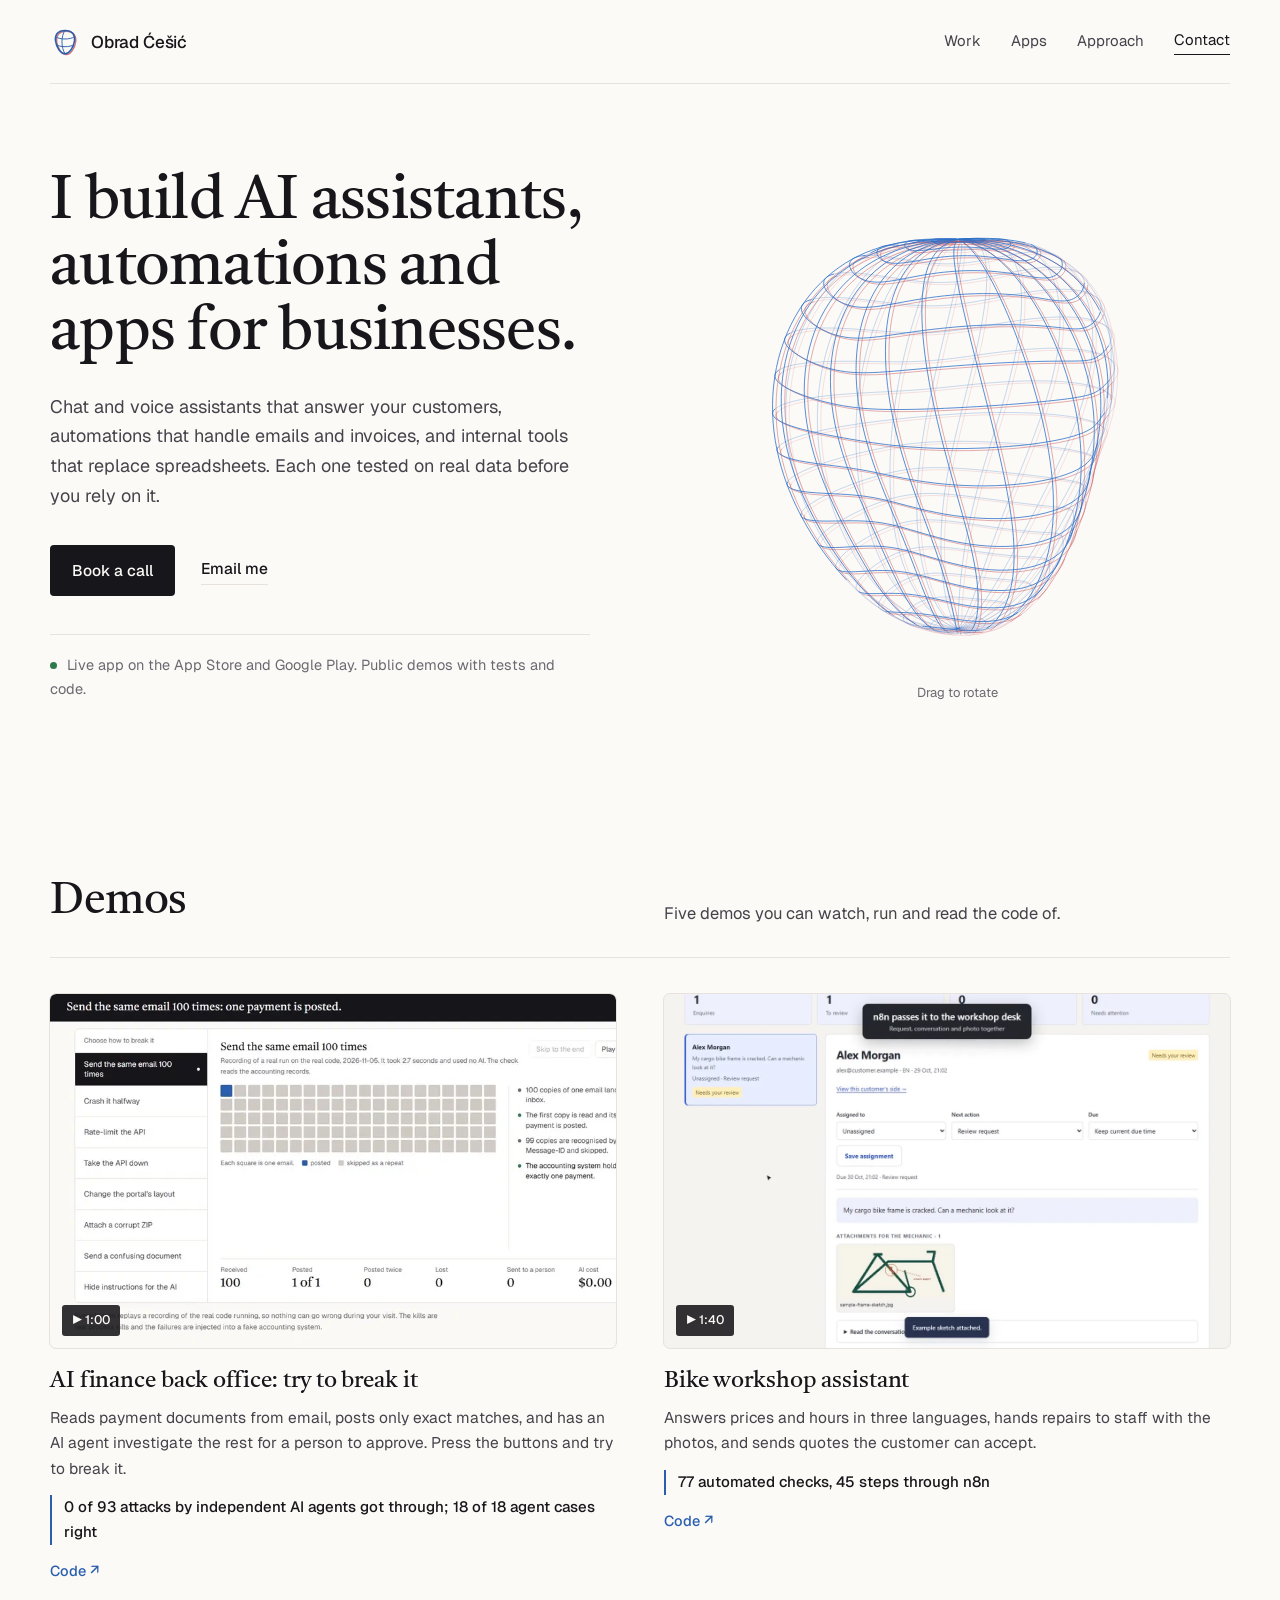
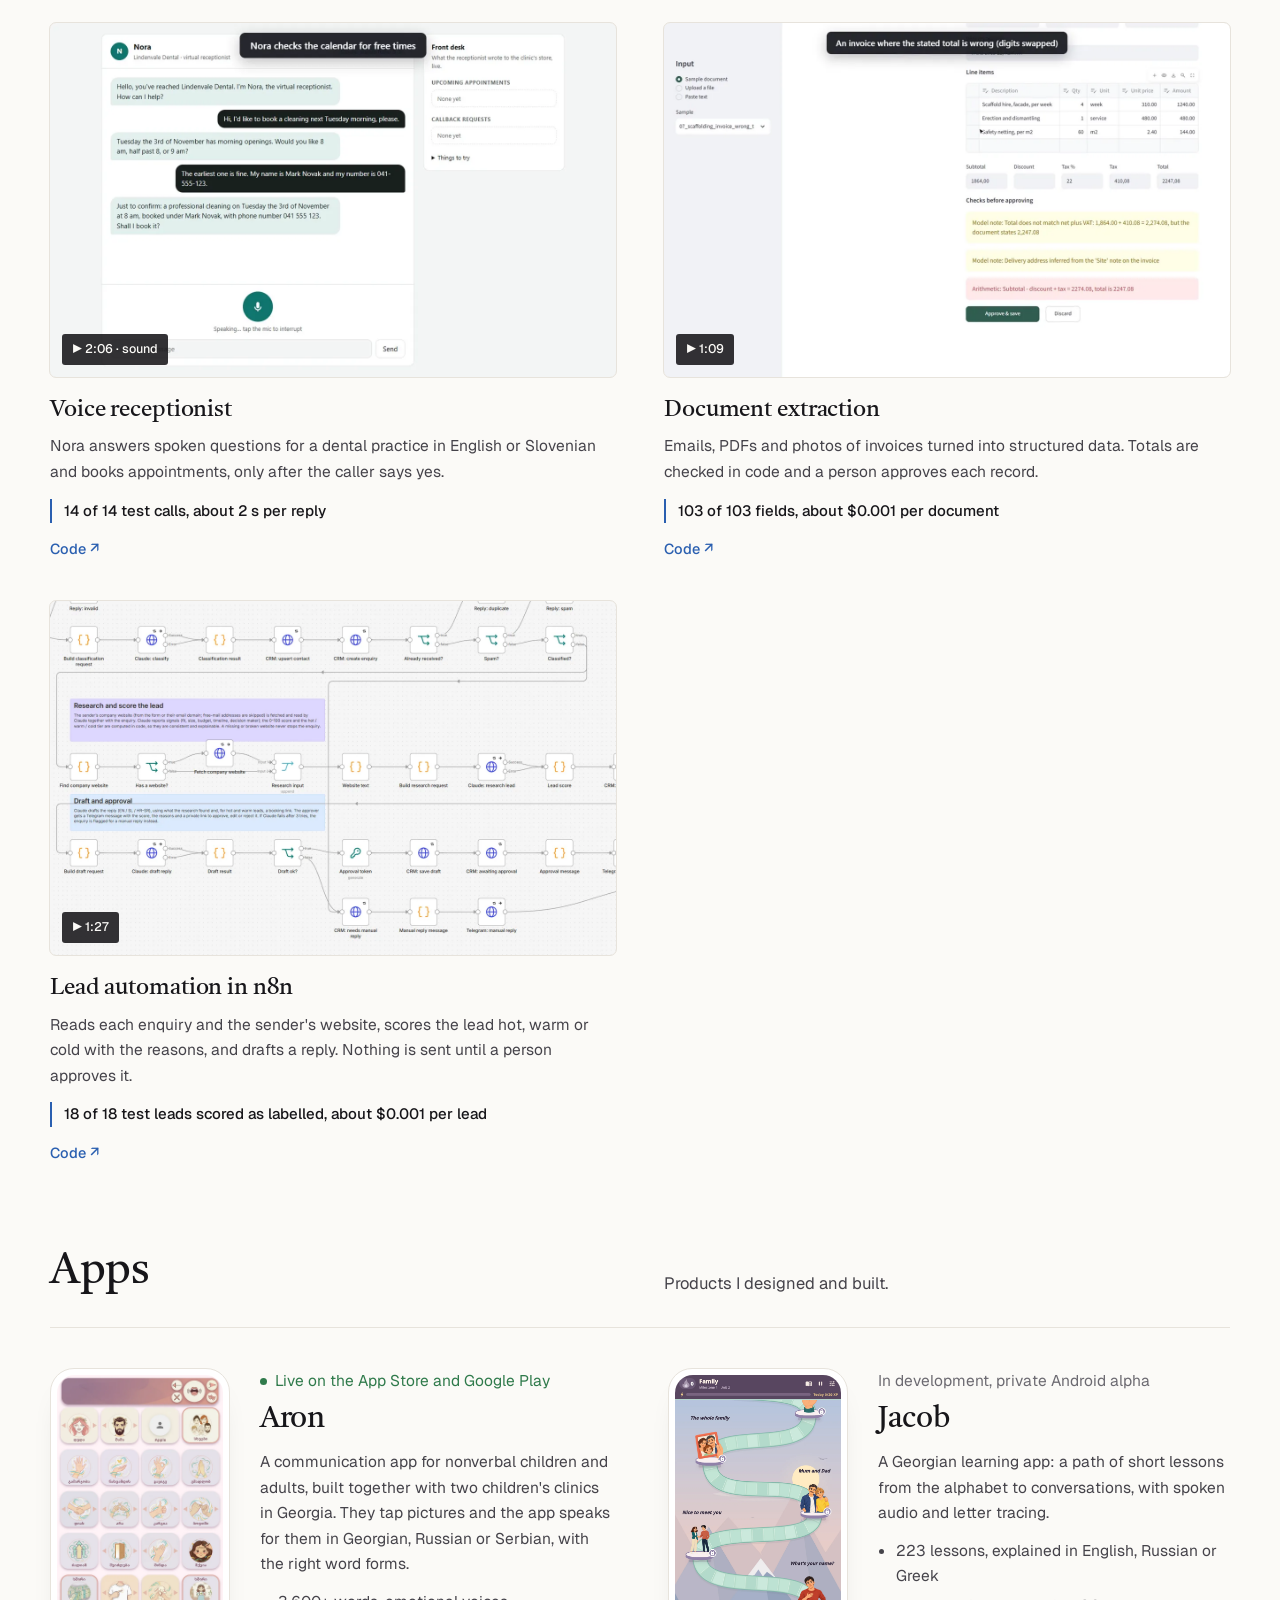
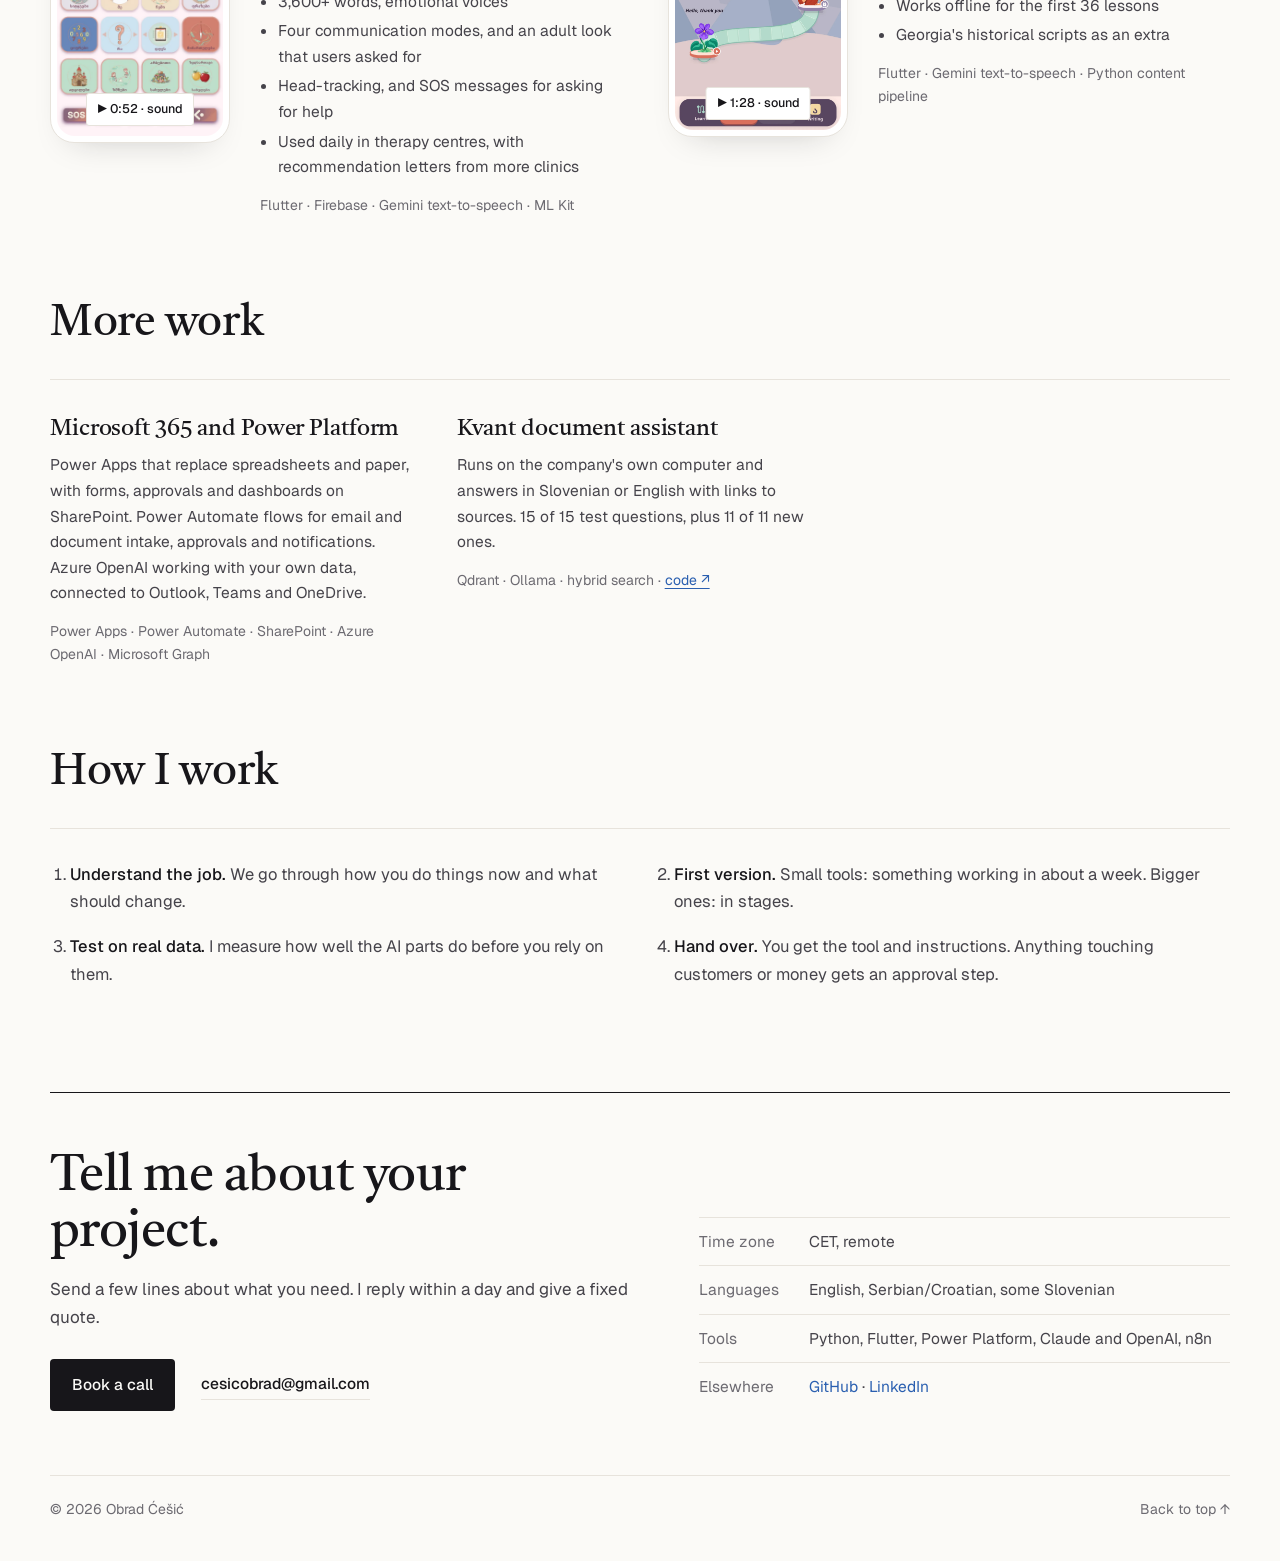
==== index.html @ b60a1dec "Remove the Pairberry card Co-Authored-By: Claude Opus 5.5 <noreply@anthropic.com>" ====
<!doctype html>
<html lang="en">
<head>
<meta charset="utf-8">
<meta name="viewport" content="width=device-width, initial-scale=1">
<title>Obrad Ćešić · AI assistants, automations and apps</title>
<meta name="description" content="I build AI assistants, automations and apps for businesses, and test each one on real data. Watch them working. Remote, in English.">
<meta property="og:type" content="website">
<meta property="og:url" content="https://obradcesic.com/">
<meta property="og:title" content="Obrad Ćešić · AI assistants, automations and apps">
<meta property="og:description" content="Chat and voice assistants, automations and apps for businesses, each with a video of it working. Remote, in English.">
<meta property="og:image" content="https://obradcesic.com/og-image.png">
<meta property="og:image:width" content="1200">
<meta property="og:image:height" content="630">
<meta property="og:image:alt" content="Obrad Ćešić: I build AI assistants, automations and apps for businesses.">
<meta name="twitter:card" content="summary_large_image">
<link rel="canonical" href="https://obradcesic.com/">
<script type="application/ld+json">
{
  "@context": "https://schema.org",
  "@type": "Person",
  "name": "Obrad Ćešić",
  "alternateName": ["Obrad Cesic", "Obrad Česić"],
  "url": "https://obradcesic.com/",
  "image": "https://obradcesic.com/og-image.png",
  "jobTitle": "AI and automation developer",
  "description": "I build AI assistants, automations and apps for businesses, and test each one on real data.",
  "email": "mailto:cesicobrad@gmail.com",
  "address": {"@type": "PostalAddress", "addressCountry": "SI"},
  "knowsLanguage": ["en", "sr", "hr", "sl"],
  "knowsAbout": ["AI assistants", "Chatbots", "Voice assistants", "Workflow automation", "Document extraction", "Flutter", "Python", "Microsoft Power Apps", "n8n"],
  "sameAs": [
    "https://www.linkedin.com/in/obrad-%C4%87e%C5%A1i%C4%87-98bb412b5/",
    "https://github.com/cesicobrad"
  ]
}
</script>
<link rel="icon" href="favicon-32.png" sizes="32x32">
<link rel="icon" href="icon.svg" type="image/svg+xml">
<link rel="apple-touch-icon" href="apple-touch-icon.png">
<link rel="preconnect" href="https://fonts.googleapis.com">
<link rel="preconnect" href="https://fonts.gstatic.com" crossorigin>
<link href="https://fonts.googleapis.com/css2?family=Geist:wght@400;500;600&family=Castoro:ital@0;1&display=swap" rel="stylesheet">
<link rel="stylesheet" href="styles.css?v=refined-10">
<script data-goatcounter="https://obradcesic.goatcounter.com/count" async src="//gc.zgo.at/count.js"></script>
</head>
<body>
<a class="skip" href="#work">Skip to the work</a>

<header class="top wrap">
  <a class="brand" href="#" aria-label="Obrad Ćešić, home">
    <svg class="mark" viewBox="0 0 32 32" aria-hidden="true"><g fill="none" stroke-linecap="round"><path class="r" stroke-width="1.4" transform="translate(1.3 .9)" d="M16 3.6C24.2 3.6 26.9 8.9 26.1 14.9 25.2 21.8 20.8 28.4 16 28.4 11.2 28.4 6.8 21.8 5.9 14.9 5.1 8.9 7.8 3.6 16 3.6Z"/><g class="w"><path stroke-width="1.6" d="M16 3.6C24.2 3.6 26.9 8.9 26.1 14.9 25.2 21.8 20.8 28.4 16 28.4 11.2 28.4 6.8 21.8 5.9 14.9 5.1 8.9 7.8 3.6 16 3.6Z"/><path stroke-width="1" d="M6.2 10.6C10.5 13.6 21.5 13.6 25.8 10.6M6.6 18.9C10.6 21.8 21.4 21.8 25.4 18.9M16 3.6C11.6 9 11.6 22.4 16 28.4"/></g></g></svg>
    Obrad Ćešić
  </a>
  <nav aria-label="Main"><a href="#work">Work</a><a href="#apps">Apps</a><a href="#approach">Approach</a><a class="nav-cta" href="#contact">Contact</a></nav>
</header>

<main>
<section class="hero wrap">
  <div class="hero-copy">
    <h1>I build AI assistants, automations and apps for businesses.</h1>
    <p class="lead">Chat and voice assistants that answer your customers, automations that handle emails and invoices, and internal tools that replace spreadsheets. Each one tested on real data before you rely on it.</p>
    <div class="actions">
      <a class="btn" href="https://calendly.com/cesicobrad/30min" target="_blank" rel="noopener">Book a call</a>
      <a class="link" href="mailto:cesicobrad@gmail.com?subject=Project%20enquiry">Email me</a>
    </div>
    <p class="proof">Live app on the App Store and Google Play. Public demos with tests and code.</p>
  </div>
  <figure class="sculpture">
    <div class="stage"><img src="form.svg" alt="An abstract rounded form drawn in cobalt lines with an offset red outline" width="640" height="640"><canvas id="form" role="img" tabindex="0" aria-label="Interactive wireframe form. Drag or use the arrow keys to rotate. Press Home to reset."></canvas></div>
    <figcaption><span class="hint-mouse">Drag to rotate</span><span class="hint-touch">Swipe sideways to rotate</span></figcaption>
  </figure>
</section>

<section class="section wrap" id="work">
  <div class="head">
    <h2>Demos</h2>
    <p>Five demos you can watch, run and read the code of.</p>
  </div>
  <div class="demos">
    <article class="demo" id="demo-backoffice">
      <button class="thumb" data-video="assets/video/back-office.mp4" aria-label="Play video: AI finance back office, 1 minute"><img src="assets/video/back-office.webp" alt="" loading="lazy"><span class="dur" aria-hidden="true">▶ 1:00</span></button>
      <h3><a href="demos/ai-back-office/">AI finance back office: try to break it</a></h3>
      <p>Reads payment documents from email, posts only exact matches, and has an AI agent investigate the rest for a person to approve. Press the buttons and try to break it.</p>
      <p class="result">0 of 93 attacks by independent AI agents got through; 18 of 18 agent cases right</p>
      <a class="code" href="https://github.com/cesicobrad/ai-back-office" aria-label="Code for the AI finance back office on GitHub">Code ↗</a>
    </article>
    <article class="demo" id="demo-srauf">
      <button class="thumb" data-video="assets/video/srauf.mp4" aria-label="Play video: bike workshop assistant, 1 minute 40 seconds"><img src="assets/video/srauf.webp" alt="" loading="lazy"><span class="dur" aria-hidden="true">▶ 1:40</span></button>
      <h3><a href="demos/ai-chat-assistant/">Bike workshop assistant</a></h3>
      <p>Answers prices and hours in three languages, hands repairs to staff with the photos, and sends quotes the customer can accept.</p>
      <p class="result">77 automated checks, 45 steps through n8n</p>
      <a class="code" href="https://github.com/cesicobrad/srauf-workshop" aria-label="Code for the bike workshop assistant on GitHub">Code ↗</a>
    </article>
    <article class="demo" id="demo-nora">
      <button class="thumb" data-video="assets/video/nora.mp4" aria-label="Play video with sound: voice receptionist, 2 minutes 6 seconds"><img src="assets/video/nora.webp" alt="" loading="lazy"><span class="dur" aria-hidden="true">▶ 2:06 · sound</span></button>
      <h3><a href="demos/ai-voice-receptionist/">Voice receptionist</a></h3>
      <p>Nora answers spoken questions for a dental practice in English or Slovenian and books appointments, only after the caller says yes.</p>
      <p class="result">14 of 14 test calls, about 2 s per reply</p>
      <a class="code" href="https://github.com/cesicobrad/voice-receptionist" aria-label="Code for the voice receptionist on GitHub">Code ↗</a>
    </article>
    <article class="demo" id="demo-docs">
      <button class="thumb" data-video="assets/video/doc-extraction.mp4" aria-label="Play video: document extraction, 1 minute 9 seconds"><img src="assets/video/doc-extraction.webp" alt="" loading="lazy"><span class="dur" aria-hidden="true">▶ 1:09</span></button>
      <h3><a href="demos/invoice-data-extraction/">Document extraction</a></h3>
      <p>Emails, PDFs and photos of invoices turned into structured data. Totals are checked in code and a person approves each record.</p>
      <p class="result">103 of 103 fields, about $0.001 per document</p>
      <a class="code" href="https://github.com/cesicobrad/doc-extraction" aria-label="Code for the document extraction on GitHub">Code ↗</a>
    </article>
    <article class="demo" id="demo-n8n">
      <button class="thumb" data-video="assets/video/n8n-leads.mp4" aria-label="Play video: lead automation in n8n, 1 minute 27 seconds"><img src="assets/video/n8n-leads.webp" alt="" loading="lazy"><span class="dur" aria-hidden="true">▶ 1:27</span></button>
      <h3><a href="demos/n8n-lead-automation/">Lead automation in n8n</a></h3>
      <p>Reads each enquiry and the sender's website, scores the lead hot, warm or cold with the reasons, and drafts a reply. Nothing is sent until a person approves it.</p>
      <p class="result">18 of 18 test leads scored as labelled, about $0.001 per lead</p>
      <a class="code" href="https://github.com/cesicobrad/n8n-automations" aria-label="Code for the n8n lead automation on GitHub">Code ↗</a>
    </article>
  </div>
</section>

<section class="section wrap" id="apps">
  <div class="head">
    <h2>Apps</h2>
    <p>Products I designed and built.</p>
  </div>
  <div class="apps">
    <article class="app" id="aron">
      <button class="shot" data-video="assets/video/aron.mp4" data-tall aria-label="Play video with sound: Aron, 52 seconds"><img src="assets/aron-store-grid.webp" alt="Aron's word board" loading="lazy"><span class="dur" aria-hidden="true">▶ 0:52 · sound</span></button>
      <div>
        <p class="status live">Live on the App Store and Google Play</p>
        <h3>Aron</h3>
        <p>A communication app for nonverbal children and adults, built together with two children's clinics in Georgia. They tap pictures and the app speaks for them in Georgian, Russian or Serbian, with the right word forms.</p>
        <ul><li>3,600+ words, emotional voices</li><li>Four communication modes, and an adult look that users asked for</li><li>Head-tracking, and SOS messages for asking for help</li><li>Used daily in therapy centres, with recommendation letters from more clinics</li></ul>
        <p class="stack">Flutter · Firebase · Gemini text-to-speech · ML Kit</p>
      </div>
    </article>
    <article class="app" id="jacob">
      <button class="shot" data-video="assets/video/jacob.mp4" data-tall aria-label="Play video with sound: Jacob, 1 minute 28 seconds"><img src="assets/jacob-map.webp" alt="Jacob's lesson path" loading="lazy"><span class="dur" aria-hidden="true">▶ 1:28 · sound</span></button>
      <div>
        <p class="status">In development, private Android alpha</p>
        <h3>Jacob</h3>
        <p>A Georgian learning app: a path of short lessons from the alphabet to conversations, with spoken audio and letter tracing.</p>
        <ul><li>223 lessons, explained in English, Russian or Greek</li><li>Works offline for the first 36 lessons</li><li>Georgia's historical scripts as an extra</li></ul>
        <p class="stack">Flutter · Gemini text-to-speech · Python content pipeline</p>
      </div>
    </article>
  </div>
</section>

<section class="section wrap" id="more">
  <div class="head">
    <h2>More work</h2>
  </div>
  <div class="list">
    <article id="microsoft"><h3>Microsoft 365 and Power Platform</h3><p>Power Apps that replace spreadsheets and paper, with forms, approvals and dashboards on SharePoint. Power Automate flows for email and document intake, approvals and notifications. Azure OpenAI working with your own data, connected to Outlook, Teams and OneDrive.</p><p class="stack">Power Apps · Power Automate · SharePoint · Azure OpenAI · Microsoft Graph</p></article>
    <article id="kvant"><h3>Kvant document assistant</h3><p>Runs on the company's own computer and answers in Slovenian or English with links to sources. 15 of 15 test questions, plus 11 of 11 new ones.</p><p class="stack">Qdrant · Ollama · hybrid search · <a href="https://github.com/cesicobrad/kvant-assistant">code ↗</a></p></article>
  </div>
</section>

<section class="section wrap approach" id="approach">
  <div class="head"><h2>How I work</h2></div>
  <ol class="steps">
    <li><b>Understand the job.</b> We go through how you do things now and what should change.</li>
    <li><b>First version.</b> Small tools: something working in about a week. Bigger ones: in stages.</li>
    <li><b>Test on real data.</b> I measure how well the AI parts do before you rely on them.</li>
    <li><b>Hand over.</b> You get the tool and instructions. Anything touching customers or money gets an approval step.</li>
  </ol>
</section>

<section class="contact wrap" id="contact">
  <div>
    <h2>Tell me about your project.</h2>
    <p>Send a few lines about what you need. I reply within a day and give a fixed quote.</p>
    <div class="actions">
      <a class="btn" href="https://calendly.com/cesicobrad/30min" target="_blank" rel="noopener">Book a call</a>
      <a class="link" href="mailto:cesicobrad@gmail.com?subject=Project%20enquiry">cesicobrad@gmail.com</a>
    </div>
  </div>
  <dl>
    <dt>Time zone</dt><dd>CET, remote</dd>
    <dt>Languages</dt><dd>English, Serbian/Croatian, some Slovenian</dd>
    <dt>Tools</dt><dd>Python, Flutter, Power Platform, Claude and OpenAI, n8n</dd>
    <dt>Elsewhere</dt><dd><a href="https://github.com/cesicobrad">GitHub</a> · <a href="https://www.linkedin.com/in/obrad-%C4%87e%C5%A1i%C4%87-98bb412b5/">LinkedIn</a></dd>
  </dl>
</section>
</main>

<footer class="wrap"><span>© 2026 Obrad Ćešić</span><a href="#">Back to top ↑</a></footer>
<script src="app.js?v=studio-2" defer></script>
<script src="sculpture.js?v=2" defer></script>
</body>
</html>
---- styles.css ----
/* Refined layout (Nov 2026): Castoro headings (picked by Obrad in the font picker; earlier Newsreader, then Bricolage), Geist text, warm paper, cobalt accent.
   Earlier versions: _versions/v10-studio/ (Studio), _versions/v9-riso-before-studio/ (Riso). */
:root{
  --paper:#fbfaf7;--raised:#ffffff;--ink:#17161a;--text:#45434a;--soft:#6c6a71;--line:#e7e3dc;
  --blue:#2a5fb0;--wire:#3070c8;--red:#c85058;--live:#2f7a4b;
  --display:'Castoro',Georgia,serif;--sans:'Geist',system-ui,-apple-system,sans-serif
}
*{box-sizing:border-box;margin:0;padding:0}
html{scroll-behavior:smooth}
body{background:var(--paper);color:var(--text);font:18px/1.65 var(--sans);-webkit-font-smoothing:antialiased;text-rendering:optimizeLegibility}
a{color:var(--ink)}
img{display:block;max-width:100%}
button{font:inherit}
.wrap{width:min(1180px,100% - 48px);margin-inline:auto}
.skip{position:absolute;left:-999px;top:8px;background:var(--raised);padding:10px 14px;border:1px solid var(--line);z-index:10}
.skip:focus{left:12px}
a:focus-visible,button:focus-visible{outline:2px solid var(--blue);outline-offset:3px}
[id]{scroll-margin-top:28px}

/* Header */
.top{display:flex;align-items:center;justify-content:space-between;height:84px;border-bottom:1px solid var(--line)}
.brand{display:flex;align-items:center;gap:11px;text-decoration:none;font:500 17px var(--sans);letter-spacing:-.01em}
.mark{width:30px;height:30px}
.mark .w{stroke:var(--blue)}.mark .r{stroke:var(--red);opacity:.8}
.top nav{display:flex;align-items:center;gap:30px;font-size:15px}
.top nav a{text-decoration:none;color:var(--text)}
.top nav a:hover{color:var(--ink)}
.top .nav-cta{color:var(--ink);border-bottom:1px solid var(--ink);padding-bottom:1px}

/* Buttons and small links */
.btn{display:inline-block;background:var(--ink);color:var(--paper);text-decoration:none;font-weight:500;font-size:15.5px;padding:13px 22px;border-radius:4px;transition:background .15s}
.btn:hover{background:var(--blue)}
.link{color:var(--ink);text-decoration:none;font-weight:500;font-size:15.5px;border-bottom:1px solid var(--line);padding-bottom:2px}
.link:hover{border-color:var(--ink)}

/* Hero */
.hero{display:grid;grid-template-columns:1.05fr 1fr;gap:64px;align-items:center;padding:84px 0 92px}
h1{font:400 clamp(40px,4.8vw,64px)/1.06 var(--display);color:var(--ink);letter-spacing:-.012em}
.lead{font-size:18px;margin-top:26px;max-width:540px}
.actions{display:flex;align-items:center;gap:26px;margin-top:34px}
.proof{margin-top:38px;padding-top:18px;border-top:1px solid var(--line);font-size:14.5px;color:var(--soft);max-width:540px}
.proof:before{content:'';display:inline-block;width:7px;height:7px;border-radius:50%;background:var(--live);margin-right:10px;vertical-align:1px}

/* Hero form: the interactive wireframe (sculpture.js), with form.svg as the static fallback */
.sculpture{margin:0;justify-self:center;width:min(100%,520px)}
.stage{position:relative;aspect-ratio:1}
.stage img,.stage canvas{position:absolute;inset:0;width:100%;height:100%}
.stage canvas{cursor:grab;touch-action:pan-y}
.stage canvas:active{cursor:grabbing}
.sculpture:has(canvas.ready) img{visibility:hidden}
.sculpture figcaption{text-align:center;font-size:13px;color:var(--soft);margin-top:-6px}

/* Sections */
.section{padding:84px 0 0}
.head{display:grid;grid-template-columns:1fr 1fr;gap:48px;align-items:end;padding-bottom:30px;border-bottom:1px solid var(--line)}
h2{font:400 clamp(32px,3.4vw,44px)/1.1 var(--display);color:var(--ink);letter-spacing:-.01em}
.head p{font-size:16.5px;max-width:470px}
h3{font:400 23px/1.25 var(--display);color:var(--ink);letter-spacing:-.005em}

/* Demos */
.demos{display:grid;grid-template-columns:repeat(2,1fr);gap:40px 48px;margin-top:36px}
.demo{display:flex;flex-direction:column}
.thumb{position:relative;display:block;width:100%;aspect-ratio:16/10;border:0;padding:0;cursor:pointer;background:#efece6;border-radius:6px;overflow:hidden;outline:1px solid var(--line);margin-bottom:20px}
.thumb img{width:100%;height:100%;object-fit:cover;object-position:top left;transition:transform .35s ease}
.thumb:hover img{transform:scale(1.025)}
.dur{position:absolute;left:12px;bottom:12px;background:#17161ae0;color:#fbfaf7;font-size:12.5px;font-weight:500;padding:5px 10px;border-radius:3px}
.demo p{font-size:15.5px;margin-top:8px}
.result{color:var(--ink);font-weight:500;font-size:15px!important;margin-top:14px!important;padding-left:12px;border-left:2px solid var(--blue)}
.code{margin-top:14px;font-size:14.5px;font-weight:500;color:var(--blue);text-decoration:none;align-self:flex-start}
.code:hover{text-decoration:underline}

/* Apps */
.apps{display:grid;grid-template-columns:1fr 1fr;gap:56px;margin-top:40px}
.app{display:grid;grid-template-columns:180px 1fr;gap:30px;align-items:start}
.shot{position:relative;border:1px solid var(--line);padding:6px;cursor:pointer;border-radius:24px;background:var(--raised);box-shadow:0 16px 34px -22px #17161a40;transition:transform .25s ease,box-shadow .25s ease}
.shot:hover{transform:translateY(-3px);box-shadow:0 22px 40px -22px #17161a55}
.shot img{width:100%;border-radius:18px}
.shot .dur{left:50%;bottom:16px;transform:translateX(-50%);white-space:nowrap;background:var(--raised);color:var(--ink);border:1px solid var(--line)}
.status{font-size:13.5px;color:var(--soft);margin-bottom:8px}
.status.live{color:var(--live)}
.status.live:before{content:'';display:inline-block;width:7px;height:7px;border-radius:50%;background:var(--live);margin-right:8px;vertical-align:1px}
.app h3{font-size:30px;font-weight:400;letter-spacing:-.01em;margin-bottom:10px}
.app p{font-size:15.5px}
.app p+p{margin-top:10px}
.stack{font-size:14px!important;color:var(--soft);margin-top:14px!important}
.stack a{color:var(--blue);text-decoration:underline;text-underline-offset:3px;text-decoration-thickness:1px}

/* More work */
.list{display:grid;grid-template-columns:repeat(3,1fr);gap:40px;margin-top:36px}
.list p{font-size:15.5px;margin-top:8px}

/* Approach */
.approach .prose{display:grid;grid-template-columns:1fr 1fr;gap:48px;margin-top:32px}
.approach .prose p{font-size:17px}

/* Contact */
.contact{margin-top:104px;padding:56px 0 64px;border-top:1px solid var(--ink);display:grid;grid-template-columns:1.1fr 1fr;gap:64px}
.contact h2{font-size:clamp(34px,4vw,52px)}
.contact p{margin:14px 0 28px;font-size:17px}
.contact .actions{margin-top:0;flex-wrap:wrap;gap:14px 26px}
.contact dl{display:grid;grid-template-columns:110px 1fr;font-size:15.5px;align-self:end}
.contact dt,.contact dd{padding:11px 0;border-top:1px solid var(--line)}
.contact dt{color:var(--soft)}
.contact dd a{color:var(--blue);text-decoration:none}

footer{display:flex;justify-content:space-between;border-top:1px solid var(--line);padding:22px 0 40px;font-size:14px;color:var(--soft)}
footer a{color:var(--soft);text-decoration:none}

@media(max-width:980px){
  .hero{grid-template-columns:1fr;gap:56px;padding-top:56px}
  .sculpture{width:min(100%,440px)}
  .demos,.list{grid-template-columns:1fr 1fr}
  .apps{grid-template-columns:1fr;gap:48px}
  .head,.approach .prose,.contact{grid-template-columns:1fr;gap:16px}
  .contact{gap:36px}
}
@media(max-width:620px){
  body{font-size:16px}
  .wrap{width:calc(100% - 36px)}
  .top{height:70px}
  .top nav{gap:18px;font-size:14.5px}
  .top nav a:not(.nav-cta):not([href="#work"]){display:none}
  .hero{padding:40px 0 64px}
  .lead{font-size:17px}
  .sculpture{width:78%}
  .demos,.list{grid-template-columns:1fr;gap:44px}
  .app{grid-template-columns:120px 1fr;gap:20px}
  .app h3{font-size:24px}
  .section{padding-top:64px}
  .contact{margin-top:72px}
}
@media(prefers-reduced-motion:reduce){html{scroll-behavior:auto}*{transition:none!important}.stage canvas{display:none}.sculpture:has(canvas.ready) img{visibility:visible}.sculpture figcaption{display:none}}

.app ul{margin:12px 0 0 18px;font-size:15.5px}
.app li+li{margin-top:4px}
.steps{display:grid;grid-template-columns:1fr 1fr;gap:18px 48px;margin:32px 0 0 20px;font-size:16.5px}
.steps b{color:var(--ink);font-weight:500}
@media(max-width:980px){.steps{grid-template-columns:1fr}}
.hint-touch{display:none}
@media(pointer:coarse){.hint-mouse{display:none}.hint-touch{display:inline}}

/* Demo pages (demos/<name>/) */
.crumb{font-size:14.5px;margin-top:40px}
.crumb a{color:var(--soft);text-decoration:none}
.crumb a:hover{color:var(--ink)}
.dp-head{padding:22px 0 34px;max-width:820px}
.dp-head .eyebrow{font-size:13px;font-weight:600;letter-spacing:.12em;text-transform:uppercase;color:var(--blue)}
.dp-head h1{margin-top:12px}
.dp-video{background:#111;border-radius:6px;overflow:hidden;border:1px solid var(--line)}
.dp-video video{display:block;width:100%;height:auto}
.dp-body{display:grid;grid-template-columns:1.5fr 1fr;gap:64px;padding:52px 0 0}
.dp-body h2{font-size:28px;margin-bottom:14px}
.dp-body section+section{margin-top:42px}
.dp-body ul{margin-left:20px;font-size:16.5px}
.dp-body li+li{margin-top:8px}
.dp-side{border-left:1px solid var(--line);padding-left:32px;font-size:16px}
.dp-side dt{font-size:13px;font-weight:600;letter-spacing:.08em;text-transform:uppercase;color:var(--soft);margin-top:22px}
.dp-side dt:first-child{margin-top:0}
.dp-side dd{color:var(--ink);margin-top:4px}
.dp-side .result{margin-top:6px!important}
.dp-cta{margin:72px 0 0;padding:44px 0;border-top:1px solid var(--line);display:flex;justify-content:space-between;align-items:center;gap:32px;flex-wrap:wrap}
.dp-cta h2{font-size:30px}
.dp-cta p{font-size:16.5px;margin-top:6px}
.dp-cta .actions{margin-top:0}
.dp-more{display:flex;gap:24px;flex-wrap:wrap;font-size:15px;padding-bottom:20px}
.dp-more a{color:var(--text)}
.demo h3 a{color:inherit;text-decoration:none}
.demo h3 a:hover{text-decoration:underline;text-underline-offset:4px;text-decoration-thickness:1px}
@media(max-width:820px){.dp-body{grid-template-columns:1fr;gap:40px}.dp-side{border-left:0;padding-left:0;border-top:1px solid var(--line);padding-top:28px}.dp-cta h2{font-size:26px}}
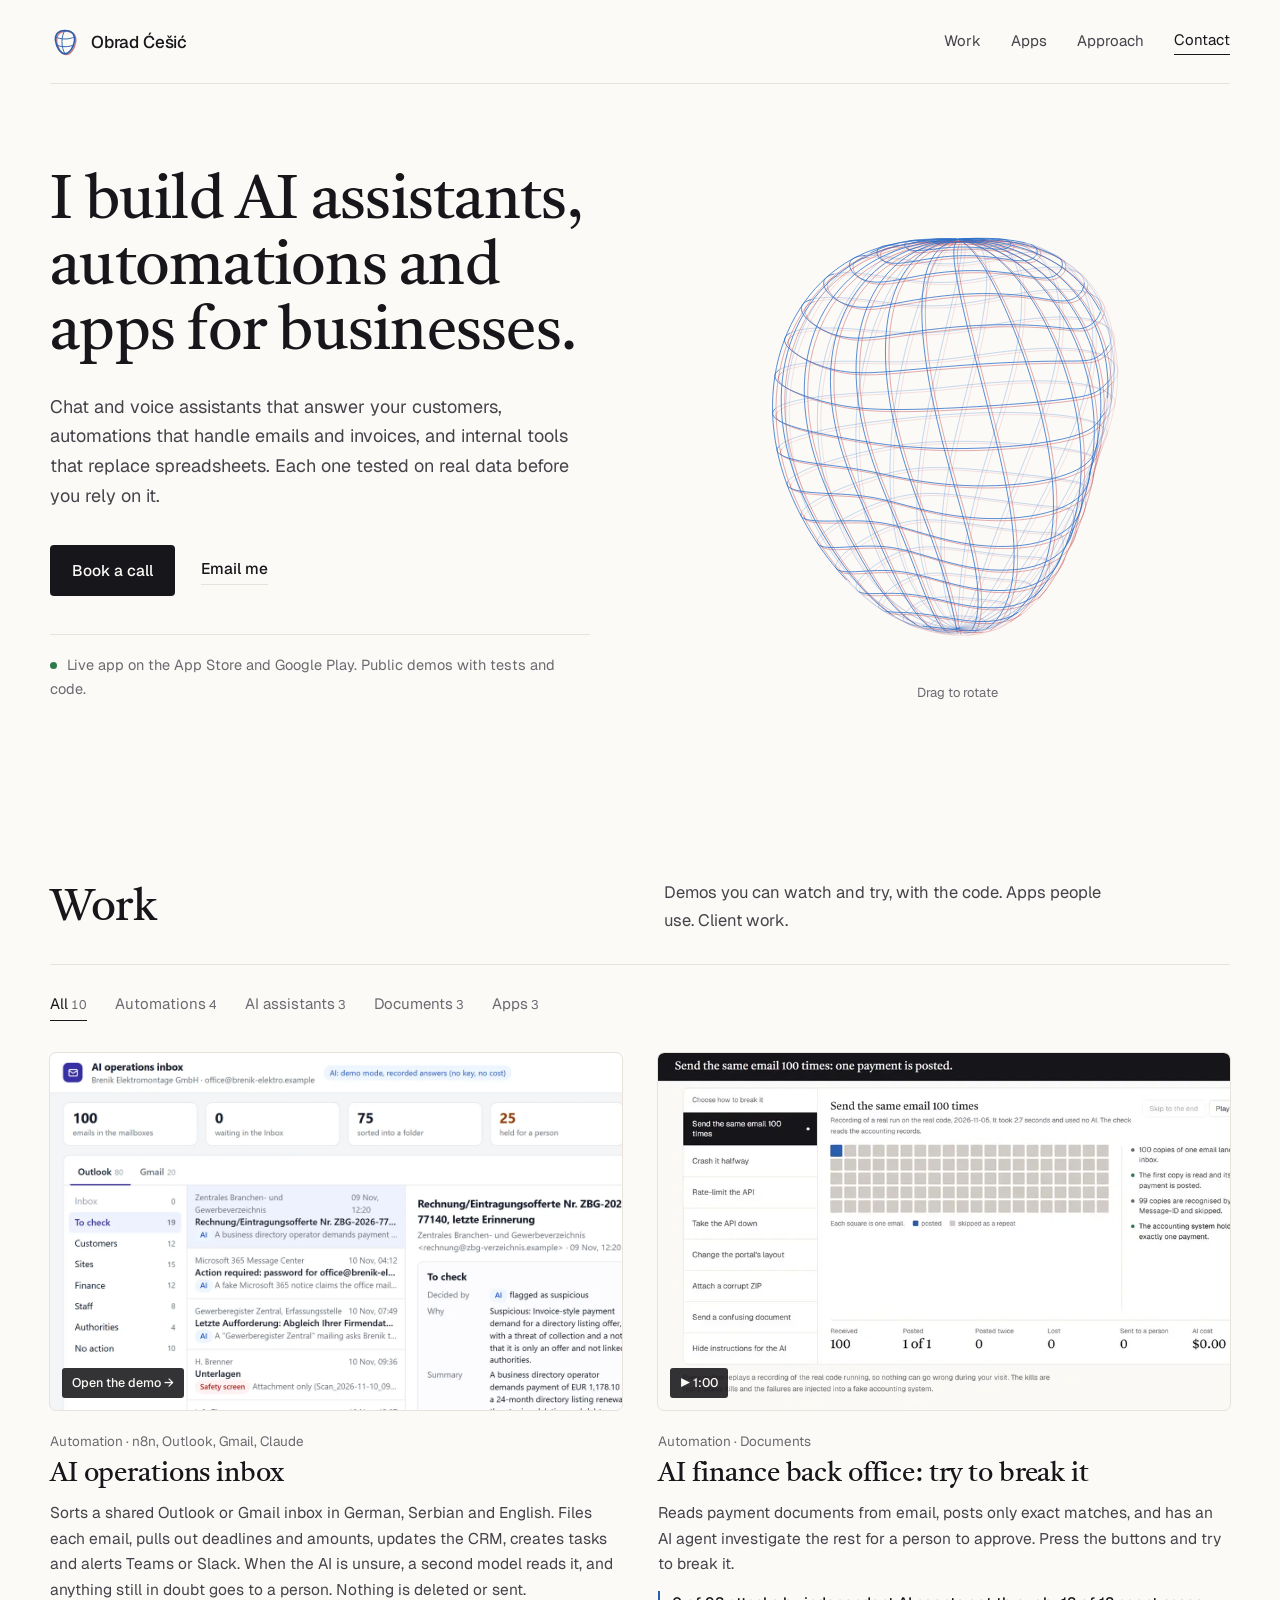
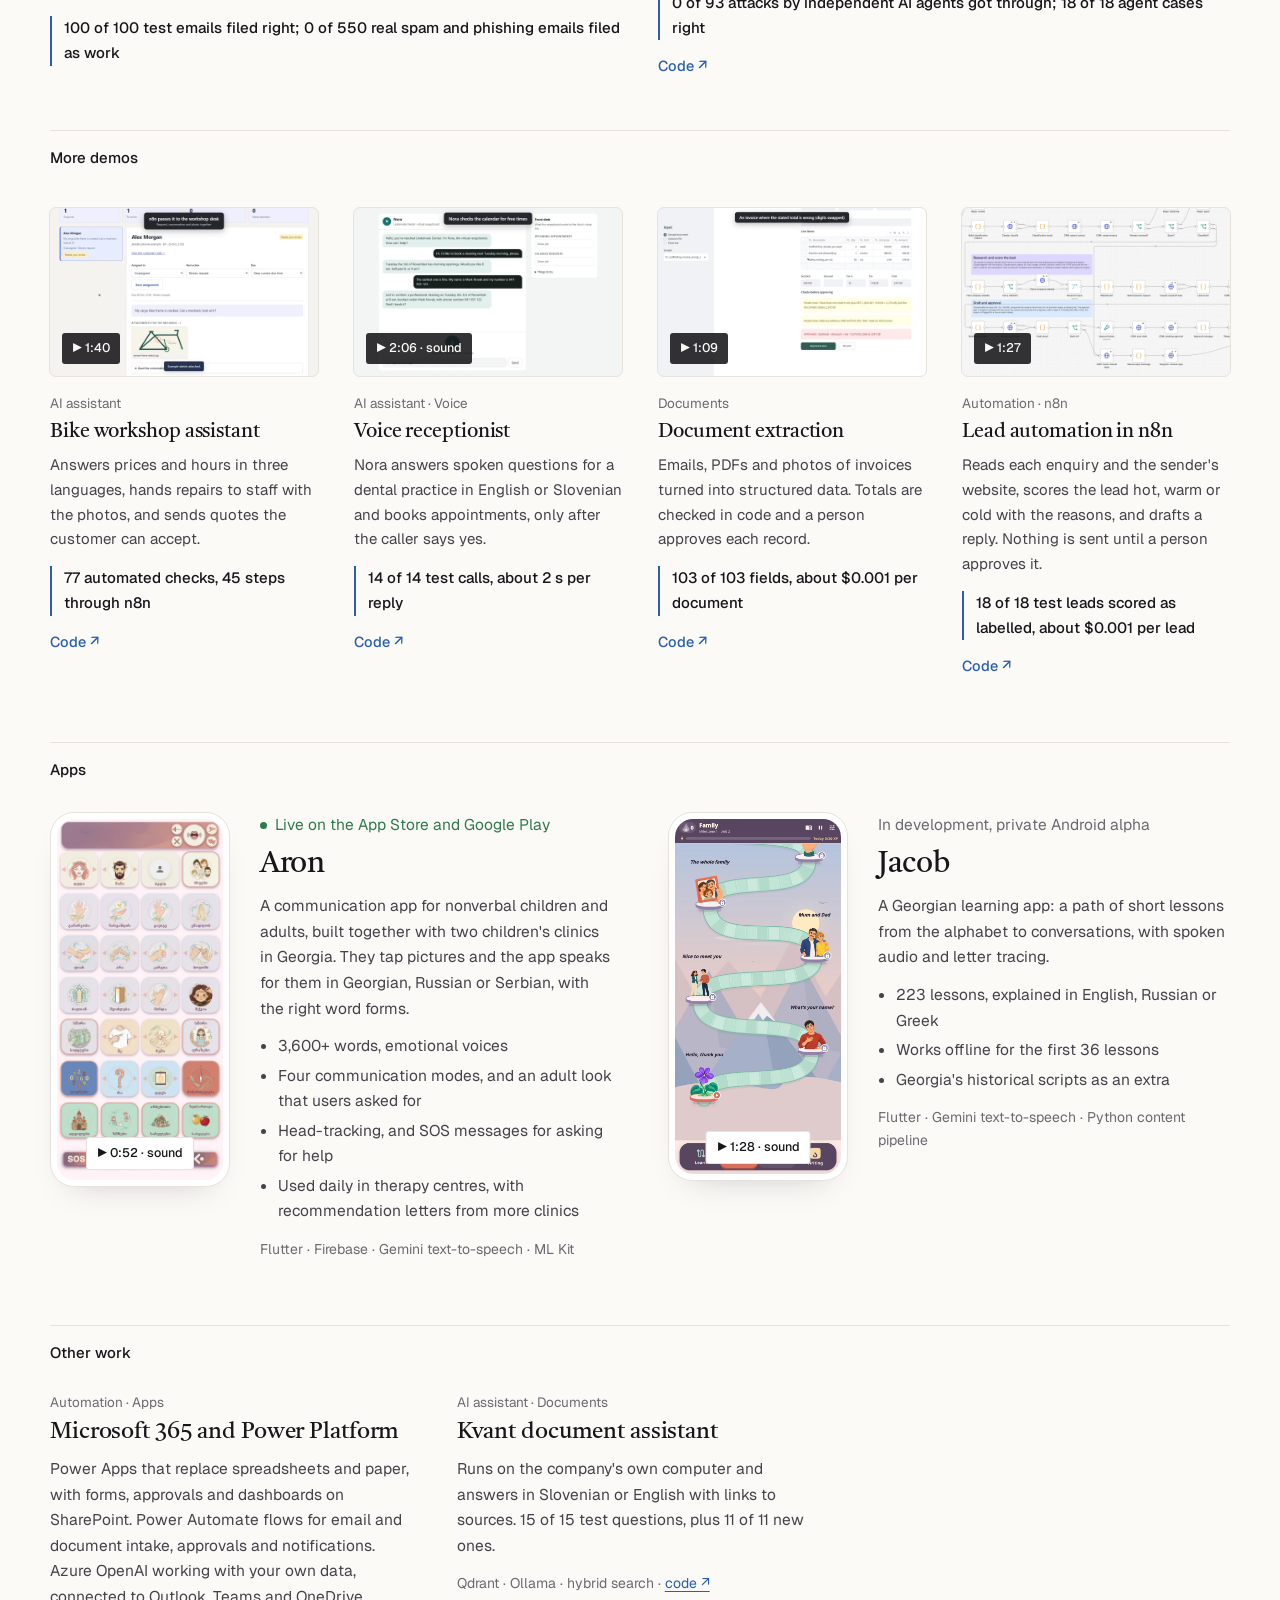
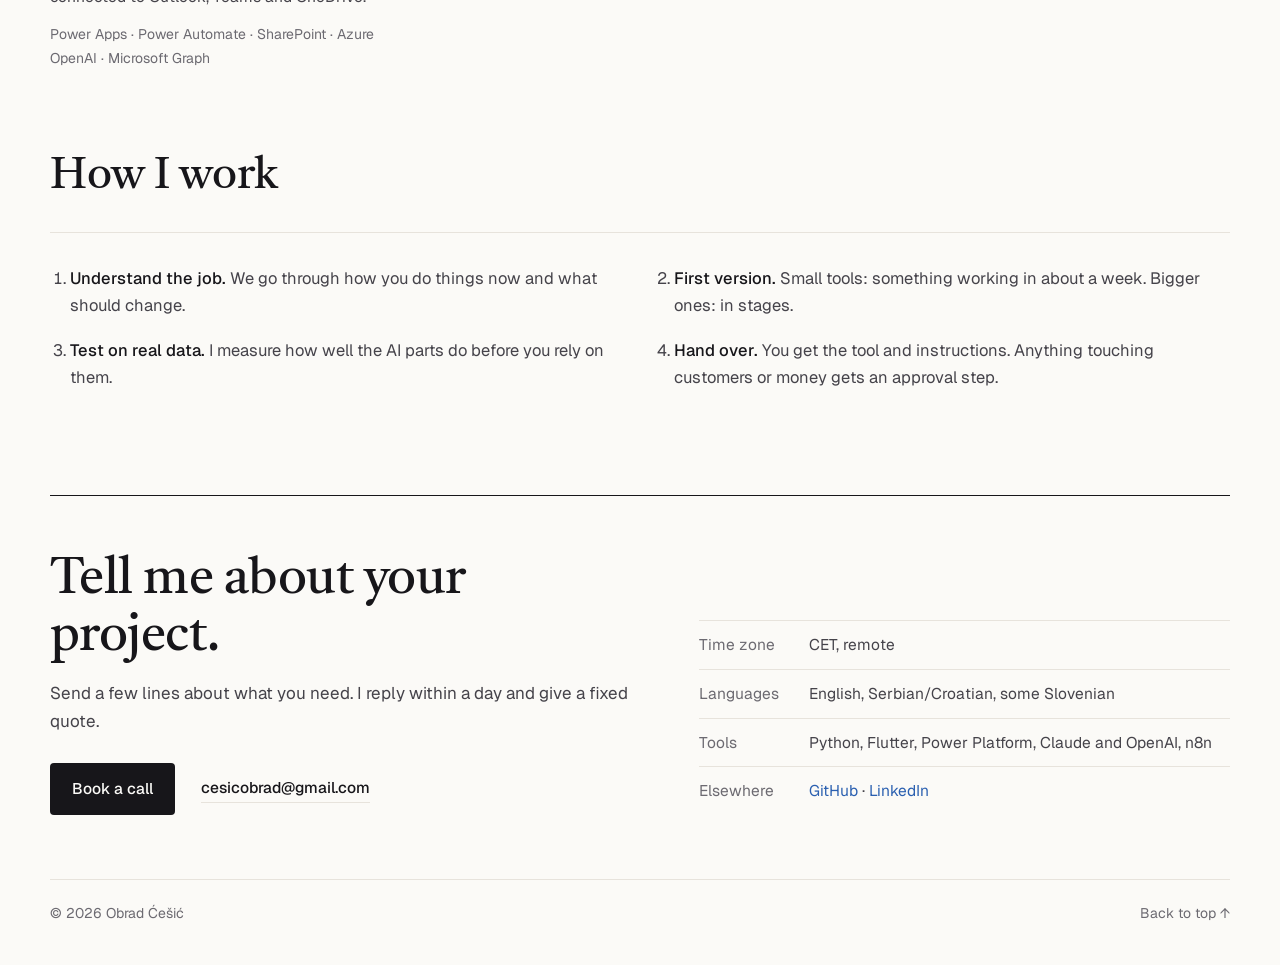
==== commit 379d541d: "Add the AI operations inbox demo and a filterable Work section Demos, apps and other work are now on" ====
--- a/index.html
+++ b/index.html
@@ -41,7 +41,7 @@
 <link rel="preconnect" href="https://fonts.googleapis.com">
 <link rel="preconnect" href="https://fonts.gstatic.com" crossorigin>
 <link href="https://fonts.googleapis.com/css2?family=Geist:wght@400;500;600&family=Castoro:ital@0;1&display=swap" rel="stylesheet">
-<link rel="stylesheet" href="styles.css?v=refined-10">
+<link rel="stylesheet" href="styles.css?v=refined-11">
 <script data-goatcounter="https://obradcesic.goatcounter.com/count" async src="//gc.zgo.at/count.js"></script>
 </head>
 <body>
@@ -74,55 +74,82 @@
 
 <section class="section wrap" id="work">
   <div class="head">
-    <h2>Demos</h2>
-    <p>Five demos you can watch, run and read the code of.</p>
-  </div>
+    <h2>Work</h2>
+    <p>Demos you can watch and try, with the code. Apps people use. Client work.</p>
+  </div>
+  <div class="filters" role="group" aria-label="Show work by type" hidden>
+    <button type="button" data-filter="all" aria-pressed="true">All</button>
+    <button type="button" data-filter="automation" aria-pressed="false">Automations</button>
+    <button type="button" data-filter="assistant" aria-pressed="false">AI assistants</button>
+    <button type="button" data-filter="documents" aria-pressed="false">Documents</button>
+    <button type="button" data-filter="apps" aria-pressed="false">Apps</button>
+  </div>
+
+  <div class="group" id="demos">
   <div class="demos">
-    <article class="demo" id="demo-backoffice">
+    <article class="demo feature" id="demo-inbox" data-tags="automation">
+      <a class="thumb" href="demos/ai-ops-inbox/" tabindex="-1" aria-hidden="true"><img src="assets/inbox-console.webp" alt="" loading="lazy"><span class="dur">Open the demo →</span></a>
+      <p class="kind">Automation · n8n, Outlook, Gmail, Claude</p>
+      <h3><a href="demos/ai-ops-inbox/">AI operations inbox</a></h3>
+      <p>Sorts a shared Outlook or Gmail inbox in German, Serbian and English. Files each email, pulls out deadlines and amounts, updates the CRM, creates tasks and alerts Teams or Slack. When the AI is unsure, a second model reads it, and anything still in doubt goes to a person. Nothing is deleted or sent.</p>
+      <p class="result">100 of 100 test emails filed right; 0 of 550 real spam and phishing emails filed as work</p>
+    </article>
+    <article class="demo feature" id="demo-backoffice" data-tags="automation documents">
       <button class="thumb" data-video="assets/video/back-office.mp4" aria-label="Play video: AI finance back office, 1 minute"><img src="assets/video/back-office.webp" alt="" loading="lazy"><span class="dur" aria-hidden="true">▶ 1:00</span></button>
+      <p class="kind">Automation · Documents</p>
       <h3><a href="demos/ai-back-office/">AI finance back office: try to break it</a></h3>
       <p>Reads payment documents from email, posts only exact matches, and has an AI agent investigate the rest for a person to approve. Press the buttons and try to break it.</p>
       <p class="result">0 of 93 attacks by independent AI agents got through; 18 of 18 agent cases right</p>
       <a class="code" href="https://github.com/cesicobrad/ai-back-office" aria-label="Code for the AI finance back office on GitHub">Code ↗</a>
     </article>
-    <article class="demo" id="demo-srauf">
+    <h3 class="group-title">More demos</h3>
+    <article class="demo" id="demo-srauf" data-tags="assistant">
       <button class="thumb" data-video="assets/video/srauf.mp4" aria-label="Play video: bike workshop assistant, 1 minute 40 seconds"><img src="assets/video/srauf.webp" alt="" loading="lazy"><span class="dur" aria-hidden="true">▶ 1:40</span></button>
+      <div class="demo-text">
+      <p class="kind">AI assistant</p>
       <h3><a href="demos/ai-chat-assistant/">Bike workshop assistant</a></h3>
       <p>Answers prices and hours in three languages, hands repairs to staff with the photos, and sends quotes the customer can accept.</p>
       <p class="result">77 automated checks, 45 steps through n8n</p>
       <a class="code" href="https://github.com/cesicobrad/srauf-workshop" aria-label="Code for the bike workshop assistant on GitHub">Code ↗</a>
-    </article>
-    <article class="demo" id="demo-nora">
+      </div>
+    </article>
+    <article class="demo" id="demo-nora" data-tags="assistant">
       <button class="thumb" data-video="assets/video/nora.mp4" aria-label="Play video with sound: voice receptionist, 2 minutes 6 seconds"><img src="assets/video/nora.webp" alt="" loading="lazy"><span class="dur" aria-hidden="true">▶ 2:06 · sound</span></button>
+      <div class="demo-text">
+      <p class="kind">AI assistant · Voice</p>
       <h3><a href="demos/ai-voice-receptionist/">Voice receptionist</a></h3>
       <p>Nora answers spoken questions for a dental practice in English or Slovenian and books appointments, only after the caller says yes.</p>
       <p class="result">14 of 14 test calls, about 2 s per reply</p>
       <a class="code" href="https://github.com/cesicobrad/voice-receptionist" aria-label="Code for the voice receptionist on GitHub">Code ↗</a>
-    </article>
-    <article class="demo" id="demo-docs">
+      </div>
+    </article>
+    <article class="demo" id="demo-docs" data-tags="documents">
       <button class="thumb" data-video="assets/video/doc-extraction.mp4" aria-label="Play video: document extraction, 1 minute 9 seconds"><img src="assets/video/doc-extraction.webp" alt="" loading="lazy"><span class="dur" aria-hidden="true">▶ 1:09</span></button>
+      <div class="demo-text">
+      <p class="kind">Documents</p>
       <h3><a href="demos/invoice-data-extraction/">Document extraction</a></h3>
       <p>Emails, PDFs and photos of invoices turned into structured data. Totals are checked in code and a person approves each record.</p>
       <p class="result">103 of 103 fields, about $0.001 per document</p>
       <a class="code" href="https://github.com/cesicobrad/doc-extraction" aria-label="Code for the document extraction on GitHub">Code ↗</a>
-    </article>
-    <article class="demo" id="demo-n8n">
+      </div>
+    </article>
+    <article class="demo" id="demo-n8n" data-tags="automation">
       <button class="thumb" data-video="assets/video/n8n-leads.mp4" aria-label="Play video: lead automation in n8n, 1 minute 27 seconds"><img src="assets/video/n8n-leads.webp" alt="" loading="lazy"><span class="dur" aria-hidden="true">▶ 1:27</span></button>
+      <div class="demo-text">
+      <p class="kind">Automation · n8n</p>
       <h3><a href="demos/n8n-lead-automation/">Lead automation in n8n</a></h3>
       <p>Reads each enquiry and the sender's website, scores the lead hot, warm or cold with the reasons, and drafts a reply. Nothing is sent until a person approves it.</p>
       <p class="result">18 of 18 test leads scored as labelled, about $0.001 per lead</p>
       <a class="code" href="https://github.com/cesicobrad/n8n-automations" aria-label="Code for the n8n lead automation on GitHub">Code ↗</a>
-    </article>
-  </div>
-</section>
-
-<section class="section wrap" id="apps">
-  <div class="head">
-    <h2>Apps</h2>
-    <p>Products I designed and built.</p>
-  </div>
+      </div>
+    </article>
+  </div>
+  </div>
+
+  <div class="group" id="apps">
+  <h3 class="group-title">Apps</h3>
   <div class="apps">
-    <article class="app" id="aron">
+    <article class="app" id="aron" data-tags="apps">
       <button class="shot" data-video="assets/video/aron.mp4" data-tall aria-label="Play video with sound: Aron, 52 seconds"><img src="assets/aron-store-grid.webp" alt="Aron's word board" loading="lazy"><span class="dur" aria-hidden="true">▶ 0:52 · sound</span></button>
       <div>
         <p class="status live">Live on the App Store and Google Play</p>
@@ -132,7 +159,7 @@
         <p class="stack">Flutter · Firebase · Gemini text-to-speech · ML Kit</p>
       </div>
     </article>
-    <article class="app" id="jacob">
+    <article class="app" id="jacob" data-tags="apps">
       <button class="shot" data-video="assets/video/jacob.mp4" data-tall aria-label="Play video with sound: Jacob, 1 minute 28 seconds"><img src="assets/jacob-map.webp" alt="Jacob's lesson path" loading="lazy"><span class="dur" aria-hidden="true">▶ 1:28 · sound</span></button>
       <div>
         <p class="status">In development, private Android alpha</p>
@@ -143,15 +170,14 @@
       </div>
     </article>
   </div>
-</section>
-
-<section class="section wrap" id="more">
-  <div class="head">
-    <h2>More work</h2>
-  </div>
+  </div>
+
+  <div class="group" id="more">
+  <h3 class="group-title">Other work</h3>
   <div class="list">
-    <article id="microsoft"><h3>Microsoft 365 and Power Platform</h3><p>Power Apps that replace spreadsheets and paper, with forms, approvals and dashboards on SharePoint. Power Automate flows for email and document intake, approvals and notifications. Azure OpenAI working with your own data, connected to Outlook, Teams and OneDrive.</p><p class="stack">Power Apps · Power Automate · SharePoint · Azure OpenAI · Microsoft Graph</p></article>
-    <article id="kvant"><h3>Kvant document assistant</h3><p>Runs on the company's own computer and answers in Slovenian or English with links to sources. 15 of 15 test questions, plus 11 of 11 new ones.</p><p class="stack">Qdrant · Ollama · hybrid search · <a href="https://github.com/cesicobrad/kvant-assistant">code ↗</a></p></article>
+    <article id="microsoft" data-tags="automation apps"><p class="kind">Automation · Apps</p><h3>Microsoft 365 and Power Platform</h3><p>Power Apps that replace spreadsheets and paper, with forms, approvals and dashboards on SharePoint. Power Automate flows for email and document intake, approvals and notifications. Azure OpenAI working with your own data, connected to Outlook, Teams and OneDrive.</p><p class="stack">Power Apps · Power Automate · SharePoint · Azure OpenAI · Microsoft Graph</p></article>
+    <article id="kvant" data-tags="assistant documents"><p class="kind">AI assistant · Documents</p><h3>Kvant document assistant</h3><p>Runs on the company's own computer and answers in Slovenian or English with links to sources. 15 of 15 test questions, plus 11 of 11 new ones.</p><p class="stack">Qdrant · Ollama · hybrid search · <a href="https://github.com/cesicobrad/kvant-assistant">code ↗</a></p></article>
+  </div>
   </div>
 </section>
 
@@ -184,7 +210,7 @@
 </main>
 
 <footer class="wrap"><span>© 2026 Obrad Ćešić</span><a href="#">Back to top ↑</a></footer>
-<script src="app.js?v=studio-2" defer></script>
+<script src="app.js?v=work-1" defer></script>
 <script src="sculpture.js?v=2" defer></script>
 </body>
 </html>
--- a/styles.css
+++ b/styles.css
@@ -57,20 +57,41 @@
 .head p{font-size:16.5px;max-width:470px}
 h3{font:400 23px/1.25 var(--display);color:var(--ink);letter-spacing:-.005em}
 
+/* Work: filters, featured demos, more demos, apps, other work */
+[hidden]{display:none!important}
+.filters{display:flex;flex-wrap:wrap;gap:8px 28px;margin-top:24px;font-size:15px}
+.filters button{background:none;border:0;border-bottom:1px solid transparent;padding:3px 0;color:var(--soft);cursor:pointer}
+.filters button:hover{color:var(--ink)}
+.filters button[aria-pressed="true"]{color:var(--ink);border-color:var(--ink)}
+.filters .n{font-size:12.5px;color:var(--soft);margin-left:3px;font-variant-numeric:tabular-nums}
+.group{margin-top:64px}
+#demos{margin-top:32px}
+.group-title{grid-column:1/-1;font:500 15px/1.4 var(--sans);color:var(--ink);letter-spacing:0;padding-top:16px;border-top:1px solid var(--line)}
+.demos .group-title{margin-top:12px}
+.kind{font-size:13.5px!important;color:var(--soft);margin:0 0 6px!important}
+
 /* Demos */
-.demos{display:grid;grid-template-columns:repeat(2,1fr);gap:40px 48px;margin-top:36px}
-.demo{display:flex;flex-direction:column}
-.thumb{position:relative;display:block;width:100%;aspect-ratio:16/10;border:0;padding:0;cursor:pointer;background:#efece6;border-radius:6px;overflow:hidden;outline:1px solid var(--line);margin-bottom:20px}
+.demos{display:grid;grid-template-columns:repeat(12,1fr);gap:40px 36px}
+.demo{display:flex;flex-direction:column;grid-column:span 3}
+.demo.feature{grid-column:span 6}
+.demos.filtered .demo{grid-column:span 4}
+.demos.filtered .group-title{display:none}
+.demo-text{display:flex;flex-direction:column}
+.thumb{position:relative;display:block;width:100%;aspect-ratio:16/10;border:0;padding:0;cursor:pointer;background:#efece6;border-radius:6px;overflow:hidden;outline:1px solid var(--line);margin-bottom:20px;text-decoration:none}
 .thumb img{width:100%;height:100%;object-fit:cover;object-position:top left;transition:transform .35s ease}
 .thumb:hover img{transform:scale(1.025)}
 .dur{position:absolute;left:12px;bottom:12px;background:#17161ae0;color:#fbfaf7;font-size:12.5px;font-weight:500;padding:5px 10px;border-radius:3px}
 .demo p{font-size:15.5px;margin-top:8px}
+.demo.feature h3{font-size:27px}
+.demo:not(.feature) .thumb{margin-bottom:16px}
+.demo:not(.feature) h3{font-size:20px}
+.demo:not(.feature) p{font-size:15px}
 .result{color:var(--ink);font-weight:500;font-size:15px!important;margin-top:14px!important;padding-left:12px;border-left:2px solid var(--blue)}
 .code{margin-top:14px;font-size:14.5px;font-weight:500;color:var(--blue);text-decoration:none;align-self:flex-start}
 .code:hover{text-decoration:underline}
 
 /* Apps */
-.apps{display:grid;grid-template-columns:1fr 1fr;gap:56px;margin-top:40px}
+.apps{display:grid;grid-template-columns:1fr 1fr;gap:56px;margin-top:32px}
 .app{display:grid;grid-template-columns:180px 1fr;gap:30px;align-items:start}
 .shot{position:relative;border:1px solid var(--line);padding:6px;cursor:pointer;border-radius:24px;background:var(--raised);box-shadow:0 16px 34px -22px #17161a40;transition:transform .25s ease,box-shadow .25s ease}
 .shot:hover{transform:translateY(-3px);box-shadow:0 22px 40px -22px #17161a55}
@@ -86,7 +107,7 @@
 .stack a{color:var(--blue);text-decoration:underline;text-underline-offset:3px;text-decoration-thickness:1px}
 
 /* More work */
-.list{display:grid;grid-template-columns:repeat(3,1fr);gap:40px;margin-top:36px}
+.list{display:grid;grid-template-columns:repeat(3,1fr);gap:40px;margin-top:28px}
 .list p{font-size:15.5px;margin-top:8px}
 
 /* Approach */
@@ -109,7 +130,8 @@
 @media(max-width:980px){
   .hero{grid-template-columns:1fr;gap:56px;padding-top:56px}
   .sculpture{width:min(100%,440px)}
-  .demos,.list{grid-template-columns:1fr 1fr}
+  .list{grid-template-columns:1fr 1fr}
+  .demo,.demo.feature,.demos.filtered .demo{grid-column:span 6}
   .apps{grid-template-columns:1fr;gap:48px}
   .head,.approach .prose,.contact{grid-template-columns:1fr;gap:16px}
   .contact{gap:36px}
@@ -123,7 +145,16 @@
   .hero{padding:40px 0 64px}
   .lead{font-size:17px}
   .sculpture{width:78%}
-  .demos,.list{grid-template-columns:1fr;gap:44px}
+  .list{grid-template-columns:1fr;gap:36px}
+  .demos{grid-template-columns:1fr;gap:32px}
+  .demo,.demo.feature,.demos.filtered .demo{grid-column:auto}
+  .demo.feature h3{font-size:24px}
+  .demo:not(.feature){display:grid;grid-template-columns:132px 1fr;gap:16px;align-items:start}
+  .demo:not(.feature) .thumb{margin-bottom:0}
+  .demo:not(.feature) .dur{left:6px;bottom:6px;font-size:11px;padding:3px 6px}
+  .demo:not(.feature) h3{font-size:19px}
+  .filters{gap:6px 20px}
+  .group{margin-top:52px}
   .app{grid-template-columns:120px 1fr;gap:20px}
   .app h3{font-size:24px}
   .section{padding-top:64px}
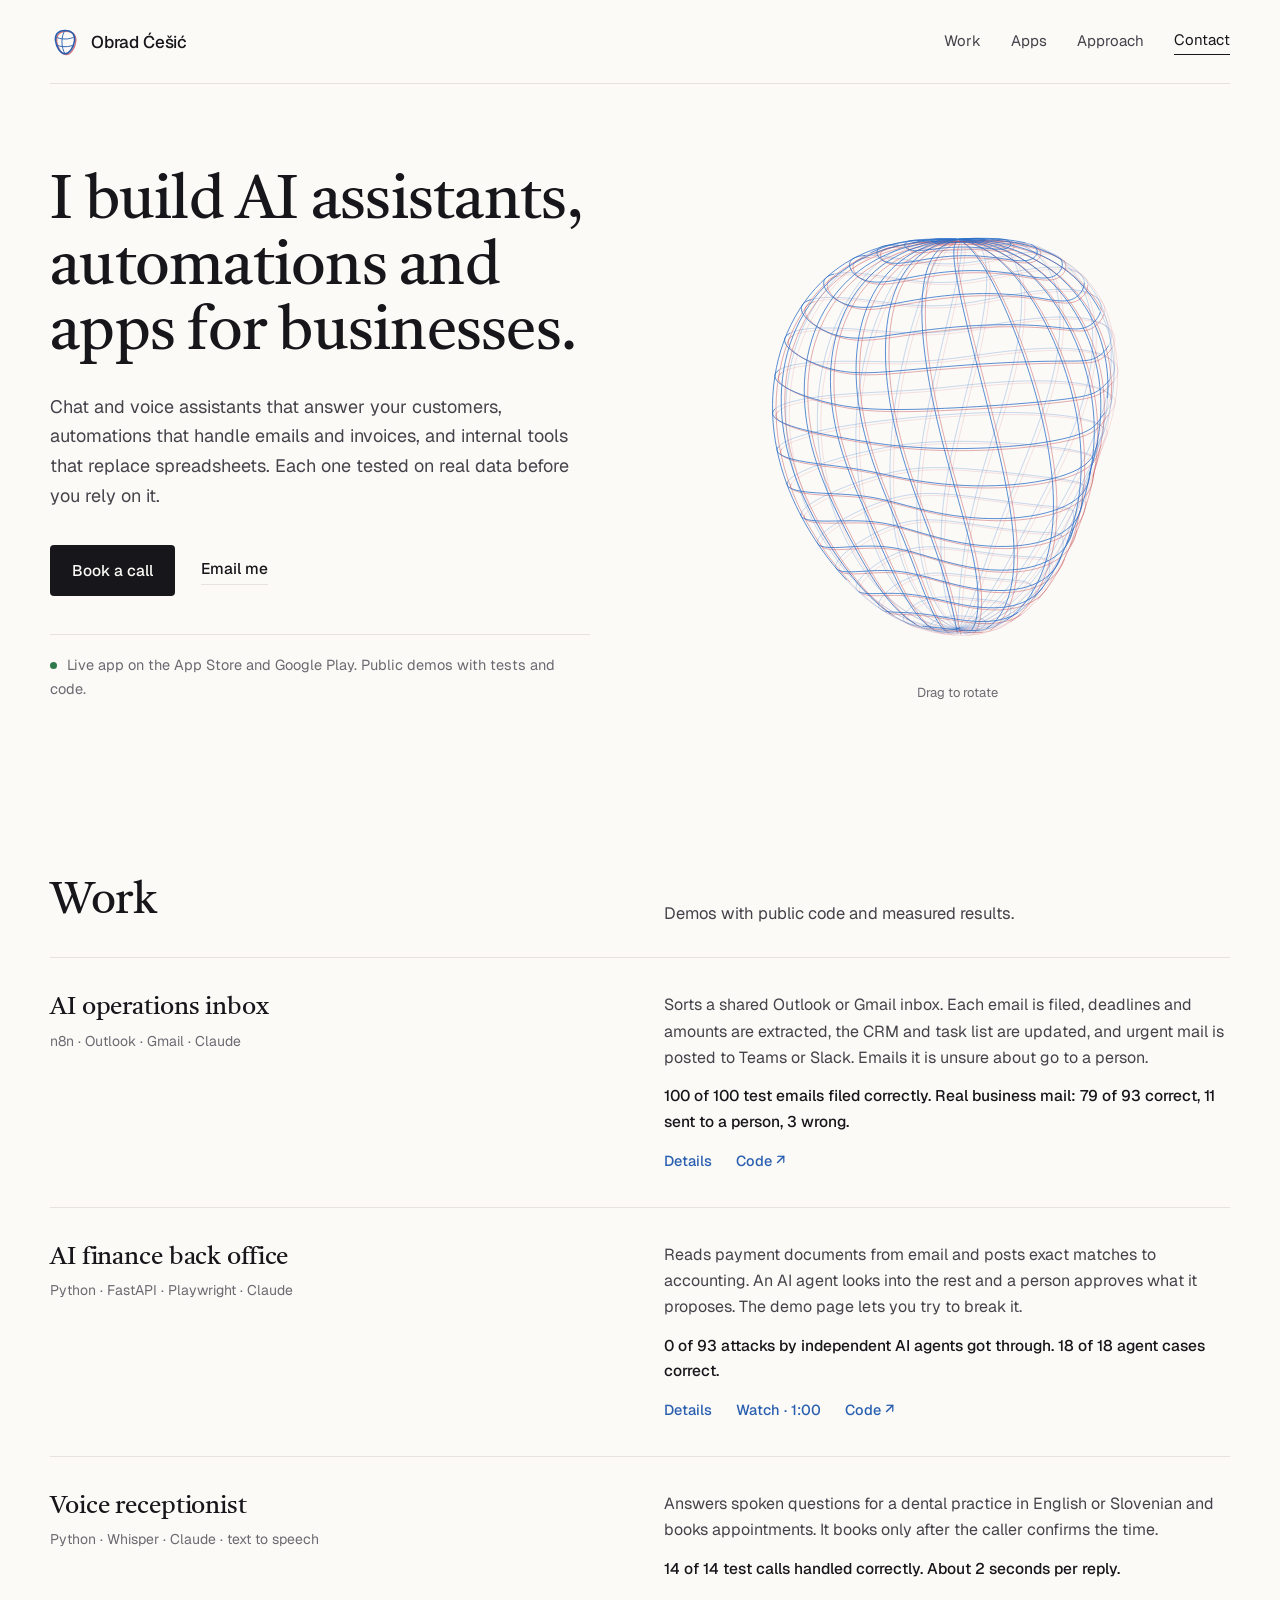
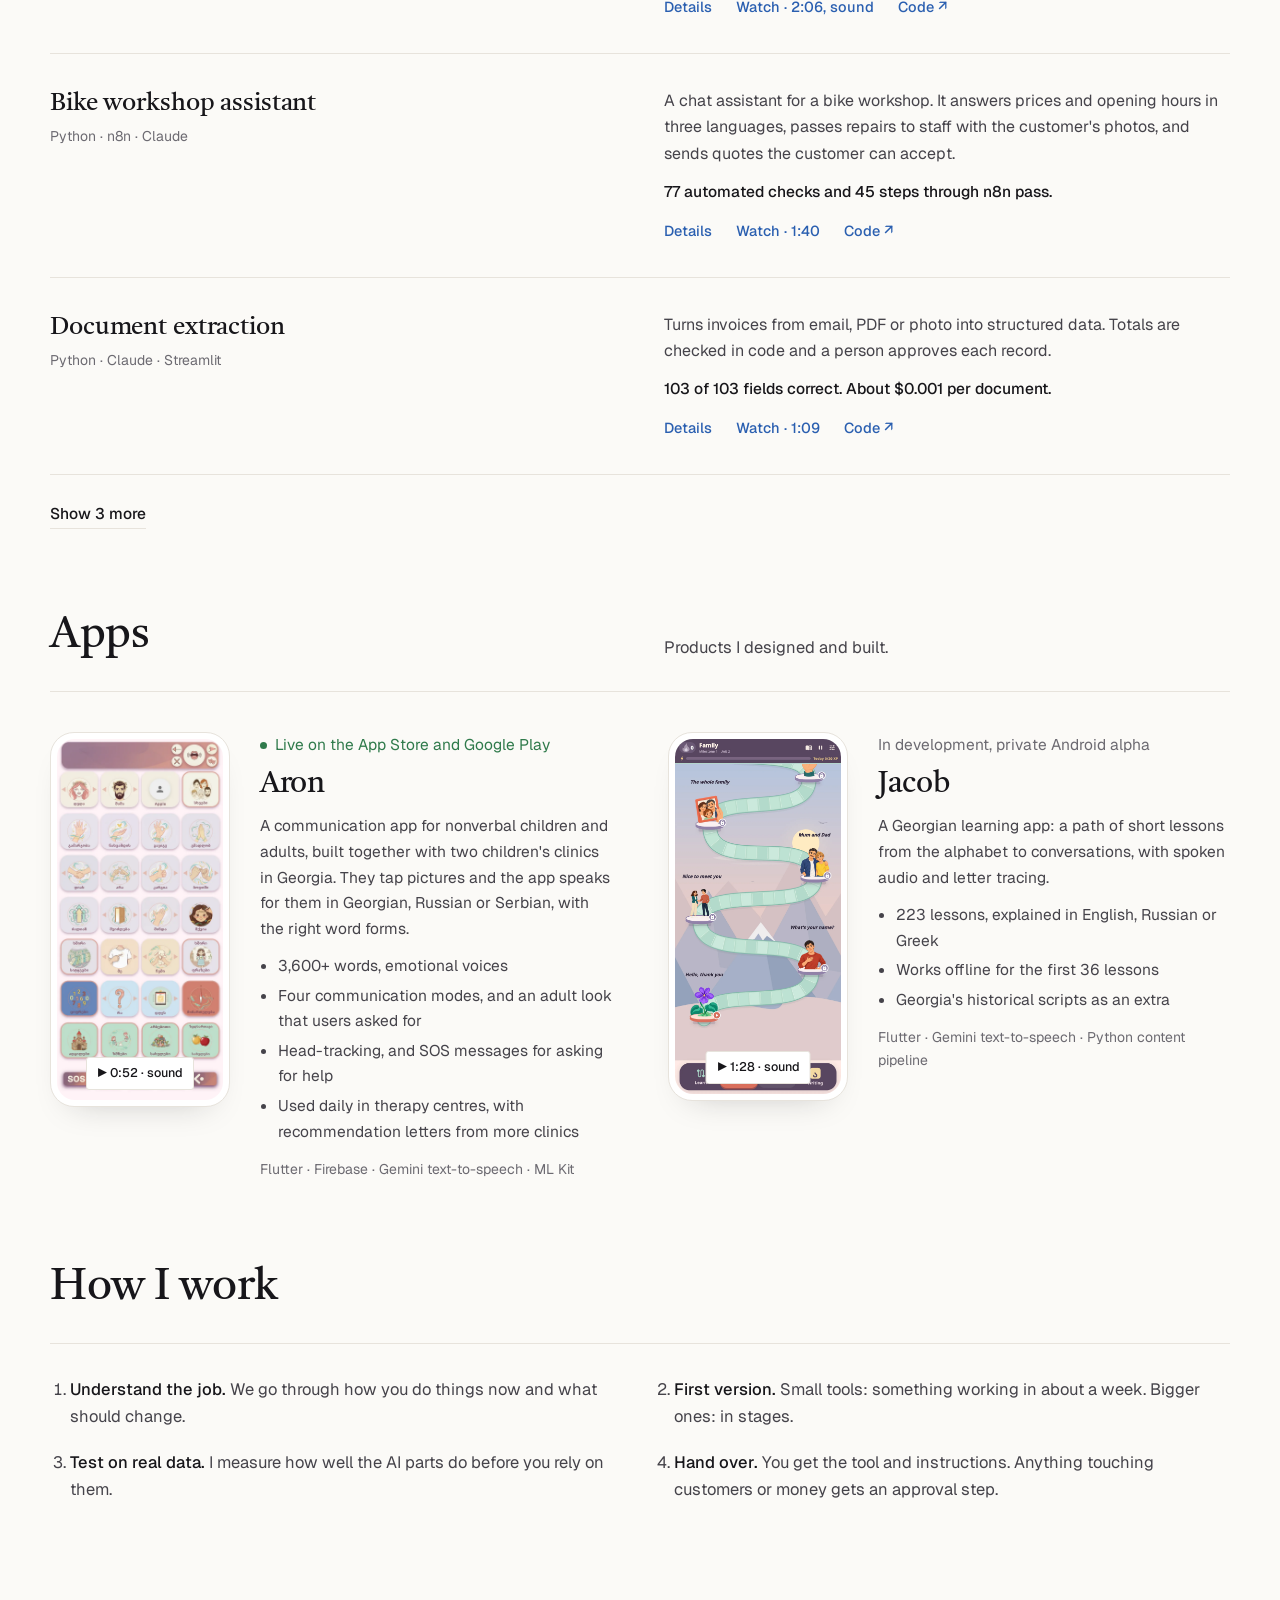
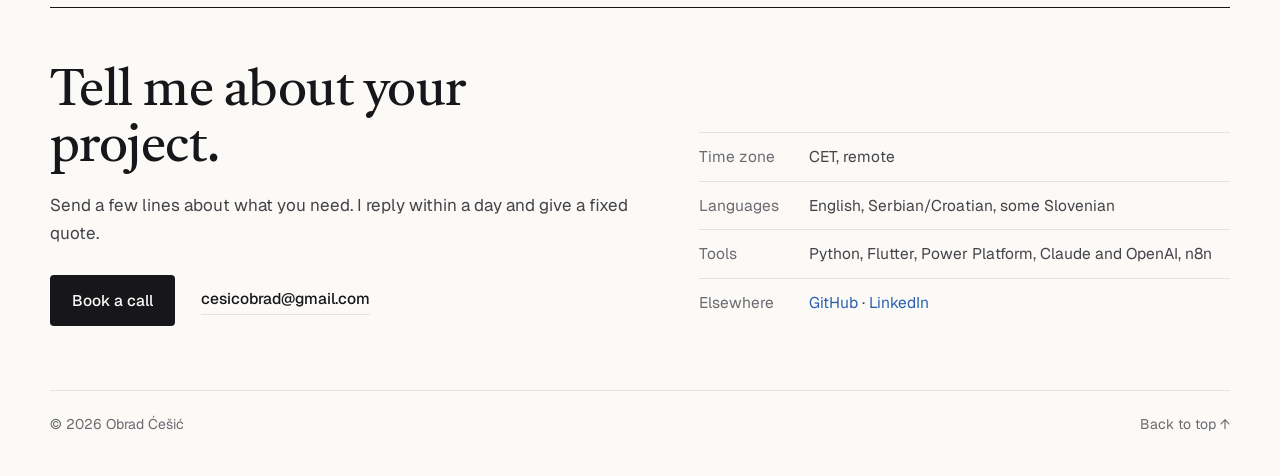
==== commit 0cae0279: "Work as a list with Show more; calmer copy; inbox code link Projects are one row each (name, what it" ====
--- a/index.html
+++ b/index.html
@@ -41,7 +41,7 @@
 <link rel="preconnect" href="https://fonts.googleapis.com">
 <link rel="preconnect" href="https://fonts.gstatic.com" crossorigin>
 <link href="https://fonts.googleapis.com/css2?family=Geist:wght@400;500;600&family=Castoro:ital@0;1&display=swap" rel="stylesheet">
-<link rel="stylesheet" href="styles.css?v=refined-11">
+<link rel="stylesheet" href="styles.css?v=rows-1">
 <script data-goatcounter="https://obradcesic.goatcounter.com/count" async src="//gc.zgo.at/count.js"></script>
 </head>
 <body>
@@ -75,81 +75,106 @@
 <section class="section wrap" id="work">
   <div class="head">
     <h2>Work</h2>
-    <p>Demos you can watch and try, with the code. Apps people use. Client work.</p>
-  </div>
-  <div class="filters" role="group" aria-label="Show work by type" hidden>
-    <button type="button" data-filter="all" aria-pressed="true">All</button>
-    <button type="button" data-filter="automation" aria-pressed="false">Automations</button>
-    <button type="button" data-filter="assistant" aria-pressed="false">AI assistants</button>
-    <button type="button" data-filter="documents" aria-pressed="false">Documents</button>
-    <button type="button" data-filter="apps" aria-pressed="false">Apps</button>
-  </div>
-
-  <div class="group" id="demos">
-  <div class="demos">
-    <article class="demo feature" id="demo-inbox" data-tags="automation">
-      <a class="thumb" href="demos/ai-ops-inbox/" tabindex="-1" aria-hidden="true"><img src="assets/inbox-console.webp" alt="" loading="lazy"><span class="dur">Open the demo →</span></a>
-      <p class="kind">Automation · n8n, Outlook, Gmail, Claude</p>
-      <h3><a href="demos/ai-ops-inbox/">AI operations inbox</a></h3>
-      <p>Sorts a shared Outlook or Gmail inbox in German, Serbian and English. Files each email, pulls out deadlines and amounts, updates the CRM, creates tasks and alerts Teams or Slack. When the AI is unsure, a second model reads it, and anything still in doubt goes to a person. Nothing is deleted or sent.</p>
-      <p class="result">100 of 100 test emails filed right; 0 of 550 real spam and phishing emails filed as work</p>
-    </article>
-    <article class="demo feature" id="demo-backoffice" data-tags="automation documents">
-      <button class="thumb" data-video="assets/video/back-office.mp4" aria-label="Play video: AI finance back office, 1 minute"><img src="assets/video/back-office.webp" alt="" loading="lazy"><span class="dur" aria-hidden="true">▶ 1:00</span></button>
-      <p class="kind">Automation · Documents</p>
-      <h3><a href="demos/ai-back-office/">AI finance back office: try to break it</a></h3>
-      <p>Reads payment documents from email, posts only exact matches, and has an AI agent investigate the rest for a person to approve. Press the buttons and try to break it.</p>
-      <p class="result">0 of 93 attacks by independent AI agents got through; 18 of 18 agent cases right</p>
-      <a class="code" href="https://github.com/cesicobrad/ai-back-office" aria-label="Code for the AI finance back office on GitHub">Code ↗</a>
-    </article>
-    <h3 class="group-title">More demos</h3>
-    <article class="demo" id="demo-srauf" data-tags="assistant">
-      <button class="thumb" data-video="assets/video/srauf.mp4" aria-label="Play video: bike workshop assistant, 1 minute 40 seconds"><img src="assets/video/srauf.webp" alt="" loading="lazy"><span class="dur" aria-hidden="true">▶ 1:40</span></button>
-      <div class="demo-text">
-      <p class="kind">AI assistant</p>
-      <h3><a href="demos/ai-chat-assistant/">Bike workshop assistant</a></h3>
-      <p>Answers prices and hours in three languages, hands repairs to staff with the photos, and sends quotes the customer can accept.</p>
-      <p class="result">77 automated checks, 45 steps through n8n</p>
-      <a class="code" href="https://github.com/cesicobrad/srauf-workshop" aria-label="Code for the bike workshop assistant on GitHub">Code ↗</a>
-      </div>
-    </article>
-    <article class="demo" id="demo-nora" data-tags="assistant">
-      <button class="thumb" data-video="assets/video/nora.mp4" aria-label="Play video with sound: voice receptionist, 2 minutes 6 seconds"><img src="assets/video/nora.webp" alt="" loading="lazy"><span class="dur" aria-hidden="true">▶ 2:06 · sound</span></button>
-      <div class="demo-text">
-      <p class="kind">AI assistant · Voice</p>
-      <h3><a href="demos/ai-voice-receptionist/">Voice receptionist</a></h3>
-      <p>Nora answers spoken questions for a dental practice in English or Slovenian and books appointments, only after the caller says yes.</p>
-      <p class="result">14 of 14 test calls, about 2 s per reply</p>
-      <a class="code" href="https://github.com/cesicobrad/voice-receptionist" aria-label="Code for the voice receptionist on GitHub">Code ↗</a>
-      </div>
-    </article>
-    <article class="demo" id="demo-docs" data-tags="documents">
-      <button class="thumb" data-video="assets/video/doc-extraction.mp4" aria-label="Play video: document extraction, 1 minute 9 seconds"><img src="assets/video/doc-extraction.webp" alt="" loading="lazy"><span class="dur" aria-hidden="true">▶ 1:09</span></button>
-      <div class="demo-text">
-      <p class="kind">Documents</p>
-      <h3><a href="demos/invoice-data-extraction/">Document extraction</a></h3>
-      <p>Emails, PDFs and photos of invoices turned into structured data. Totals are checked in code and a person approves each record.</p>
-      <p class="result">103 of 103 fields, about $0.001 per document</p>
-      <a class="code" href="https://github.com/cesicobrad/doc-extraction" aria-label="Code for the document extraction on GitHub">Code ↗</a>
-      </div>
-    </article>
-    <article class="demo" id="demo-n8n" data-tags="automation">
-      <button class="thumb" data-video="assets/video/n8n-leads.mp4" aria-label="Play video: lead automation in n8n, 1 minute 27 seconds"><img src="assets/video/n8n-leads.webp" alt="" loading="lazy"><span class="dur" aria-hidden="true">▶ 1:27</span></button>
-      <div class="demo-text">
-      <p class="kind">Automation · n8n</p>
-      <h3><a href="demos/n8n-lead-automation/">Lead automation in n8n</a></h3>
-      <p>Reads each enquiry and the sender's website, scores the lead hot, warm or cold with the reasons, and drafts a reply. Nothing is sent until a person approves it.</p>
-      <p class="result">18 of 18 test leads scored as labelled, about $0.001 per lead</p>
-      <a class="code" href="https://github.com/cesicobrad/n8n-automations" aria-label="Code for the n8n lead automation on GitHub">Code ↗</a>
-      </div>
-    </article>
-  </div>
-  </div>
-
-  <div class="group" id="apps">
-  <h3 class="group-title">Apps</h3>
+    <p>Demos with public code and measured results.</p>
+  </div>
+  <ol class="rows" id="rows">
+    <li class="row" id="demo-inbox">
+      <div class="row-name">
+        <h3><a href="demos/ai-ops-inbox/">AI operations inbox</a></h3>
+        <p class="kind">n8n · Outlook · Gmail · Claude</p>
+      </div>
+      <div class="row-body">
+        <p>Sorts a shared Outlook or Gmail inbox. Each email is filed, deadlines and amounts are extracted, the CRM and task list are updated, and urgent mail is posted to Teams or Slack. Emails it is unsure about go to a person.</p>
+        <p class="outcome">100 of 100 test emails filed correctly. Real business mail: 79 of 93 correct, 11 sent to a person, 3 wrong.</p>
+        <p class="row-links"><a href="demos/ai-ops-inbox/">Details</a><a href="https://github.com/cesicobrad/ai-ops-inbox" aria-label="Code for the AI operations inbox on GitHub">Code ↗</a></p>
+      </div>
+    </li>
+    <li class="row" id="demo-backoffice">
+      <div class="row-name">
+        <h3><a href="demos/ai-back-office/">AI finance back office</a></h3>
+        <p class="kind">Python · FastAPI · Playwright · Claude</p>
+      </div>
+      <div class="row-body">
+        <p>Reads payment documents from email and posts exact matches to accounting. An AI agent looks into the rest and a person approves what it proposes. The demo page lets you try to break it.</p>
+        <p class="outcome">0 of 93 attacks by independent AI agents got through. 18 of 18 agent cases correct.</p>
+        <p class="row-links"><a href="demos/ai-back-office/">Details</a><button type="button" data-video="assets/video/back-office.mp4" aria-label="Watch the video: AI finance back office, 1 minute">Watch · 1:00</button><a href="https://github.com/cesicobrad/ai-back-office" aria-label="Code for the AI finance back office on GitHub">Code ↗</a></p>
+      </div>
+    </li>
+    <li class="row" id="demo-nora">
+      <div class="row-name">
+        <h3><a href="demos/ai-voice-receptionist/">Voice receptionist</a></h3>
+        <p class="kind">Python · Whisper · Claude · text to speech</p>
+      </div>
+      <div class="row-body">
+        <p>Answers spoken questions for a dental practice in English or Slovenian and books appointments. It books only after the caller confirms the time.</p>
+        <p class="outcome">14 of 14 test calls handled correctly. About 2 seconds per reply.</p>
+        <p class="row-links"><a href="demos/ai-voice-receptionist/">Details</a><button type="button" data-video="assets/video/nora.mp4" aria-label="Watch the video with sound: voice receptionist, 2 minutes 6 seconds">Watch · 2:06, sound</button><a href="https://github.com/cesicobrad/voice-receptionist" aria-label="Code for the voice receptionist on GitHub">Code ↗</a></p>
+      </div>
+    </li>
+    <li class="row" id="demo-srauf">
+      <div class="row-name">
+        <h3><a href="demos/ai-chat-assistant/">Bike workshop assistant</a></h3>
+        <p class="kind">Python · n8n · Claude</p>
+      </div>
+      <div class="row-body">
+        <p>A chat assistant for a bike workshop. It answers prices and opening hours in three languages, passes repairs to staff with the customer's photos, and sends quotes the customer can accept.</p>
+        <p class="outcome">77 automated checks and 45 steps through n8n pass.</p>
+        <p class="row-links"><a href="demos/ai-chat-assistant/">Details</a><button type="button" data-video="assets/video/srauf.mp4" aria-label="Watch the video: bike workshop assistant, 1 minute 40 seconds">Watch · 1:40</button><a href="https://github.com/cesicobrad/srauf-workshop" aria-label="Code for the bike workshop assistant on GitHub">Code ↗</a></p>
+      </div>
+    </li>
+    <li class="row" id="demo-docs">
+      <div class="row-name">
+        <h3><a href="demos/invoice-data-extraction/">Document extraction</a></h3>
+        <p class="kind">Python · Claude · Streamlit</p>
+      </div>
+      <div class="row-body">
+        <p>Turns invoices from email, PDF or photo into structured data. Totals are checked in code and a person approves each record.</p>
+        <p class="outcome">103 of 103 fields correct. About $0.001 per document.</p>
+        <p class="row-links"><a href="demos/invoice-data-extraction/">Details</a><button type="button" data-video="assets/video/doc-extraction.mp4" aria-label="Watch the video: document extraction, 1 minute 9 seconds">Watch · 1:09</button><a href="https://github.com/cesicobrad/doc-extraction" aria-label="Code for the document extraction on GitHub">Code ↗</a></p>
+      </div>
+    </li>
+    <li class="row extra" id="demo-n8n">
+      <div class="row-name">
+        <h3><a href="demos/n8n-lead-automation/">Lead automation in n8n</a></h3>
+        <p class="kind">n8n · Claude</p>
+      </div>
+      <div class="row-body">
+        <p>Reads each enquiry and the sender's website, scores the lead and drafts a reply. Nothing is sent until a person approves it.</p>
+        <p class="outcome">18 of 18 test leads scored as labelled. About $0.001 per lead.</p>
+        <p class="row-links"><a href="demos/n8n-lead-automation/">Details</a><button type="button" data-video="assets/video/n8n-leads.mp4" aria-label="Watch the video: lead automation in n8n, 1 minute 27 seconds">Watch · 1:27</button><a href="https://github.com/cesicobrad/n8n-automations" aria-label="Code for the n8n lead automation on GitHub">Code ↗</a></p>
+      </div>
+    </li>
+    <li class="row extra" id="kvant">
+      <div class="row-name">
+        <h3>Kvant document assistant</h3>
+        <p class="kind">Qdrant · Ollama · hybrid search</p>
+      </div>
+      <div class="row-body">
+        <p>Answers questions about a company's documents in Slovenian or English, with links to the sources. Runs on the company's own computer.</p>
+        <p class="outcome">15 of 15 test questions and 11 of 11 new ones answered correctly.</p>
+        <p class="row-links"><a href="https://github.com/cesicobrad/kvant-assistant" aria-label="Code for the Kvant document assistant on GitHub">Code ↗</a></p>
+      </div>
+    </li>
+    <li class="row extra" id="microsoft">
+      <div class="row-name">
+        <h3>Microsoft 365 and Power Platform</h3>
+        <p class="kind">Power Apps · Power Automate · SharePoint · Azure OpenAI</p>
+      </div>
+      <div class="row-body">
+        <p>Client work: Power Apps that replace spreadsheets and paper forms, Power Automate flows for email intake and approvals, and Azure OpenAI connected to Outlook, Teams and OneDrive.</p>
+      </div>
+    </li>
+  </ol>
+  <button class="more-btn" type="button" id="more-btn" aria-controls="rows" aria-expanded="false" hidden>Show 3 more</button>
+</section>
+
+<section class="section wrap" id="apps">
+  <div class="head">
+    <h2>Apps</h2>
+    <p>Products I designed and built.</p>
+  </div>
   <div class="apps">
-    <article class="app" id="aron" data-tags="apps">
+    <article class="app" id="aron">
       <button class="shot" data-video="assets/video/aron.mp4" data-tall aria-label="Play video with sound: Aron, 52 seconds"><img src="assets/aron-store-grid.webp" alt="Aron's word board" loading="lazy"><span class="dur" aria-hidden="true">▶ 0:52 · sound</span></button>
       <div>
         <p class="status live">Live on the App Store and Google Play</p>
@@ -159,7 +184,7 @@
         <p class="stack">Flutter · Firebase · Gemini text-to-speech · ML Kit</p>
       </div>
     </article>
-    <article class="app" id="jacob" data-tags="apps">
+    <article class="app" id="jacob">
       <button class="shot" data-video="assets/video/jacob.mp4" data-tall aria-label="Play video with sound: Jacob, 1 minute 28 seconds"><img src="assets/jacob-map.webp" alt="Jacob's lesson path" loading="lazy"><span class="dur" aria-hidden="true">▶ 1:28 · sound</span></button>
       <div>
         <p class="status">In development, private Android alpha</p>
@@ -169,15 +194,6 @@
         <p class="stack">Flutter · Gemini text-to-speech · Python content pipeline</p>
       </div>
     </article>
-  </div>
-  </div>
-
-  <div class="group" id="more">
-  <h3 class="group-title">Other work</h3>
-  <div class="list">
-    <article id="microsoft" data-tags="automation apps"><p class="kind">Automation · Apps</p><h3>Microsoft 365 and Power Platform</h3><p>Power Apps that replace spreadsheets and paper, with forms, approvals and dashboards on SharePoint. Power Automate flows for email and document intake, approvals and notifications. Azure OpenAI working with your own data, connected to Outlook, Teams and OneDrive.</p><p class="stack">Power Apps · Power Automate · SharePoint · Azure OpenAI · Microsoft Graph</p></article>
-    <article id="kvant" data-tags="assistant documents"><p class="kind">AI assistant · Documents</p><h3>Kvant document assistant</h3><p>Runs on the company's own computer and answers in Slovenian or English with links to sources. 15 of 15 test questions, plus 11 of 11 new ones.</p><p class="stack">Qdrant · Ollama · hybrid search · <a href="https://github.com/cesicobrad/kvant-assistant">code ↗</a></p></article>
-  </div>
   </div>
 </section>
 
@@ -210,7 +226,7 @@
 </main>
 
 <footer class="wrap"><span>© 2026 Obrad Ćešić</span><a href="#">Back to top ↑</a></footer>
-<script src="app.js?v=work-1" defer></script>
+<script src="app.js?v=rows-1" defer></script>
 <script src="sculpture.js?v=2" defer></script>
 </body>
 </html>
--- a/styles.css
+++ b/styles.css
@@ -57,41 +57,31 @@
 .head p{font-size:16.5px;max-width:470px}
 h3{font:400 23px/1.25 var(--display);color:var(--ink);letter-spacing:-.005em}
 
-/* Work: filters, featured demos, more demos, apps, other work */
+/* Work: one row per project, the last few behind "Show more" */
 [hidden]{display:none!important}
-.filters{display:flex;flex-wrap:wrap;gap:8px 28px;margin-top:24px;font-size:15px}
-.filters button{background:none;border:0;border-bottom:1px solid transparent;padding:3px 0;color:var(--soft);cursor:pointer}
-.filters button:hover{color:var(--ink)}
-.filters button[aria-pressed="true"]{color:var(--ink);border-color:var(--ink)}
-.filters .n{font-size:12.5px;color:var(--soft);margin-left:3px;font-variant-numeric:tabular-nums}
-.group{margin-top:64px}
-#demos{margin-top:32px}
-.group-title{grid-column:1/-1;font:500 15px/1.4 var(--sans);color:var(--ink);letter-spacing:0;padding-top:16px;border-top:1px solid var(--line)}
-.demos .group-title{margin-top:12px}
-.kind{font-size:13.5px!important;color:var(--soft);margin:0 0 6px!important}
+.rows{list-style:none;margin:0}
+.row{display:grid;grid-template-columns:minmax(0,1fr) minmax(0,1fr);gap:48px;padding:34px 0;border-bottom:1px solid var(--line)}
+.row h3{font-size:25px}
+.row h3 a{color:inherit;text-decoration:none}
+.row h3 a:hover{text-decoration:underline;text-underline-offset:4px;text-decoration-thickness:1px}
+.kind{font-size:14px;color:var(--soft);margin-top:6px}
+.row-body p{font-size:16px}
+.row-body .outcome{color:var(--ink);font-weight:500;font-size:15.5px;margin-top:12px}
+.row-links{display:flex;flex-wrap:wrap;gap:6px 24px;margin-top:14px;font-size:14.5px!important;font-weight:500}
+.row-links a,.row-links button{color:var(--blue);text-decoration:none;background:none;border:0;padding:0;cursor:pointer;font-weight:500}
+.row-links a:hover,.row-links button:hover{text-decoration:underline;text-underline-offset:3px}
+.rows.collapsed .extra{display:none}
+.more-btn{margin-top:26px;background:none;border:0;border-bottom:1px solid var(--line);padding:0 0 2px;color:var(--ink);font-weight:500;font-size:15.5px;cursor:pointer}
+.more-btn:hover{border-color:var(--ink)}
 
-/* Demos */
-.demos{display:grid;grid-template-columns:repeat(12,1fr);gap:40px 36px}
-.demo{display:flex;flex-direction:column;grid-column:span 3}
-.demo.feature{grid-column:span 6}
-.demos.filtered .demo{grid-column:span 4}
-.demos.filtered .group-title{display:none}
-.demo-text{display:flex;flex-direction:column}
-.thumb{position:relative;display:block;width:100%;aspect-ratio:16/10;border:0;padding:0;cursor:pointer;background:#efece6;border-radius:6px;overflow:hidden;outline:1px solid var(--line);margin-bottom:20px;text-decoration:none}
-.thumb img{width:100%;height:100%;object-fit:cover;object-position:top left;transition:transform .35s ease}
-.thumb:hover img{transform:scale(1.025)}
+/* Shared by the apps and the demo pages */
 .dur{position:absolute;left:12px;bottom:12px;background:#17161ae0;color:#fbfaf7;font-size:12.5px;font-weight:500;padding:5px 10px;border-radius:3px}
-.demo p{font-size:15.5px;margin-top:8px}
-.demo.feature h3{font-size:27px}
-.demo:not(.feature) .thumb{margin-bottom:16px}
-.demo:not(.feature) h3{font-size:20px}
-.demo:not(.feature) p{font-size:15px}
 .result{color:var(--ink);font-weight:500;font-size:15px!important;margin-top:14px!important;padding-left:12px;border-left:2px solid var(--blue)}
 .code{margin-top:14px;font-size:14.5px;font-weight:500;color:var(--blue);text-decoration:none;align-self:flex-start}
 .code:hover{text-decoration:underline}
 
 /* Apps */
-.apps{display:grid;grid-template-columns:1fr 1fr;gap:56px;margin-top:32px}
+.apps{display:grid;grid-template-columns:1fr 1fr;gap:56px;margin-top:40px}
 .app{display:grid;grid-template-columns:180px 1fr;gap:30px;align-items:start}
 .shot{position:relative;border:1px solid var(--line);padding:6px;cursor:pointer;border-radius:24px;background:var(--raised);box-shadow:0 16px 34px -22px #17161a40;transition:transform .25s ease,box-shadow .25s ease}
 .shot:hover{transform:translateY(-3px);box-shadow:0 22px 40px -22px #17161a55}
@@ -107,7 +97,7 @@
 .stack a{color:var(--blue);text-decoration:underline;text-underline-offset:3px;text-decoration-thickness:1px}
 
 /* More work */
-.list{display:grid;grid-template-columns:repeat(3,1fr);gap:40px;margin-top:28px}
+.list{display:grid;grid-template-columns:repeat(3,1fr);gap:40px;margin-top:36px}
 .list p{font-size:15.5px;margin-top:8px}
 
 /* Approach */
@@ -131,7 +121,7 @@
   .hero{grid-template-columns:1fr;gap:56px;padding-top:56px}
   .sculpture{width:min(100%,440px)}
   .list{grid-template-columns:1fr 1fr}
-  .demo,.demo.feature,.demos.filtered .demo{grid-column:span 6}
+  .row{grid-template-columns:minmax(0,1fr) minmax(0,1.6fr);gap:32px}
   .apps{grid-template-columns:1fr;gap:48px}
   .head,.approach .prose,.contact{grid-template-columns:1fr;gap:16px}
   .contact{gap:36px}
@@ -146,15 +136,8 @@
   .lead{font-size:17px}
   .sculpture{width:78%}
   .list{grid-template-columns:1fr;gap:36px}
-  .demos{grid-template-columns:1fr;gap:32px}
-  .demo,.demo.feature,.demos.filtered .demo{grid-column:auto}
-  .demo.feature h3{font-size:24px}
-  .demo:not(.feature){display:grid;grid-template-columns:132px 1fr;gap:16px;align-items:start}
-  .demo:not(.feature) .thumb{margin-bottom:0}
-  .demo:not(.feature) .dur{left:6px;bottom:6px;font-size:11px;padding:3px 6px}
-  .demo:not(.feature) h3{font-size:19px}
-  .filters{gap:6px 20px}
-  .group{margin-top:52px}
+  .row{grid-template-columns:1fr;gap:12px;padding:28px 0}
+  .row h3{font-size:22px}
   .app{grid-template-columns:120px 1fr;gap:20px}
   .app h3{font-size:24px}
   .section{padding-top:64px}
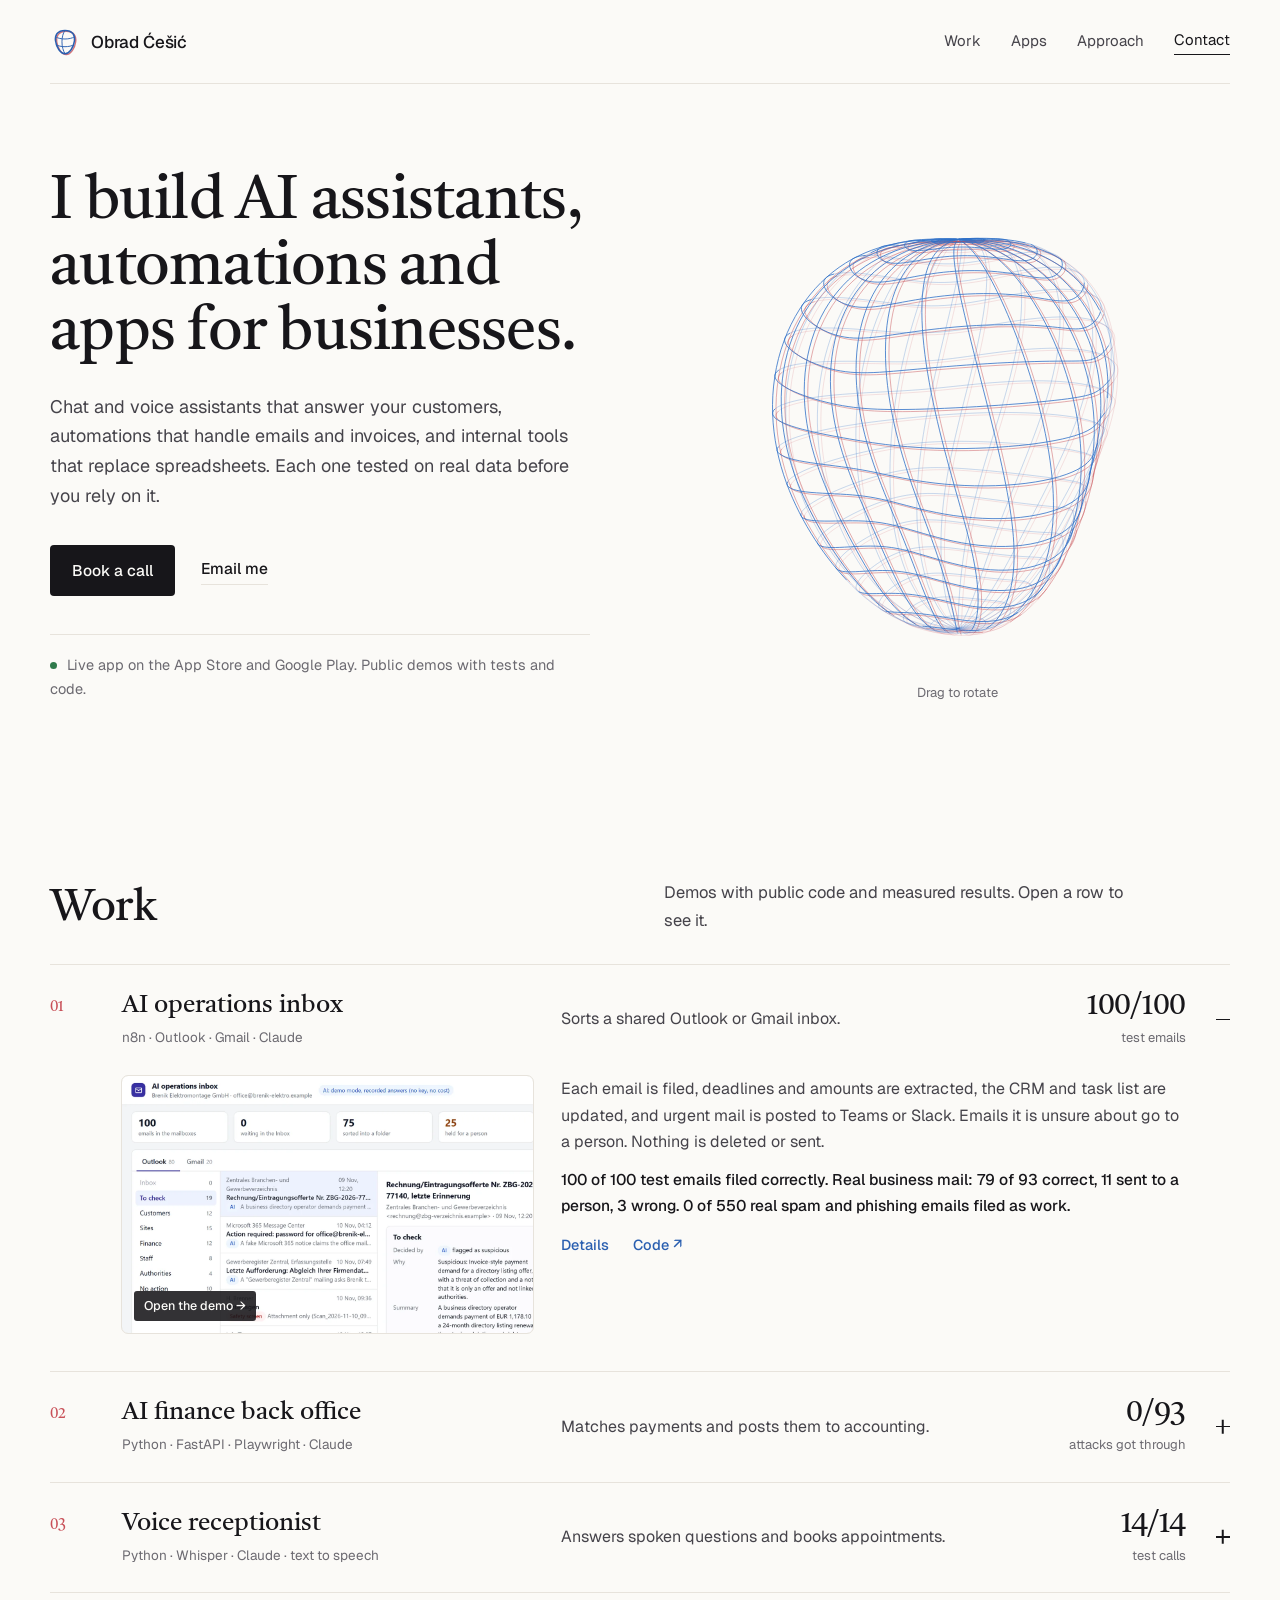
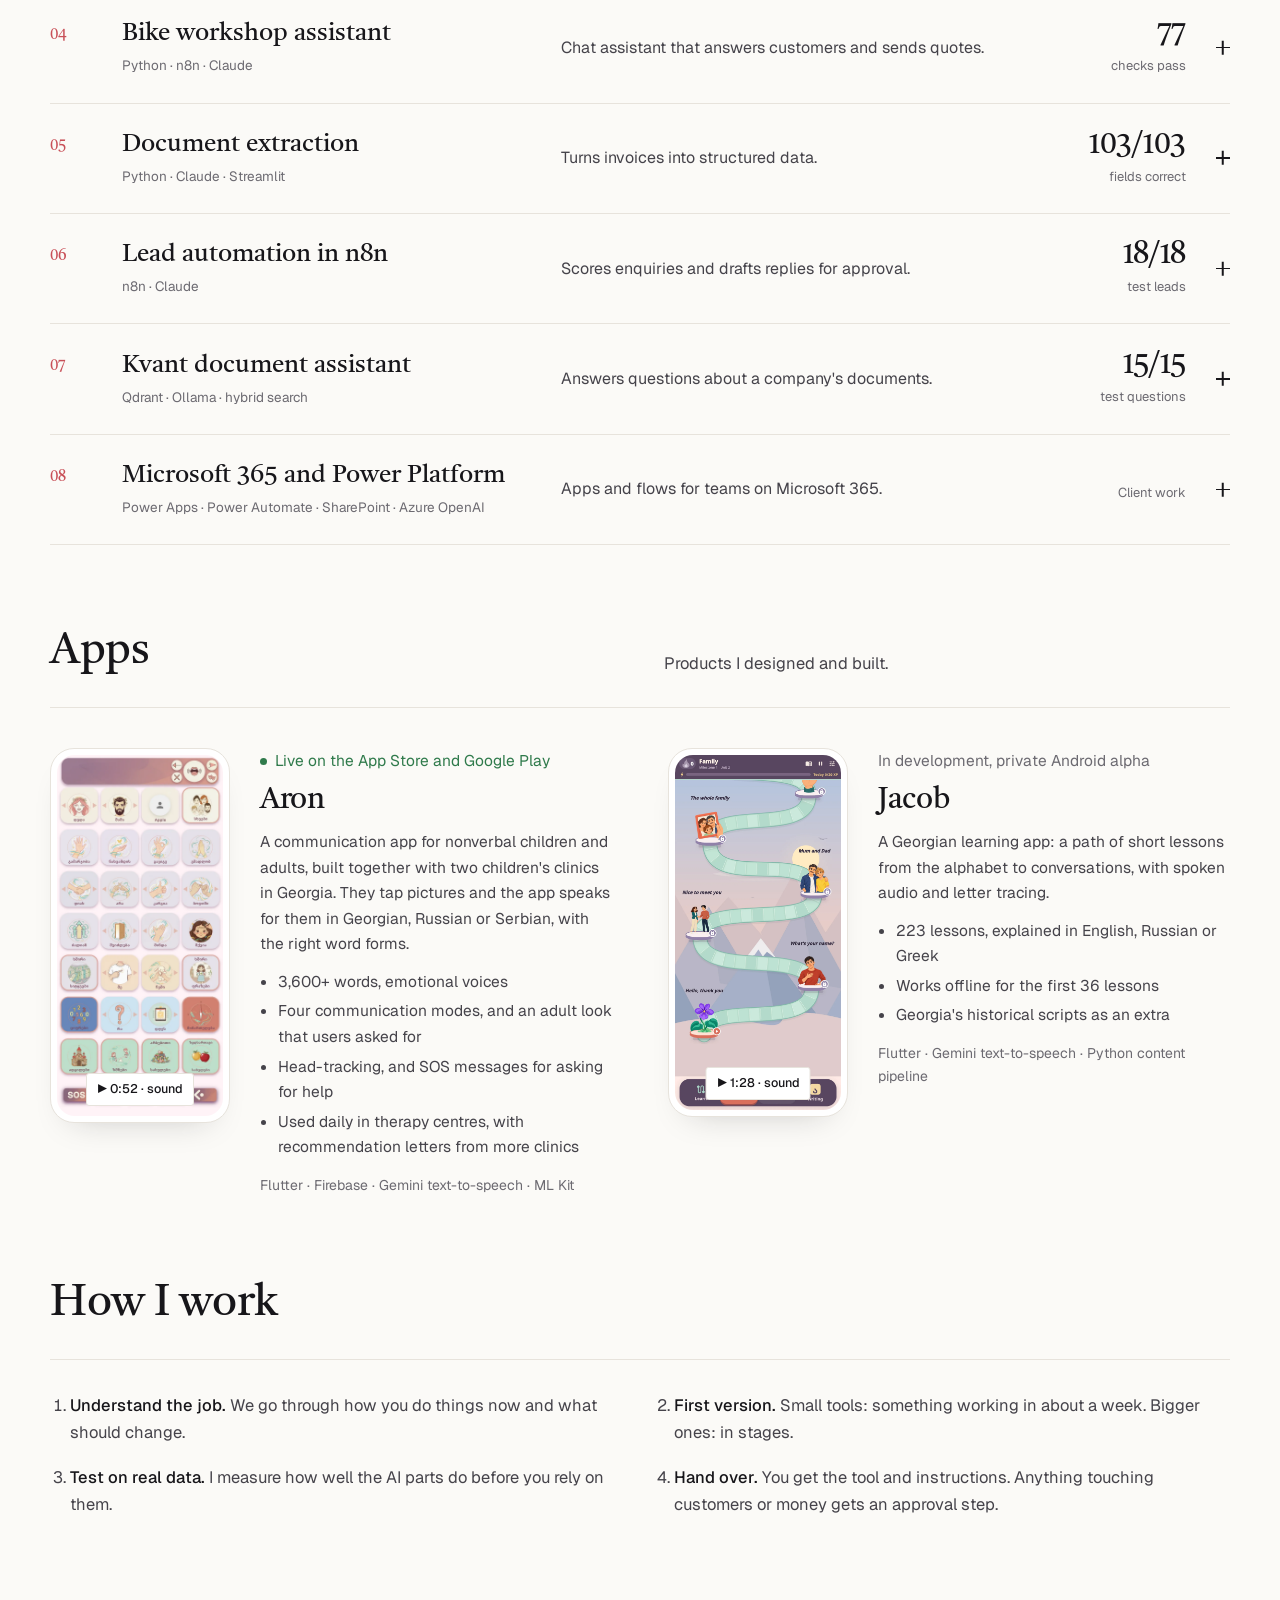
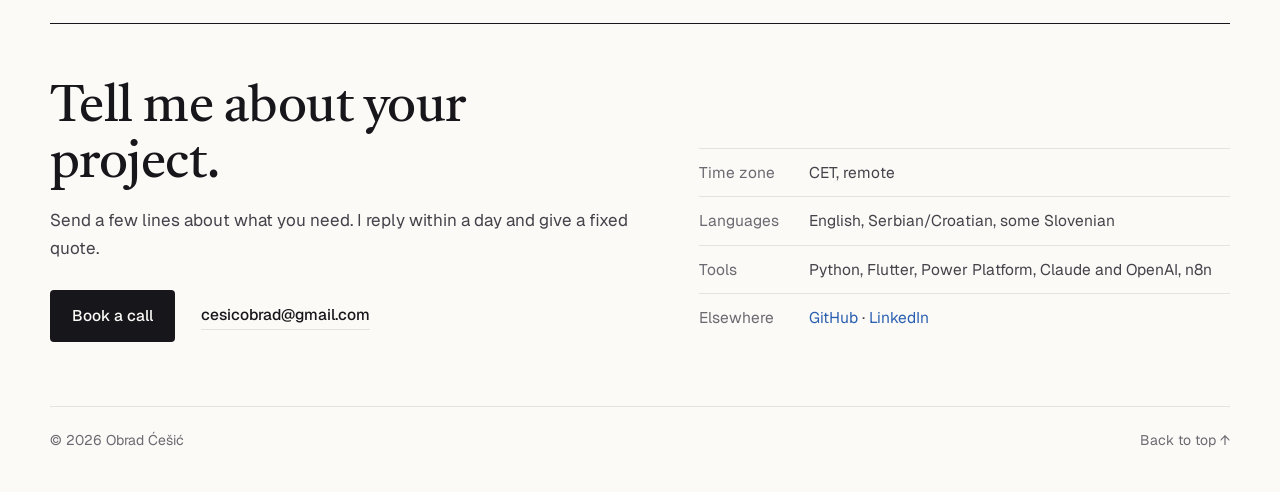
==== commit 5ada5a0d: "Work as a numbered index: rows open to show the demo, key figure per row Each project is a details r" ====
--- a/index.html
+++ b/index.html
@@ -41,7 +41,7 @@
 <link rel="preconnect" href="https://fonts.googleapis.com">
 <link rel="preconnect" href="https://fonts.gstatic.com" crossorigin>
 <link href="https://fonts.googleapis.com/css2?family=Geist:wght@400;500;600&family=Castoro:ital@0;1&display=swap" rel="stylesheet">
-<link rel="stylesheet" href="styles.css?v=rows-1">
+<link rel="stylesheet" href="styles.css?v=index-1">
 <script data-goatcounter="https://obradcesic.goatcounter.com/count" async src="//gc.zgo.at/count.js"></script>
 </head>
 <body>
@@ -75,97 +75,114 @@
 <section class="section wrap" id="work">
   <div class="head">
     <h2>Work</h2>
-    <p>Demos with public code and measured results.</p>
-  </div>
-  <ol class="rows" id="rows">
-    <li class="row" id="demo-inbox">
-      <div class="row-name">
-        <h3><a href="demos/ai-ops-inbox/">AI operations inbox</a></h3>
-        <p class="kind">n8n · Outlook · Gmail · Claude</p>
-      </div>
-      <div class="row-body">
-        <p>Sorts a shared Outlook or Gmail inbox. Each email is filed, deadlines and amounts are extracted, the CRM and task list are updated, and urgent mail is posted to Teams or Slack. Emails it is unsure about go to a person.</p>
-        <p class="outcome">100 of 100 test emails filed correctly. Real business mail: 79 of 93 correct, 11 sent to a person, 3 wrong.</p>
-        <p class="row-links"><a href="demos/ai-ops-inbox/">Details</a><a href="https://github.com/cesicobrad/ai-ops-inbox" aria-label="Code for the AI operations inbox on GitHub">Code ↗</a></p>
-      </div>
-    </li>
-    <li class="row" id="demo-backoffice">
-      <div class="row-name">
-        <h3><a href="demos/ai-back-office/">AI finance back office</a></h3>
-        <p class="kind">Python · FastAPI · Playwright · Claude</p>
-      </div>
-      <div class="row-body">
-        <p>Reads payment documents from email and posts exact matches to accounting. An AI agent looks into the rest and a person approves what it proposes. The demo page lets you try to break it.</p>
-        <p class="outcome">0 of 93 attacks by independent AI agents got through. 18 of 18 agent cases correct.</p>
-        <p class="row-links"><a href="demos/ai-back-office/">Details</a><button type="button" data-video="assets/video/back-office.mp4" aria-label="Watch the video: AI finance back office, 1 minute">Watch · 1:00</button><a href="https://github.com/cesicobrad/ai-back-office" aria-label="Code for the AI finance back office on GitHub">Code ↗</a></p>
-      </div>
-    </li>
-    <li class="row" id="demo-nora">
-      <div class="row-name">
-        <h3><a href="demos/ai-voice-receptionist/">Voice receptionist</a></h3>
-        <p class="kind">Python · Whisper · Claude · text to speech</p>
-      </div>
-      <div class="row-body">
-        <p>Answers spoken questions for a dental practice in English or Slovenian and books appointments. It books only after the caller confirms the time.</p>
-        <p class="outcome">14 of 14 test calls handled correctly. About 2 seconds per reply.</p>
-        <p class="row-links"><a href="demos/ai-voice-receptionist/">Details</a><button type="button" data-video="assets/video/nora.mp4" aria-label="Watch the video with sound: voice receptionist, 2 minutes 6 seconds">Watch · 2:06, sound</button><a href="https://github.com/cesicobrad/voice-receptionist" aria-label="Code for the voice receptionist on GitHub">Code ↗</a></p>
-      </div>
-    </li>
-    <li class="row" id="demo-srauf">
-      <div class="row-name">
-        <h3><a href="demos/ai-chat-assistant/">Bike workshop assistant</a></h3>
-        <p class="kind">Python · n8n · Claude</p>
-      </div>
-      <div class="row-body">
-        <p>A chat assistant for a bike workshop. It answers prices and opening hours in three languages, passes repairs to staff with the customer's photos, and sends quotes the customer can accept.</p>
-        <p class="outcome">77 automated checks and 45 steps through n8n pass.</p>
-        <p class="row-links"><a href="demos/ai-chat-assistant/">Details</a><button type="button" data-video="assets/video/srauf.mp4" aria-label="Watch the video: bike workshop assistant, 1 minute 40 seconds">Watch · 1:40</button><a href="https://github.com/cesicobrad/srauf-workshop" aria-label="Code for the bike workshop assistant on GitHub">Code ↗</a></p>
-      </div>
-    </li>
-    <li class="row" id="demo-docs">
-      <div class="row-name">
-        <h3><a href="demos/invoice-data-extraction/">Document extraction</a></h3>
-        <p class="kind">Python · Claude · Streamlit</p>
-      </div>
-      <div class="row-body">
-        <p>Turns invoices from email, PDF or photo into structured data. Totals are checked in code and a person approves each record.</p>
-        <p class="outcome">103 of 103 fields correct. About $0.001 per document.</p>
-        <p class="row-links"><a href="demos/invoice-data-extraction/">Details</a><button type="button" data-video="assets/video/doc-extraction.mp4" aria-label="Watch the video: document extraction, 1 minute 9 seconds">Watch · 1:09</button><a href="https://github.com/cesicobrad/doc-extraction" aria-label="Code for the document extraction on GitHub">Code ↗</a></p>
-      </div>
-    </li>
-    <li class="row extra" id="demo-n8n">
-      <div class="row-name">
-        <h3><a href="demos/n8n-lead-automation/">Lead automation in n8n</a></h3>
-        <p class="kind">n8n · Claude</p>
-      </div>
-      <div class="row-body">
-        <p>Reads each enquiry and the sender's website, scores the lead and drafts a reply. Nothing is sent until a person approves it.</p>
-        <p class="outcome">18 of 18 test leads scored as labelled. About $0.001 per lead.</p>
-        <p class="row-links"><a href="demos/n8n-lead-automation/">Details</a><button type="button" data-video="assets/video/n8n-leads.mp4" aria-label="Watch the video: lead automation in n8n, 1 minute 27 seconds">Watch · 1:27</button><a href="https://github.com/cesicobrad/n8n-automations" aria-label="Code for the n8n lead automation on GitHub">Code ↗</a></p>
-      </div>
-    </li>
-    <li class="row extra" id="kvant">
-      <div class="row-name">
-        <h3>Kvant document assistant</h3>
-        <p class="kind">Qdrant · Ollama · hybrid search</p>
-      </div>
-      <div class="row-body">
-        <p>Answers questions about a company's documents in Slovenian or English, with links to the sources. Runs on the company's own computer.</p>
-        <p class="outcome">15 of 15 test questions and 11 of 11 new ones answered correctly.</p>
-        <p class="row-links"><a href="https://github.com/cesicobrad/kvant-assistant" aria-label="Code for the Kvant document assistant on GitHub">Code ↗</a></p>
-      </div>
-    </li>
-    <li class="row extra" id="microsoft">
-      <div class="row-name">
-        <h3>Microsoft 365 and Power Platform</h3>
-        <p class="kind">Power Apps · Power Automate · SharePoint · Azure OpenAI</p>
-      </div>
-      <div class="row-body">
-        <p>Client work: Power Apps that replace spreadsheets and paper forms, Power Automate flows for email intake and approvals, and Azure OpenAI connected to Outlook, Teams and OneDrive.</p>
-      </div>
-    </li>
-  </ol>
-  <button class="more-btn" type="button" id="more-btn" aria-controls="rows" aria-expanded="false" hidden>Show 3 more</button>
+    <p>Demos with public code and measured results. Open a row to see it.</p>
+  </div>
+  <div class="rows" id="rows">
+    <details class="row" id="demo-inbox" data-preview="assets/inbox-console.webp" open>
+      <summary>
+        <span class="num" aria-hidden="true">01</span>
+        <span class="name"><span class="title">AI operations inbox</span><span class="kind">n8n · Outlook · Gmail · Claude</span></span>
+        <span class="line">Sorts a shared Outlook or Gmail inbox.</span>
+        <span class="fig"><b>100/100</b><small>test emails</small></span>
+        <span class="plus" aria-hidden="true"></span>
+      </summary>
+      <div class="row-open">
+        <a class="media" href="demos/ai-ops-inbox/" tabindex="-1" aria-hidden="true"><img src="assets/inbox-console.webp" alt="" loading="lazy"><span class="dur">Open the demo →</span></a>
+        <div class="row-body"><p>Each email is filed, deadlines and amounts are extracted, the CRM and task list are updated, and urgent mail is posted to Teams or Slack. Emails it is unsure about go to a person. Nothing is deleted or sent.</p><p class="outcome">100 of 100 test emails filed correctly. Real business mail: 79 of 93 correct, 11 sent to a person, 3 wrong. 0 of 550 real spam and phishing emails filed as work.</p><p class="row-links"><a href="demos/ai-ops-inbox/">Details</a><a href="https://github.com/cesicobrad/ai-ops-inbox" aria-label="Code for AI operations inbox on GitHub">Code ↗</a></p></div>
+      </div>
+    </details>
+    <details class="row" id="demo-backoffice" data-preview="assets/video/back-office.webp">
+      <summary>
+        <span class="num" aria-hidden="true">02</span>
+        <span class="name"><span class="title">AI finance back office</span><span class="kind">Python · FastAPI · Playwright · Claude</span></span>
+        <span class="line">Matches payments and posts them to accounting.</span>
+        <span class="fig"><b>0/93</b><small>attacks got through</small></span>
+        <span class="plus" aria-hidden="true"></span>
+      </summary>
+      <div class="row-open">
+        <button class="media" type="button" data-video="assets/video/back-office.mp4" aria-label="Play video: AI finance back office, 1 minute"><img src="assets/video/back-office.webp" alt="" loading="lazy"><span class="dur" aria-hidden="true">▶ 1:00</span></button>
+        <div class="row-body"><p>Reads payment documents from email and posts exact matches to accounting. An AI agent looks into the rest and a person approves what it proposes. The demo page lets you try to break it.</p><p class="outcome">0 of 93 attacks by independent AI agents got through. 18 of 18 agent cases correct.</p><p class="row-links"><a href="demos/ai-back-office/">Details</a><button type="button" data-video="assets/video/back-office.mp4" aria-label="Watch the video: AI finance back office, 1 minute">Watch · 1:00</button><a href="https://github.com/cesicobrad/ai-back-office" aria-label="Code for AI finance back office on GitHub">Code ↗</a></p></div>
+      </div>
+    </details>
+    <details class="row" id="demo-nora" data-preview="assets/video/nora.webp">
+      <summary>
+        <span class="num" aria-hidden="true">03</span>
+        <span class="name"><span class="title">Voice receptionist</span><span class="kind">Python · Whisper · Claude · text to speech</span></span>
+        <span class="line">Answers spoken questions and books appointments.</span>
+        <span class="fig"><b>14/14</b><small>test calls</small></span>
+        <span class="plus" aria-hidden="true"></span>
+      </summary>
+      <div class="row-open">
+        <button class="media" type="button" data-video="assets/video/nora.mp4" aria-label="Play video: Voice receptionist, 2 minutes 6 seconds, with sound"><img src="assets/video/nora.webp" alt="" loading="lazy"><span class="dur" aria-hidden="true">▶ 2:06, sound</span></button>
+        <div class="row-body"><p>Answers spoken questions for a dental practice in English or Slovenian and books appointments. It books only after the caller confirms the time.</p><p class="outcome">14 of 14 test calls handled correctly. About 2 seconds per reply.</p><p class="row-links"><a href="demos/ai-voice-receptionist/">Details</a><button type="button" data-video="assets/video/nora.mp4" aria-label="Watch the video: Voice receptionist, 2 minutes 6 seconds, with sound">Watch · 2:06, sound</button><a href="https://github.com/cesicobrad/voice-receptionist" aria-label="Code for Voice receptionist on GitHub">Code ↗</a></p></div>
+      </div>
+    </details>
+    <details class="row" id="demo-srauf" data-preview="assets/video/srauf.webp">
+      <summary>
+        <span class="num" aria-hidden="true">04</span>
+        <span class="name"><span class="title">Bike workshop assistant</span><span class="kind">Python · n8n · Claude</span></span>
+        <span class="line">Chat assistant that answers customers and sends quotes.</span>
+        <span class="fig"><b>77</b><small>checks pass</small></span>
+        <span class="plus" aria-hidden="true"></span>
+      </summary>
+      <div class="row-open">
+        <button class="media" type="button" data-video="assets/video/srauf.mp4" aria-label="Play video: Bike workshop assistant, 1 minute 40 seconds"><img src="assets/video/srauf.webp" alt="" loading="lazy"><span class="dur" aria-hidden="true">▶ 1:40</span></button>
+        <div class="row-body"><p>Answers prices and opening hours in three languages, passes repairs to staff with the customer&#x27;s photos, and sends quotes the customer can accept.</p><p class="outcome">77 automated checks and 45 steps through n8n pass.</p><p class="row-links"><a href="demos/ai-chat-assistant/">Details</a><button type="button" data-video="assets/video/srauf.mp4" aria-label="Watch the video: Bike workshop assistant, 1 minute 40 seconds">Watch · 1:40</button><a href="https://github.com/cesicobrad/srauf-workshop" aria-label="Code for Bike workshop assistant on GitHub">Code ↗</a></p></div>
+      </div>
+    </details>
+    <details class="row" id="demo-docs" data-preview="assets/video/doc-extraction.webp">
+      <summary>
+        <span class="num" aria-hidden="true">05</span>
+        <span class="name"><span class="title">Document extraction</span><span class="kind">Python · Claude · Streamlit</span></span>
+        <span class="line">Turns invoices into structured data.</span>
+        <span class="fig"><b>103/103</b><small>fields correct</small></span>
+        <span class="plus" aria-hidden="true"></span>
+      </summary>
+      <div class="row-open">
+        <button class="media" type="button" data-video="assets/video/doc-extraction.mp4" aria-label="Play video: Document extraction, 1 minute 9 seconds"><img src="assets/video/doc-extraction.webp" alt="" loading="lazy"><span class="dur" aria-hidden="true">▶ 1:09</span></button>
+        <div class="row-body"><p>Reads invoices from email, PDF or photo. Totals are checked in code and a person approves each record.</p><p class="outcome">103 of 103 fields correct. About $0.001 per document.</p><p class="row-links"><a href="demos/invoice-data-extraction/">Details</a><button type="button" data-video="assets/video/doc-extraction.mp4" aria-label="Watch the video: Document extraction, 1 minute 9 seconds">Watch · 1:09</button><a href="https://github.com/cesicobrad/doc-extraction" aria-label="Code for Document extraction on GitHub">Code ↗</a></p></div>
+      </div>
+    </details>
+    <details class="row" id="demo-n8n" data-preview="assets/video/n8n-leads.webp">
+      <summary>
+        <span class="num" aria-hidden="true">06</span>
+        <span class="name"><span class="title">Lead automation in n8n</span><span class="kind">n8n · Claude</span></span>
+        <span class="line">Scores enquiries and drafts replies for approval.</span>
+        <span class="fig"><b>18/18</b><small>test leads</small></span>
+        <span class="plus" aria-hidden="true"></span>
+      </summary>
+      <div class="row-open">
+        <button class="media" type="button" data-video="assets/video/n8n-leads.mp4" aria-label="Play video: Lead automation in n8n, 1 minute 27 seconds"><img src="assets/video/n8n-leads.webp" alt="" loading="lazy"><span class="dur" aria-hidden="true">▶ 1:27</span></button>
+        <div class="row-body"><p>Reads each enquiry and the sender&#x27;s website, scores the lead and drafts a reply. Nothing is sent until a person approves it.</p><p class="outcome">18 of 18 test leads scored as labelled. About $0.001 per lead.</p><p class="row-links"><a href="demos/n8n-lead-automation/">Details</a><button type="button" data-video="assets/video/n8n-leads.mp4" aria-label="Watch the video: Lead automation in n8n, 1 minute 27 seconds">Watch · 1:27</button><a href="https://github.com/cesicobrad/n8n-automations" aria-label="Code for Lead automation in n8n on GitHub">Code ↗</a></p></div>
+      </div>
+    </details>
+    <details class="row no-media" id="kvant">
+      <summary>
+        <span class="num" aria-hidden="true">07</span>
+        <span class="name"><span class="title">Kvant document assistant</span><span class="kind">Qdrant · Ollama · hybrid search</span></span>
+        <span class="line">Answers questions about a company&#x27;s documents.</span>
+        <span class="fig"><b>15/15</b><small>test questions</small></span>
+        <span class="plus" aria-hidden="true"></span>
+      </summary>
+      <div class="row-open">
+        
+        <div class="row-body"><p>Answers in Slovenian or English with links to the sources. Runs on the company&#x27;s own computer, so documents never leave it.</p><p class="outcome">15 of 15 test questions and 11 of 11 new ones answered correctly.</p><p class="row-links"><a href="https://github.com/cesicobrad/kvant-assistant" aria-label="Code for Kvant document assistant on GitHub">Code ↗</a></p></div>
+      </div>
+    </details>
+    <details class="row no-media" id="microsoft">
+      <summary>
+        <span class="num" aria-hidden="true">08</span>
+        <span class="name"><span class="title">Microsoft 365 and Power Platform</span><span class="kind">Power Apps · Power Automate · SharePoint · Azure OpenAI</span></span>
+        <span class="line">Apps and flows for teams on Microsoft 365.</span>
+        <span class="fig"><small>Client work</small></span>
+        <span class="plus" aria-hidden="true"></span>
+      </summary>
+      <div class="row-open">
+        
+        <div class="row-body"><p>Power Apps that replace spreadsheets and paper forms, Power Automate flows for email intake and approvals, and Azure OpenAI connected to Outlook, Teams and OneDrive.</p></div>
+      </div>
+    </details>
+  </div>
 </section>
 
 <section class="section wrap" id="apps">
@@ -226,7 +243,7 @@
 </main>
 
 <footer class="wrap"><span>© 2026 Obrad Ćešić</span><a href="#">Back to top ↑</a></footer>
-<script src="app.js?v=rows-1" defer></script>
+<script src="app.js?v=index-1" defer></script>
 <script src="sculpture.js?v=2" defer></script>
 </body>
 </html>
--- a/styles.css
+++ b/styles.css
@@ -57,22 +57,42 @@
 .head p{font-size:16.5px;max-width:470px}
 h3{font:400 23px/1.25 var(--display);color:var(--ink);letter-spacing:-.005em}
 
-/* Work: one row per project, the last few behind "Show more" */
+/* Work: an index of numbered rows. Closed: name, one line, the key figure. Open: picture or video, details, links. */
 [hidden]{display:none!important}
-.rows{list-style:none;margin:0}
-.row{display:grid;grid-template-columns:minmax(0,1fr) minmax(0,1fr);gap:48px;padding:34px 0;border-bottom:1px solid var(--line)}
-.row h3{font-size:25px}
-.row h3 a{color:inherit;text-decoration:none}
-.row h3 a:hover{text-decoration:underline;text-underline-offset:4px;text-decoration-thickness:1px}
-.kind{font-size:14px;color:var(--soft);margin-top:6px}
+:root{interpolate-size:allow-keywords}
+.row{border-bottom:1px solid var(--line)}
+.row summary{list-style:none;display:grid;grid-template-columns:44px minmax(0,1.15fr) minmax(0,1.25fr) 150px 16px;gap:28px;align-items:center;padding:26px 0;cursor:pointer}
+.row summary::-webkit-details-marker{display:none}
+.row summary:focus-visible{outline:2px solid var(--blue);outline-offset:4px}
+.num{font:400 15px var(--display);color:var(--red);font-variant-numeric:tabular-nums;align-self:start;padding-top:7px}
+.title{display:block;font:400 25px/1.2 var(--display);color:var(--ink);transition:color .15s}
+.row summary:hover .title{color:var(--blue)}
+.kind{display:block;font-size:13.5px;color:var(--soft);margin-top:5px}
+.line{font-size:16px}
+.fig{text-align:right}
+.fig b{display:block;font:400 30px/1 var(--display);color:var(--ink);font-variant-numeric:tabular-nums;letter-spacing:-.01em}
+.fig small{display:block;font-size:13px;color:var(--soft);margin-top:6px}
+.plus{position:relative;width:14px;height:14px;justify-self:end}
+.plus:before,.plus:after{content:'';position:absolute;left:0;top:6px;width:14px;height:1.5px;background:var(--ink);transition:transform .25s ease}
+.plus:after{transform:rotate(90deg)}
+.row[open] .plus:after{transform:rotate(0)}
+.row::details-content{block-size:0;overflow:hidden;transition:block-size .35s ease,content-visibility .35s allow-discrete}
+.row[open]::details-content{block-size:auto}
+.row-open{display:grid;grid-template-columns:44px minmax(0,1.15fr) minmax(0,1.25fr) 150px 16px;gap:24px 28px;padding:2px 0 38px}
+.row-open .media{grid-column:2}
+.row-body{grid-column:3/span 2}
+.media{position:relative;display:block;width:100%;aspect-ratio:16/10;border:0;padding:0;border-radius:6px;overflow:hidden;outline:1px solid var(--line);background:#efece6;cursor:pointer;text-decoration:none}
+.media img{width:100%;height:100%;object-fit:cover;object-position:top left;transition:transform .35s ease}
+.media:hover img{transform:scale(1.02)}
 .row-body p{font-size:16px}
 .row-body .outcome{color:var(--ink);font-weight:500;font-size:15.5px;margin-top:12px}
 .row-links{display:flex;flex-wrap:wrap;gap:6px 24px;margin-top:14px;font-size:14.5px!important;font-weight:500}
 .row-links a,.row-links button{color:var(--blue);text-decoration:none;background:none;border:0;padding:0;cursor:pointer;font-weight:500}
 .row-links a:hover,.row-links button:hover{text-decoration:underline;text-underline-offset:3px}
-.rows.collapsed .extra{display:none}
-.more-btn{margin-top:26px;background:none;border:0;border-bottom:1px solid var(--line);padding:0 0 2px;color:var(--ink);font-weight:500;font-size:15.5px;cursor:pointer}
-.more-btn:hover{border-color:var(--ink)}
+/* Hover preview that follows the cursor over closed rows (desktop only, set up in app.js) */
+.peek{position:fixed;left:0;top:0;width:300px;aspect-ratio:16/10;border-radius:6px;overflow:hidden;box-shadow:0 24px 48px -20px #17161a55;outline:1px solid var(--line);background:#efece6;pointer-events:none;opacity:0;transform:translate(-50%,-50%) scale(.96);transition:opacity .18s ease,transform .18s ease;z-index:5}
+.peek.on{opacity:1;transform:translate(-50%,-50%) scale(1)}
+.peek img{width:100%;height:100%;object-fit:cover;object-position:top left}
 
 /* Shared by the apps and the demo pages */
 .dur{position:absolute;left:12px;bottom:12px;background:#17161ae0;color:#fbfaf7;font-size:12.5px;font-weight:500;padding:5px 10px;border-radius:3px}
@@ -121,7 +141,10 @@
   .hero{grid-template-columns:1fr;gap:56px;padding-top:56px}
   .sculpture{width:min(100%,440px)}
   .list{grid-template-columns:1fr 1fr}
-  .row{grid-template-columns:minmax(0,1fr) minmax(0,1.6fr);gap:32px}
+  .row summary{grid-template-columns:40px minmax(0,1fr) 130px 16px;gap:20px}
+  .line{display:none}
+  .row-open{grid-template-columns:40px minmax(0,1fr) minmax(0,1fr);gap:20px;padding:2px 0 34px}
+  .row-body{grid-column:3}
   .apps{grid-template-columns:1fr;gap:48px}
   .head,.approach .prose,.contact{grid-template-columns:1fr;gap:16px}
   .contact{gap:36px}
@@ -136,8 +159,16 @@
   .lead{font-size:17px}
   .sculpture{width:78%}
   .list{grid-template-columns:1fr;gap:36px}
-  .row{grid-template-columns:1fr;gap:12px;padding:28px 0}
-  .row h3{font-size:22px}
+  .row summary{grid-template-columns:26px minmax(0,1fr) 14px;gap:8px 12px;padding:22px 0}
+  .num{grid-row:1}
+  .plus{grid-column:3;grid-row:1;align-self:start;margin-top:8px}
+  .fig{grid-column:2;grid-row:2;display:flex;align-items:baseline;gap:8px;text-align:left}
+  .num{padding-top:4px;font-size:14px}
+  .title{font-size:21px}
+  .fig b{font-size:22px}
+  .fig small{font-size:13px;margin:0}
+  .row-open{grid-template-columns:1fr;padding:0 0 28px 38px;gap:18px}
+  .row-open .media,.row-body{grid-column:auto}
   .app{grid-template-columns:120px 1fr;gap:20px}
   .app h3{font-size:24px}
   .section{padding-top:64px}
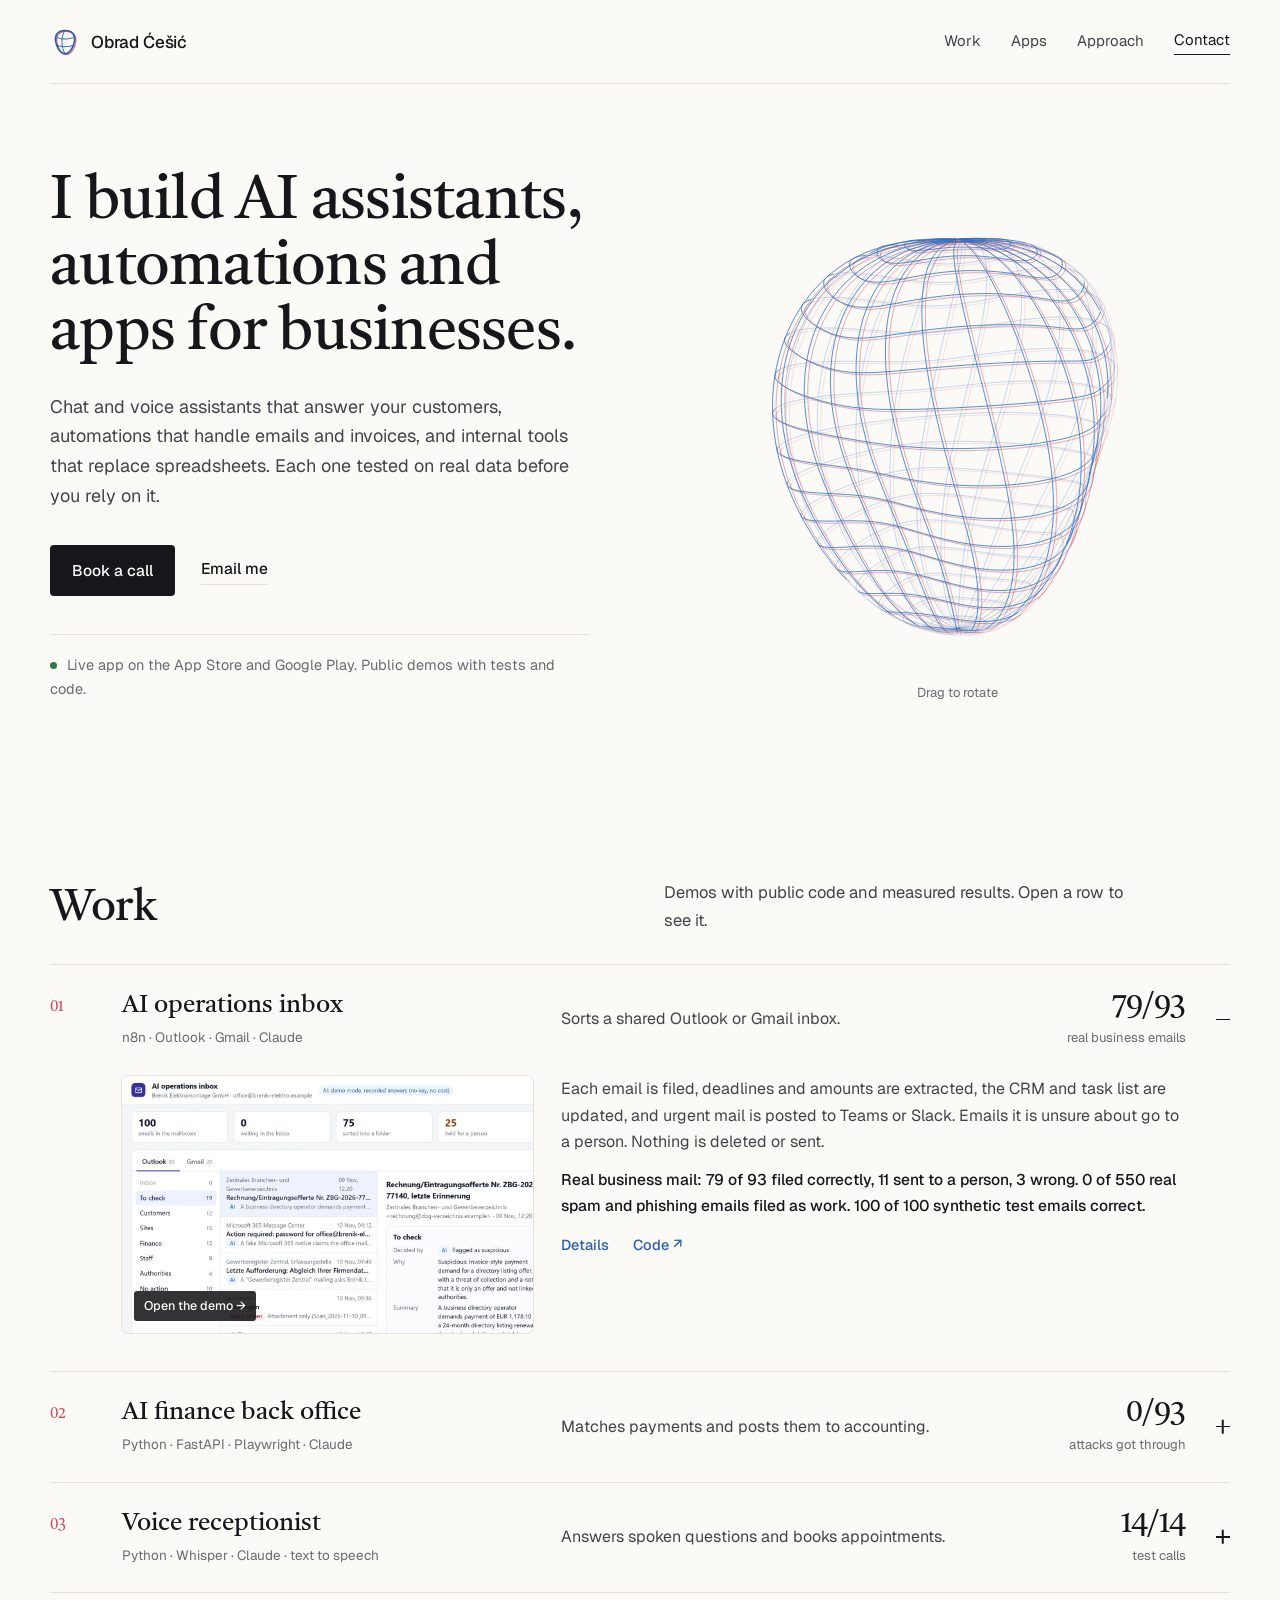
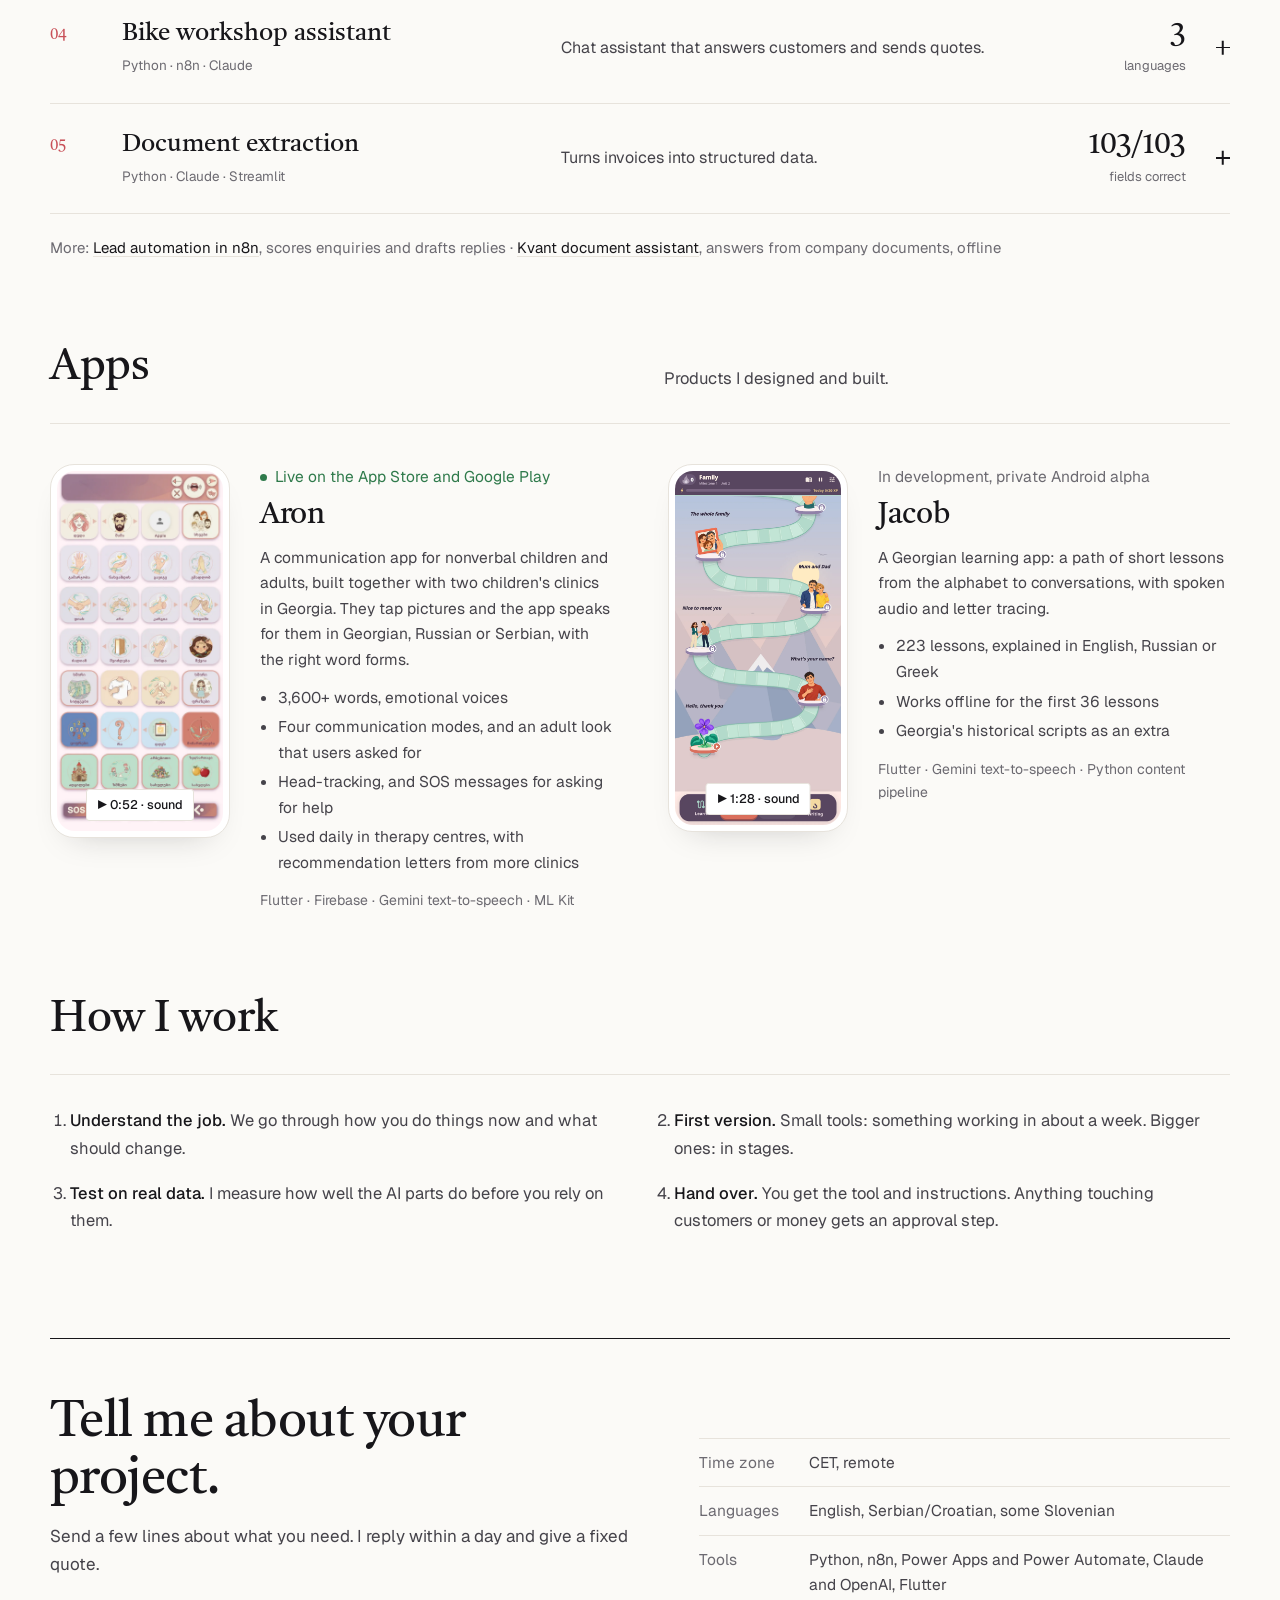
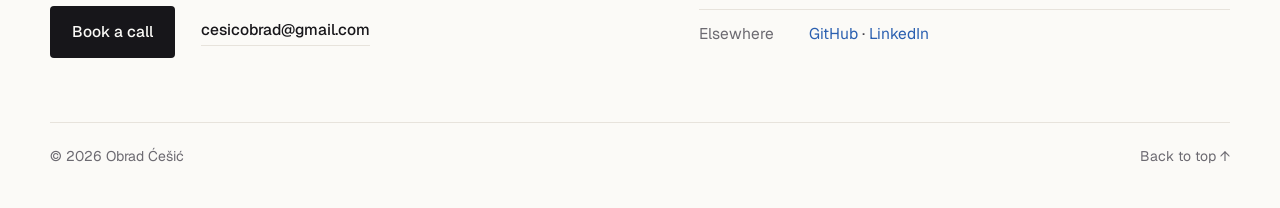
==== commit a4b763ab: "Trim Work to five projects; lead the inbox with its real-mail result Lead automation and Kvant move " ====
--- a/index.html
+++ b/index.html
@@ -83,12 +83,12 @@
         <span class="num" aria-hidden="true">01</span>
         <span class="name"><span class="title">AI operations inbox</span><span class="kind">n8n · Outlook · Gmail · Claude</span></span>
         <span class="line">Sorts a shared Outlook or Gmail inbox.</span>
-        <span class="fig"><b>100/100</b><small>test emails</small></span>
+        <span class="fig"><b>79/93</b><small>real business emails</small></span>
         <span class="plus" aria-hidden="true"></span>
       </summary>
       <div class="row-open">
         <a class="media" href="demos/ai-ops-inbox/" tabindex="-1" aria-hidden="true"><img src="assets/inbox-console.webp" alt="" loading="lazy"><span class="dur">Open the demo →</span></a>
-        <div class="row-body"><p>Each email is filed, deadlines and amounts are extracted, the CRM and task list are updated, and urgent mail is posted to Teams or Slack. Emails it is unsure about go to a person. Nothing is deleted or sent.</p><p class="outcome">100 of 100 test emails filed correctly. Real business mail: 79 of 93 correct, 11 sent to a person, 3 wrong. 0 of 550 real spam and phishing emails filed as work.</p><p class="row-links"><a href="demos/ai-ops-inbox/">Details</a><a href="https://github.com/cesicobrad/ai-ops-inbox" aria-label="Code for AI operations inbox on GitHub">Code ↗</a></p></div>
+        <div class="row-body"><p>Each email is filed, deadlines and amounts are extracted, the CRM and task list are updated, and urgent mail is posted to Teams or Slack. Emails it is unsure about go to a person. Nothing is deleted or sent.</p><p class="outcome">Real business mail: 79 of 93 filed correctly, 11 sent to a person, 3 wrong. 0 of 550 real spam and phishing emails filed as work. 100 of 100 synthetic test emails correct.</p><p class="row-links"><a href="demos/ai-ops-inbox/">Details</a><a href="https://github.com/cesicobrad/ai-ops-inbox" aria-label="Code for AI operations inbox on GitHub">Code ↗</a></p></div>
       </div>
     </details>
     <details class="row" id="demo-backoffice" data-preview="assets/video/back-office.webp">
@@ -122,12 +122,12 @@
         <span class="num" aria-hidden="true">04</span>
         <span class="name"><span class="title">Bike workshop assistant</span><span class="kind">Python · n8n · Claude</span></span>
         <span class="line">Chat assistant that answers customers and sends quotes.</span>
-        <span class="fig"><b>77</b><small>checks pass</small></span>
+        <span class="fig"><b>3</b><small>languages</small></span>
         <span class="plus" aria-hidden="true"></span>
       </summary>
       <div class="row-open">
         <button class="media" type="button" data-video="assets/video/srauf.mp4" aria-label="Play video: Bike workshop assistant, 1 minute 40 seconds"><img src="assets/video/srauf.webp" alt="" loading="lazy"><span class="dur" aria-hidden="true">▶ 1:40</span></button>
-        <div class="row-body"><p>Answers prices and opening hours in three languages, passes repairs to staff with the customer&#x27;s photos, and sends quotes the customer can accept.</p><p class="outcome">77 automated checks and 45 steps through n8n pass.</p><p class="row-links"><a href="demos/ai-chat-assistant/">Details</a><button type="button" data-video="assets/video/srauf.mp4" aria-label="Watch the video: Bike workshop assistant, 1 minute 40 seconds">Watch · 1:40</button><a href="https://github.com/cesicobrad/srauf-workshop" aria-label="Code for Bike workshop assistant on GitHub">Code ↗</a></p></div>
+        <div class="row-body"><p>Answers prices and opening hours in English, Slovenian or Croatian/Serbian, only from facts the owner approved. Anything custom goes to staff with the whole conversation and the customer&#x27;s photos, and staff send a quote the customer can accept.</p><p class="outcome">Customers get an answer or a person, never a guess. Tested with 77 automated checks and 45 steps through n8n.</p><p class="row-links"><a href="demos/ai-chat-assistant/">Details</a><button type="button" data-video="assets/video/srauf.mp4" aria-label="Watch the video: Bike workshop assistant, 1 minute 40 seconds">Watch · 1:40</button><a href="https://github.com/cesicobrad/srauf-workshop" aria-label="Code for Bike workshop assistant on GitHub">Code ↗</a></p></div>
       </div>
     </details>
     <details class="row" id="demo-docs" data-preview="assets/video/doc-extraction.webp">
@@ -143,46 +143,8 @@
         <div class="row-body"><p>Reads invoices from email, PDF or photo. Totals are checked in code and a person approves each record.</p><p class="outcome">103 of 103 fields correct. About $0.001 per document.</p><p class="row-links"><a href="demos/invoice-data-extraction/">Details</a><button type="button" data-video="assets/video/doc-extraction.mp4" aria-label="Watch the video: Document extraction, 1 minute 9 seconds">Watch · 1:09</button><a href="https://github.com/cesicobrad/doc-extraction" aria-label="Code for Document extraction on GitHub">Code ↗</a></p></div>
       </div>
     </details>
-    <details class="row" id="demo-n8n" data-preview="assets/video/n8n-leads.webp">
-      <summary>
-        <span class="num" aria-hidden="true">06</span>
-        <span class="name"><span class="title">Lead automation in n8n</span><span class="kind">n8n · Claude</span></span>
-        <span class="line">Scores enquiries and drafts replies for approval.</span>
-        <span class="fig"><b>18/18</b><small>test leads</small></span>
-        <span class="plus" aria-hidden="true"></span>
-      </summary>
-      <div class="row-open">
-        <button class="media" type="button" data-video="assets/video/n8n-leads.mp4" aria-label="Play video: Lead automation in n8n, 1 minute 27 seconds"><img src="assets/video/n8n-leads.webp" alt="" loading="lazy"><span class="dur" aria-hidden="true">▶ 1:27</span></button>
-        <div class="row-body"><p>Reads each enquiry and the sender&#x27;s website, scores the lead and drafts a reply. Nothing is sent until a person approves it.</p><p class="outcome">18 of 18 test leads scored as labelled. About $0.001 per lead.</p><p class="row-links"><a href="demos/n8n-lead-automation/">Details</a><button type="button" data-video="assets/video/n8n-leads.mp4" aria-label="Watch the video: Lead automation in n8n, 1 minute 27 seconds">Watch · 1:27</button><a href="https://github.com/cesicobrad/n8n-automations" aria-label="Code for Lead automation in n8n on GitHub">Code ↗</a></p></div>
-      </div>
-    </details>
-    <details class="row no-media" id="kvant">
-      <summary>
-        <span class="num" aria-hidden="true">07</span>
-        <span class="name"><span class="title">Kvant document assistant</span><span class="kind">Qdrant · Ollama · hybrid search</span></span>
-        <span class="line">Answers questions about a company&#x27;s documents.</span>
-        <span class="fig"><b>15/15</b><small>test questions</small></span>
-        <span class="plus" aria-hidden="true"></span>
-      </summary>
-      <div class="row-open">
-        
-        <div class="row-body"><p>Answers in Slovenian or English with links to the sources. Runs on the company&#x27;s own computer, so documents never leave it.</p><p class="outcome">15 of 15 test questions and 11 of 11 new ones answered correctly.</p><p class="row-links"><a href="https://github.com/cesicobrad/kvant-assistant" aria-label="Code for Kvant document assistant on GitHub">Code ↗</a></p></div>
-      </div>
-    </details>
-    <details class="row no-media" id="microsoft">
-      <summary>
-        <span class="num" aria-hidden="true">08</span>
-        <span class="name"><span class="title">Microsoft 365 and Power Platform</span><span class="kind">Power Apps · Power Automate · SharePoint · Azure OpenAI</span></span>
-        <span class="line">Apps and flows for teams on Microsoft 365.</span>
-        <span class="fig"><small>Client work</small></span>
-        <span class="plus" aria-hidden="true"></span>
-      </summary>
-      <div class="row-open">
-        
-        <div class="row-body"><p>Power Apps that replace spreadsheets and paper forms, Power Automate flows for email intake and approvals, and Azure OpenAI connected to Outlook, Teams and OneDrive.</p></div>
-      </div>
-    </details>
-  </div>
+  </div>
+  <p class="more-work">More: <a id="demo-n8n" href="demos/n8n-lead-automation/">Lead automation in n8n</a>, scores enquiries and drafts replies · <a id="kvant" href="https://github.com/cesicobrad/kvant-assistant">Kvant document assistant</a>, answers from company documents, offline</p>
 </section>
 
 <section class="section wrap" id="apps">
@@ -236,7 +198,7 @@
   <dl>
     <dt>Time zone</dt><dd>CET, remote</dd>
     <dt>Languages</dt><dd>English, Serbian/Croatian, some Slovenian</dd>
-    <dt>Tools</dt><dd>Python, Flutter, Power Platform, Claude and OpenAI, n8n</dd>
+    <dt id="microsoft">Tools</dt><dd>Python, n8n, Power Apps and Power Automate, Claude and OpenAI, Flutter</dd>
     <dt>Elsewhere</dt><dd><a href="https://github.com/cesicobrad">GitHub</a> · <a href="https://www.linkedin.com/in/obrad-%C4%87e%C5%A1i%C4%87-98bb412b5/">LinkedIn</a></dd>
   </dl>
 </section>
--- a/styles.css
+++ b/styles.css
@@ -89,6 +89,9 @@
 .row-links{display:flex;flex-wrap:wrap;gap:6px 24px;margin-top:14px;font-size:14.5px!important;font-weight:500}
 .row-links a,.row-links button{color:var(--blue);text-decoration:none;background:none;border:0;padding:0;cursor:pointer;font-weight:500}
 .row-links a:hover,.row-links button:hover{text-decoration:underline;text-underline-offset:3px}
+.more-work{margin-top:22px;font-size:15px;color:var(--soft)}
+.more-work a{color:var(--ink);text-decoration:underline;text-underline-offset:3px;text-decoration-thickness:1px;text-decoration-color:var(--line)}
+.more-work a:hover{text-decoration-color:var(--ink)}
 /* Hover preview that follows the cursor over closed rows (desktop only, set up in app.js) */
 .peek{position:fixed;left:0;top:0;width:300px;aspect-ratio:16/10;border-radius:6px;overflow:hidden;box-shadow:0 24px 48px -20px #17161a55;outline:1px solid var(--line);background:#efece6;pointer-events:none;opacity:0;transform:translate(-50%,-50%) scale(.96);transition:opacity .18s ease,transform .18s ease;z-index:5}
 .peek.on{opacity:1;transform:translate(-50%,-50%) scale(1)}
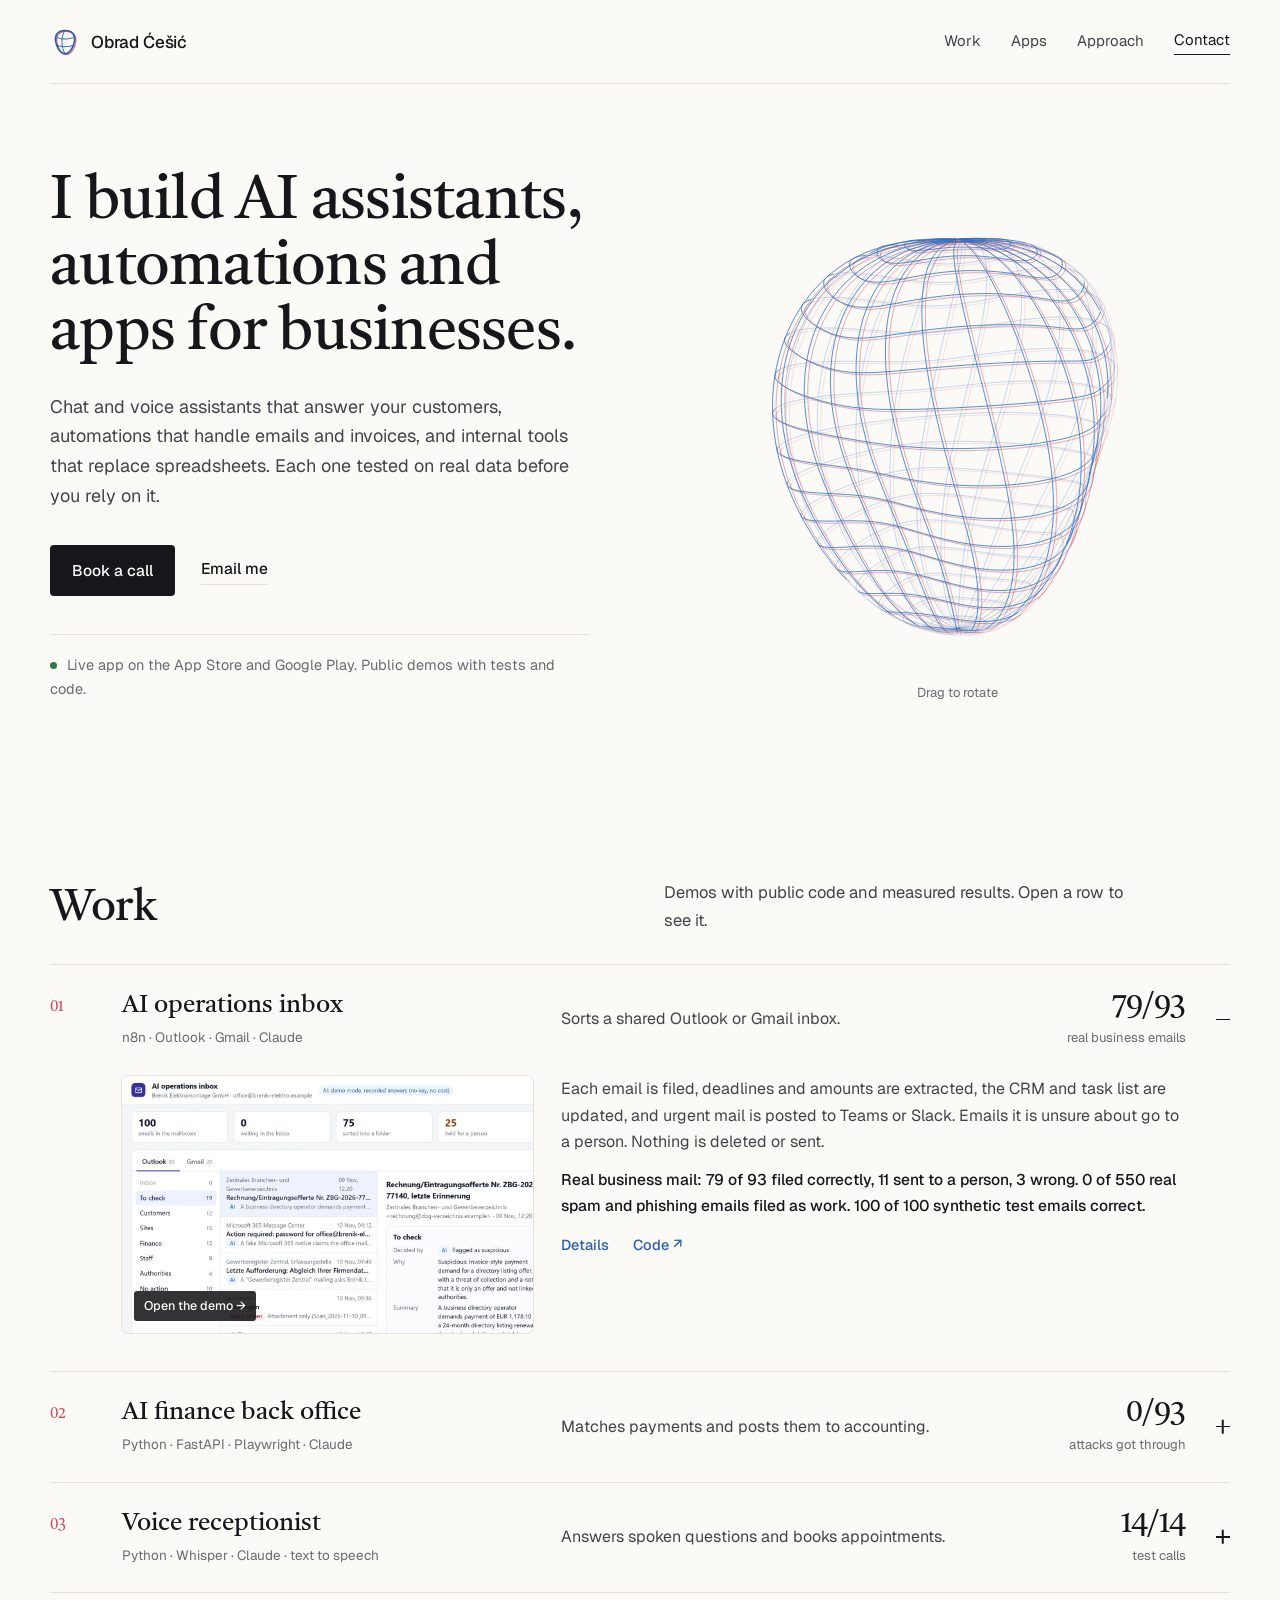
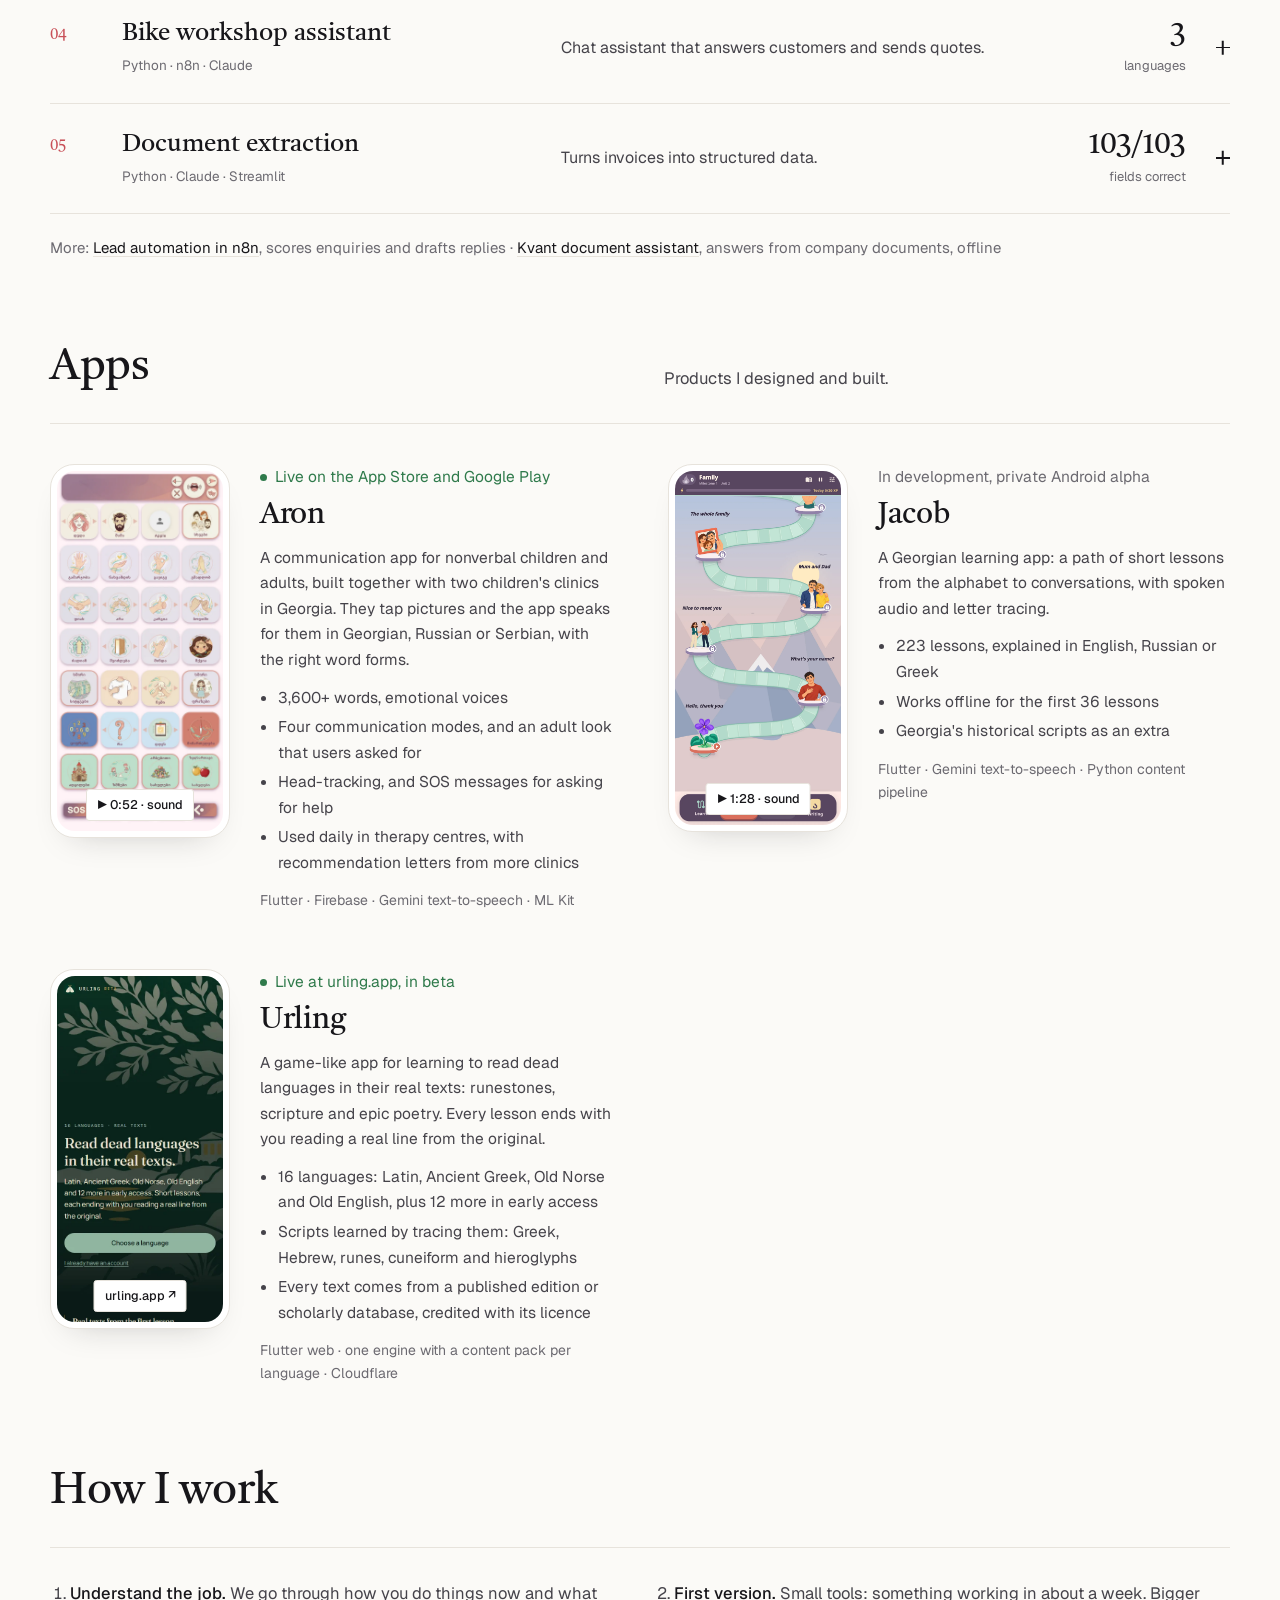
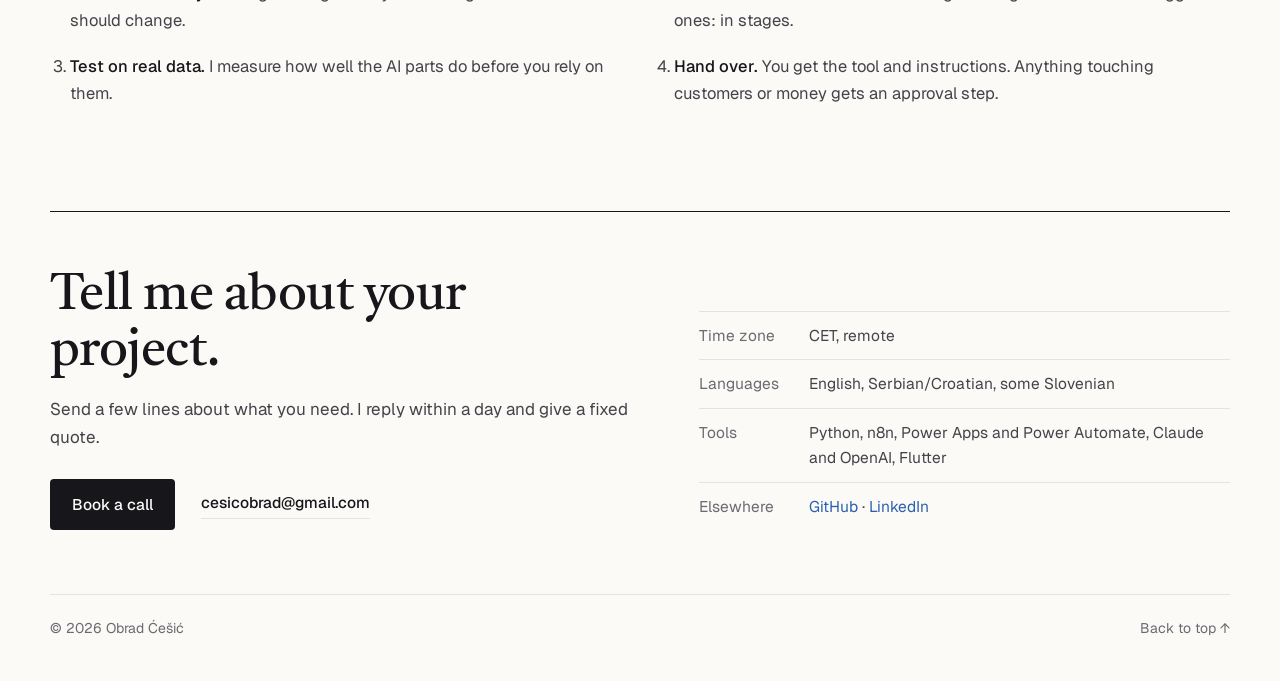
==== commit 58ca388c: "Add Urling to Apps: live at urling.app, 16 languages Co-Authored-By: Claude Opus 5.5 <noreply@anthro" ====
--- a/index.html
+++ b/index.html
@@ -41,7 +41,7 @@
 <link rel="preconnect" href="https://fonts.googleapis.com">
 <link rel="preconnect" href="https://fonts.gstatic.com" crossorigin>
 <link href="https://fonts.googleapis.com/css2?family=Geist:wght@400;500;600&family=Castoro:ital@0;1&display=swap" rel="stylesheet">
-<link rel="stylesheet" href="styles.css?v=index-1">
+<link rel="stylesheet" href="styles.css?v=index-2">
 <script data-goatcounter="https://obradcesic.goatcounter.com/count" async src="//gc.zgo.at/count.js"></script>
 </head>
 <body>
@@ -173,6 +173,16 @@
         <p class="stack">Flutter · Gemini text-to-speech · Python content pipeline</p>
       </div>
     </article>
+    <article class="app" id="urling">
+      <a class="shot" href="https://urling.app" target="_blank" rel="noopener" aria-label="Open Urling at urling.app"><img src="assets/urling-home.webp" alt="Urling's start page: read dead languages in their real texts" loading="lazy"><span class="dur" aria-hidden="true">urling.app ↗</span></a>
+      <div>
+        <p class="status live">Live at urling.app, in beta</p>
+        <h3>Urling</h3>
+        <p>A game-like app for learning to read dead languages in their real texts: runestones, scripture and epic poetry. Every lesson ends with you reading a real line from the original.</p>
+        <ul><li>16 languages: Latin, Ancient Greek, Old Norse and Old English, plus 12 more in early access</li><li>Scripts learned by tracing them: Greek, Hebrew, runes, cuneiform and hieroglyphs</li><li>Every text comes from a published edition or scholarly database, credited with its licence</li></ul>
+        <p class="stack">Flutter web · one engine with a content pack per language · Cloudflare</p>
+      </div>
+    </article>
   </div>
 </section>
 
--- a/styles.css
+++ b/styles.css
@@ -106,7 +106,7 @@
 /* Apps */
 .apps{display:grid;grid-template-columns:1fr 1fr;gap:56px;margin-top:40px}
 .app{display:grid;grid-template-columns:180px 1fr;gap:30px;align-items:start}
-.shot{position:relative;border:1px solid var(--line);padding:6px;cursor:pointer;border-radius:24px;background:var(--raised);box-shadow:0 16px 34px -22px #17161a40;transition:transform .25s ease,box-shadow .25s ease}
+.shot{display:block;position:relative;border:1px solid var(--line);padding:6px;cursor:pointer;border-radius:24px;background:var(--raised);box-shadow:0 16px 34px -22px #17161a40;transition:transform .25s ease,box-shadow .25s ease}
 .shot:hover{transform:translateY(-3px);box-shadow:0 22px 40px -22px #17161a55}
 .shot img{width:100%;border-radius:18px}
 .shot .dur{left:50%;bottom:16px;transform:translateX(-50%);white-space:nowrap;background:var(--raised);color:var(--ink);border:1px solid var(--line)}
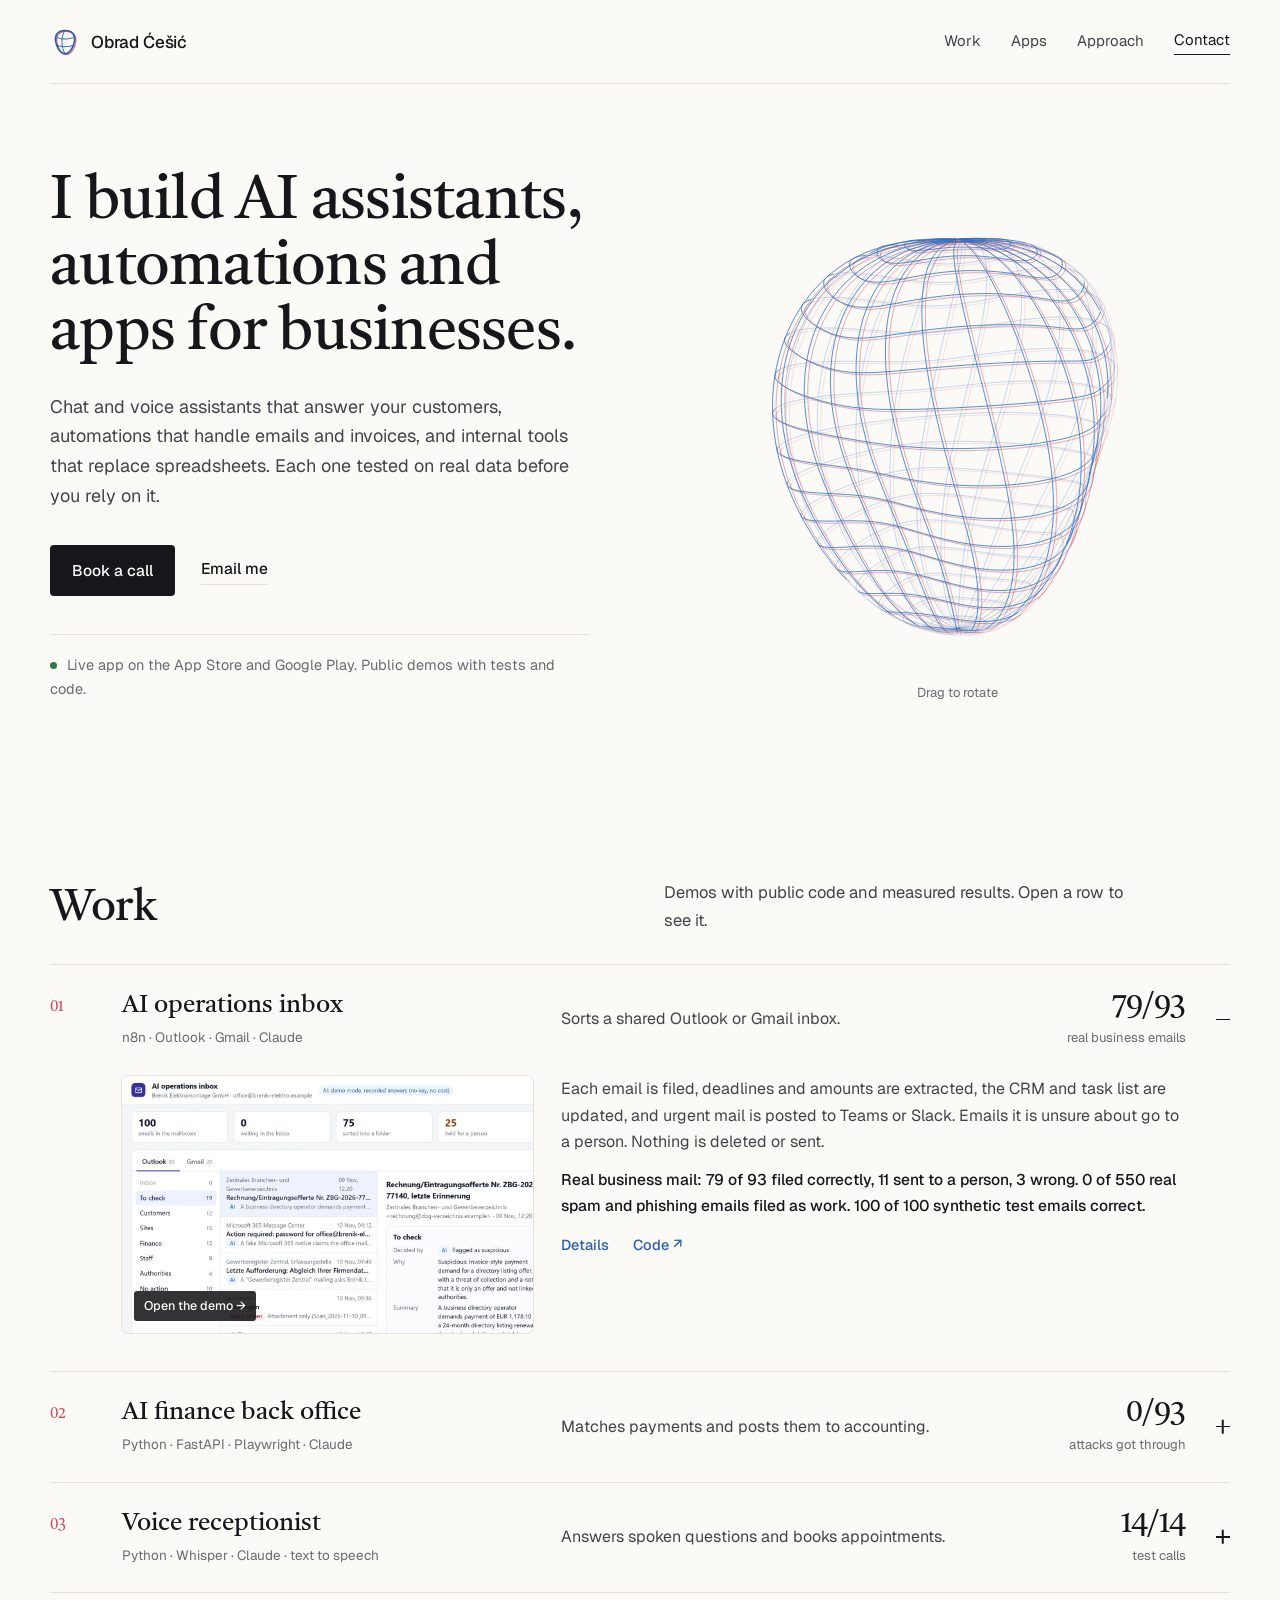
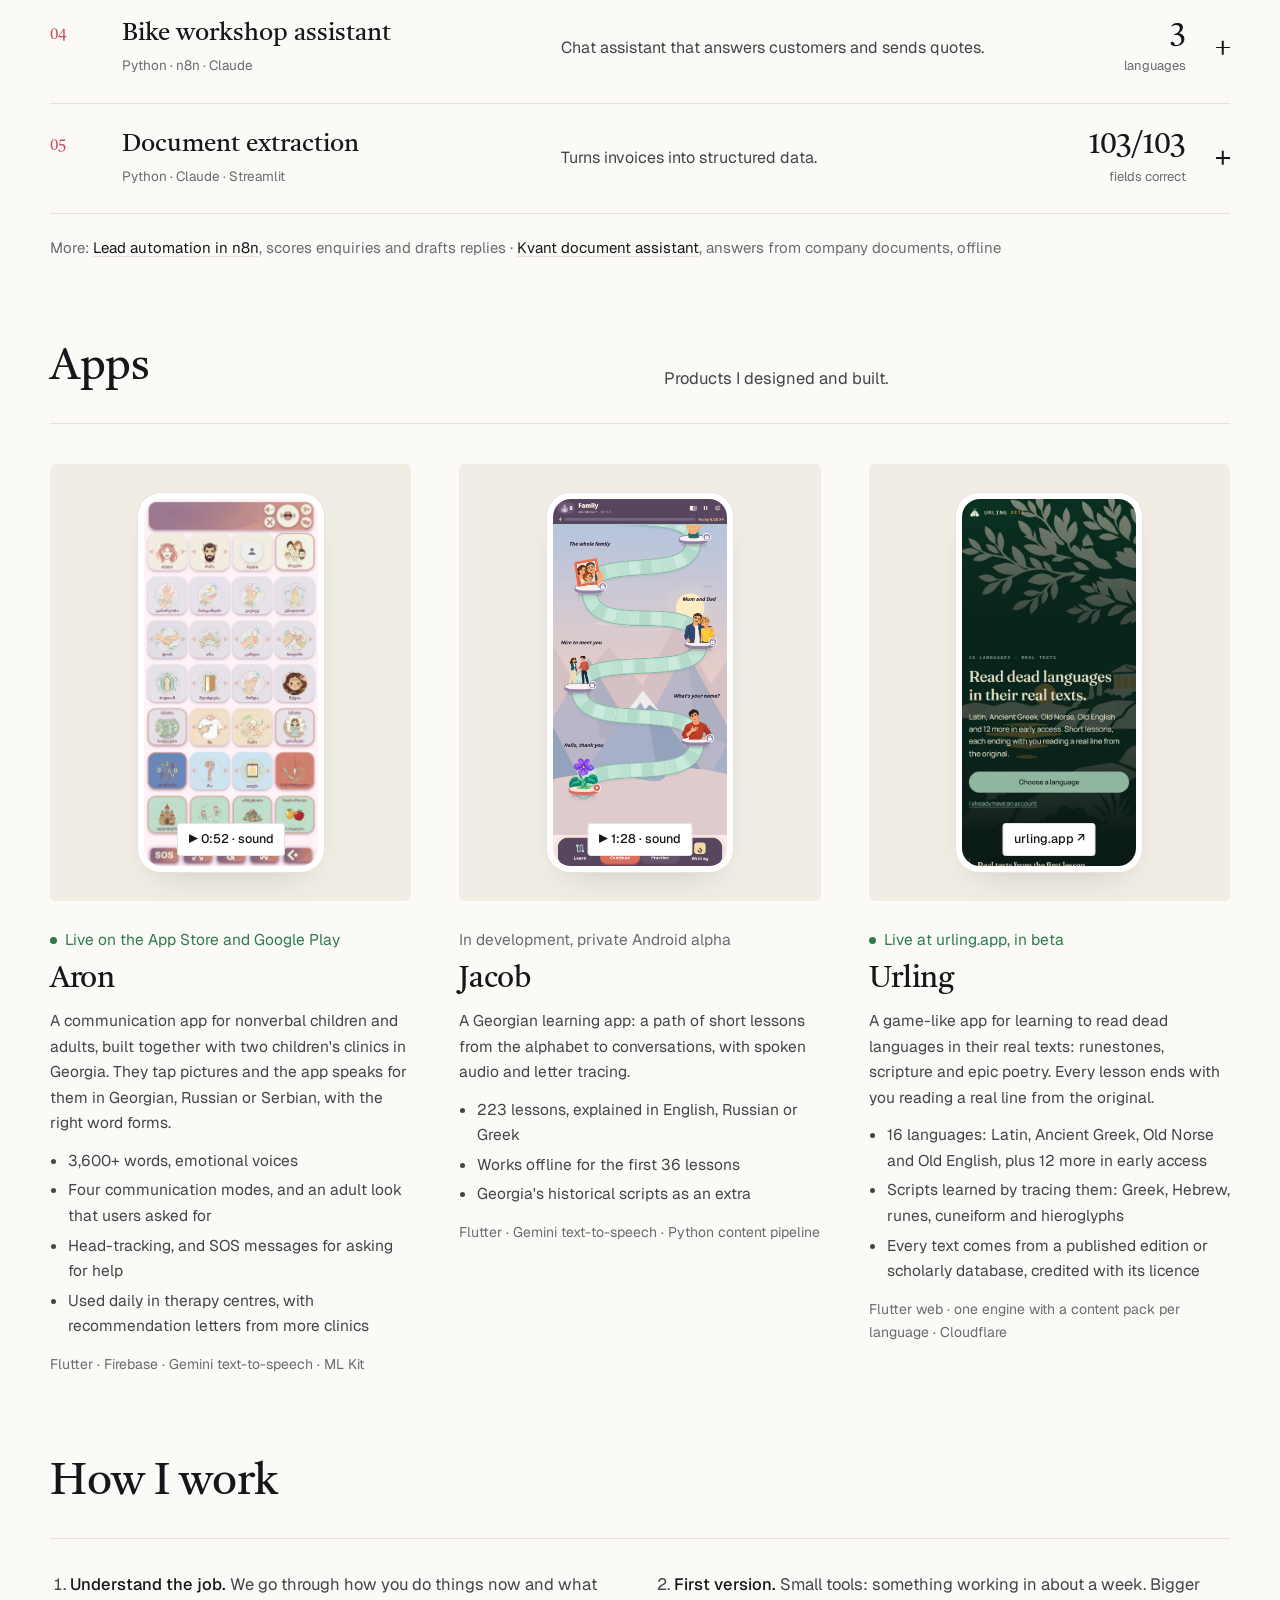
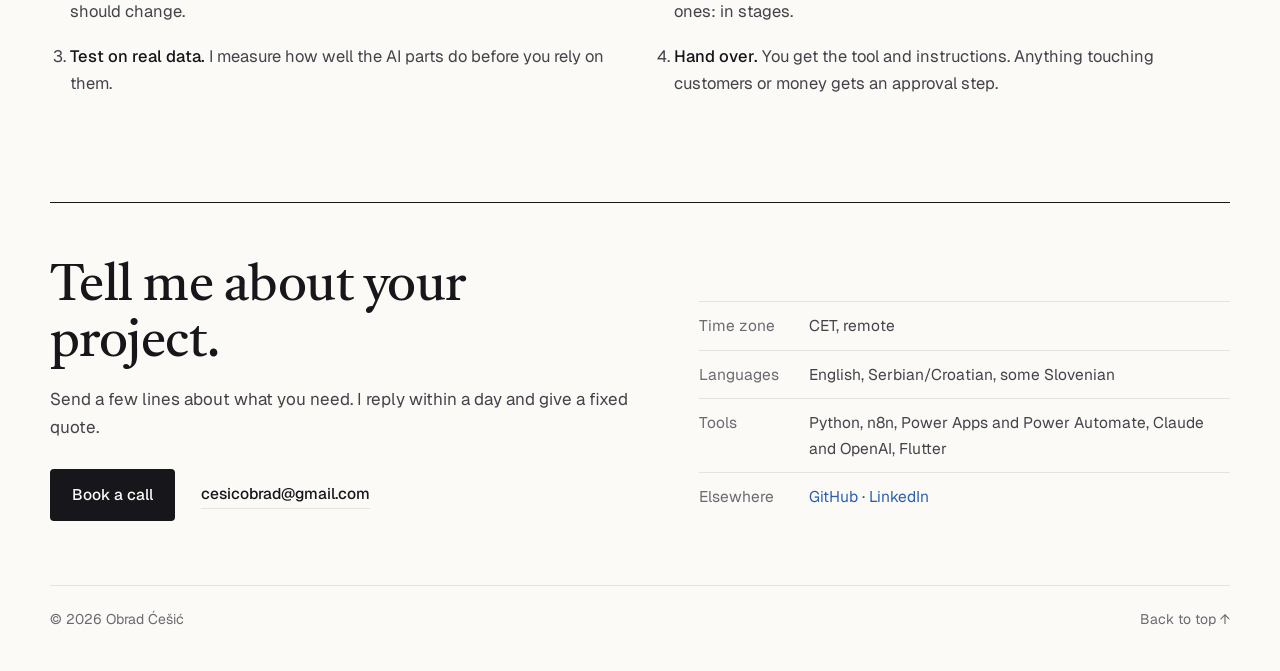
==== commit 45e07198: "Apps: three cards side by side, phones on matching panels Co-Authored-By: Claude Opus 5.5 <noreply@a" ====
--- a/index.html
+++ b/index.html
@@ -41,7 +41,7 @@
 <link rel="preconnect" href="https://fonts.googleapis.com">
 <link rel="preconnect" href="https://fonts.gstatic.com" crossorigin>
 <link href="https://fonts.googleapis.com/css2?family=Geist:wght@400;500;600&family=Castoro:ital@0;1&display=swap" rel="stylesheet">
-<link rel="stylesheet" href="styles.css?v=index-2">
+<link rel="stylesheet" href="styles.css?v=index-3">
 <script data-goatcounter="https://obradcesic.goatcounter.com/count" async src="//gc.zgo.at/count.js"></script>
 </head>
 <body>
--- a/styles.css
+++ b/styles.css
@@ -104,11 +104,13 @@
 .code:hover{text-decoration:underline}
 
 /* Apps */
-.apps{display:grid;grid-template-columns:1fr 1fr;gap:56px;margin-top:40px}
-.app{display:grid;grid-template-columns:180px 1fr;gap:30px;align-items:start}
+.apps{display:grid;grid-template-columns:repeat(3,minmax(0,1fr));gap:48px;margin-top:40px}
+.app{position:relative;z-index:0;display:grid;grid-template-columns:1fr;gap:26px;align-content:start;align-items:start}
+.app:before{content:"";position:absolute;inset:0 0 auto;height:437px;background:#f1ede5;border-radius:6px;z-index:-1}
+.app>.shot{width:188px;margin:28px auto}
 .shot{display:block;position:relative;border:1px solid var(--line);padding:6px;cursor:pointer;border-radius:24px;background:var(--raised);box-shadow:0 16px 34px -22px #17161a40;transition:transform .25s ease,box-shadow .25s ease}
 .shot:hover{transform:translateY(-3px);box-shadow:0 22px 40px -22px #17161a55}
-.shot img{width:100%;border-radius:18px}
+.shot img{width:100%;aspect-ratio:9/19;object-fit:cover;object-position:top;border-radius:18px}
 .shot .dur{left:50%;bottom:16px;transform:translateX(-50%);white-space:nowrap;background:var(--raised);color:var(--ink);border:1px solid var(--line)}
 .status{font-size:13.5px;color:var(--soft);margin-bottom:8px}
 .status.live{color:var(--live)}
@@ -149,6 +151,9 @@
   .row-open{grid-template-columns:40px minmax(0,1fr) minmax(0,1fr);gap:20px;padding:2px 0 34px}
   .row-body{grid-column:3}
   .apps{grid-template-columns:1fr;gap:48px}
+  .app{grid-template-columns:180px 1fr;gap:30px}
+  .app:before{display:none}
+  .app>.shot{width:auto;margin:0}
   .head,.approach .prose,.contact{grid-template-columns:1fr;gap:16px}
   .contact{gap:36px}
 }
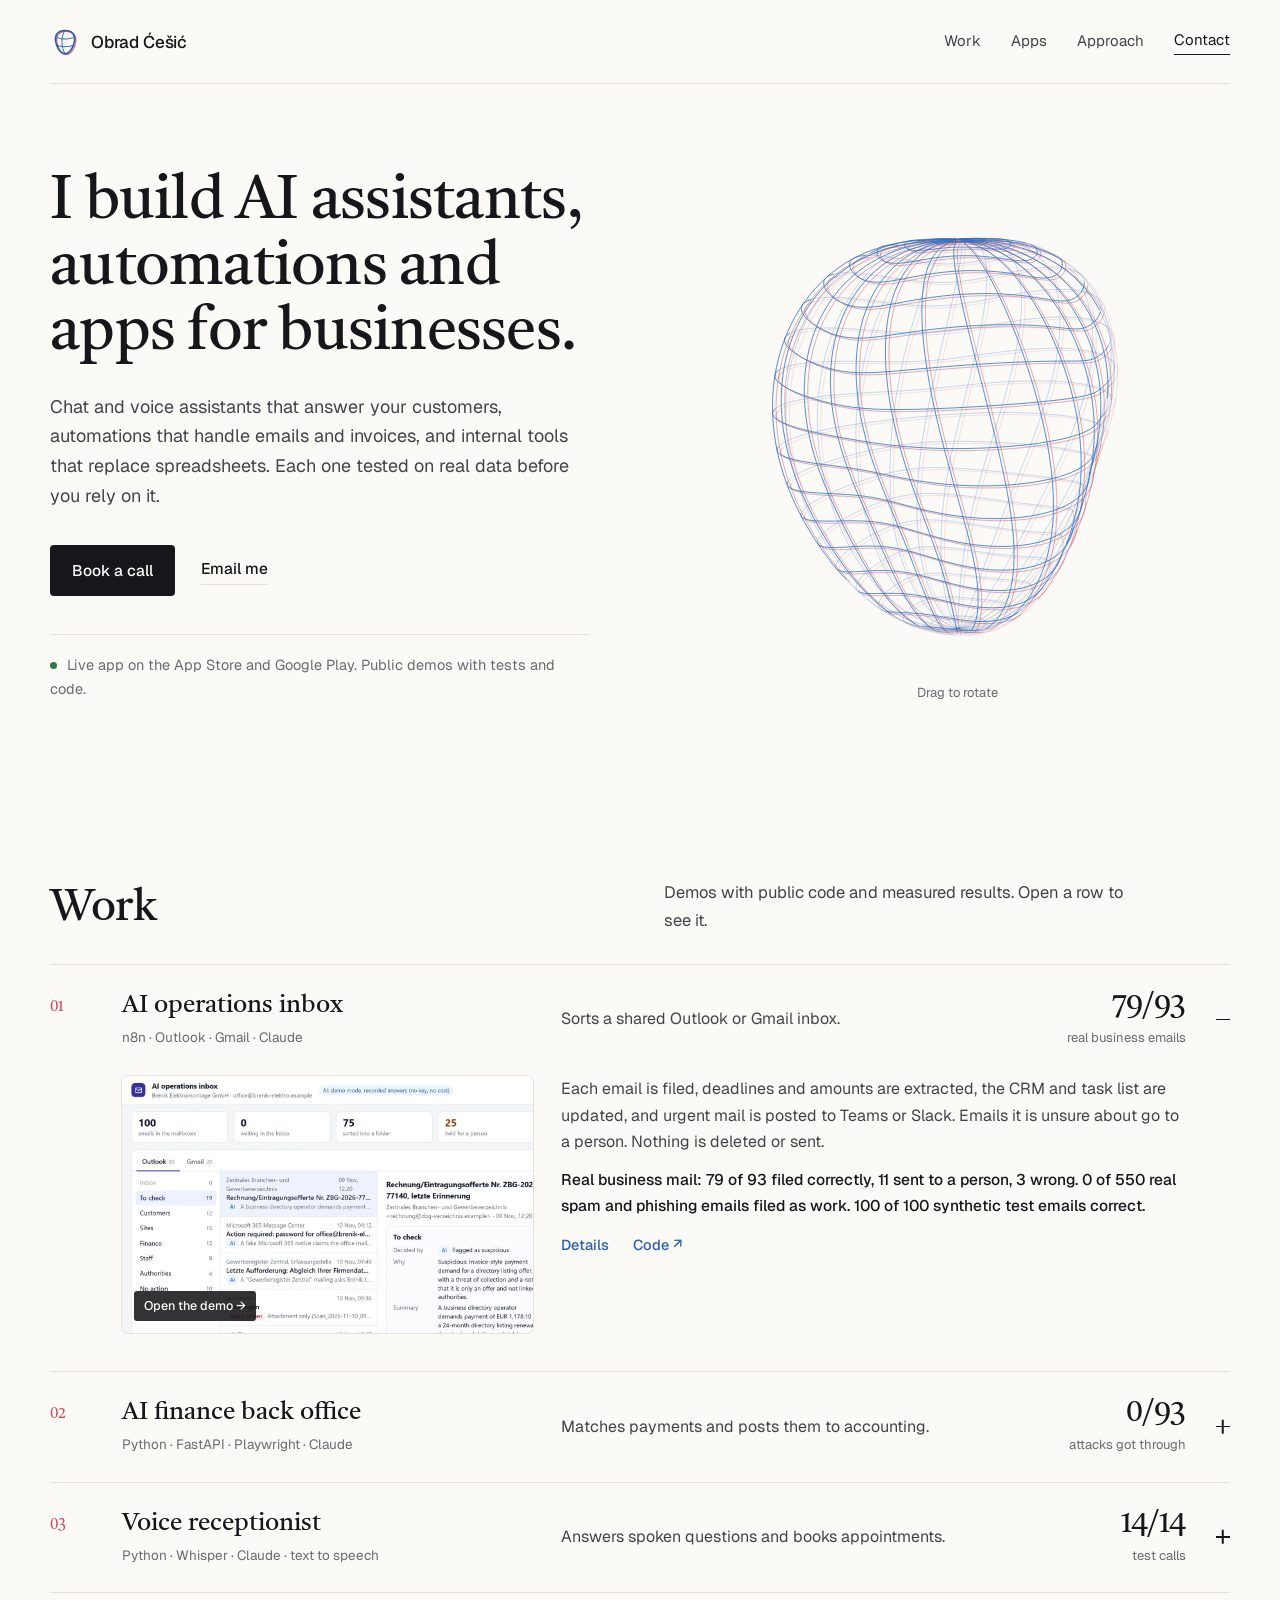
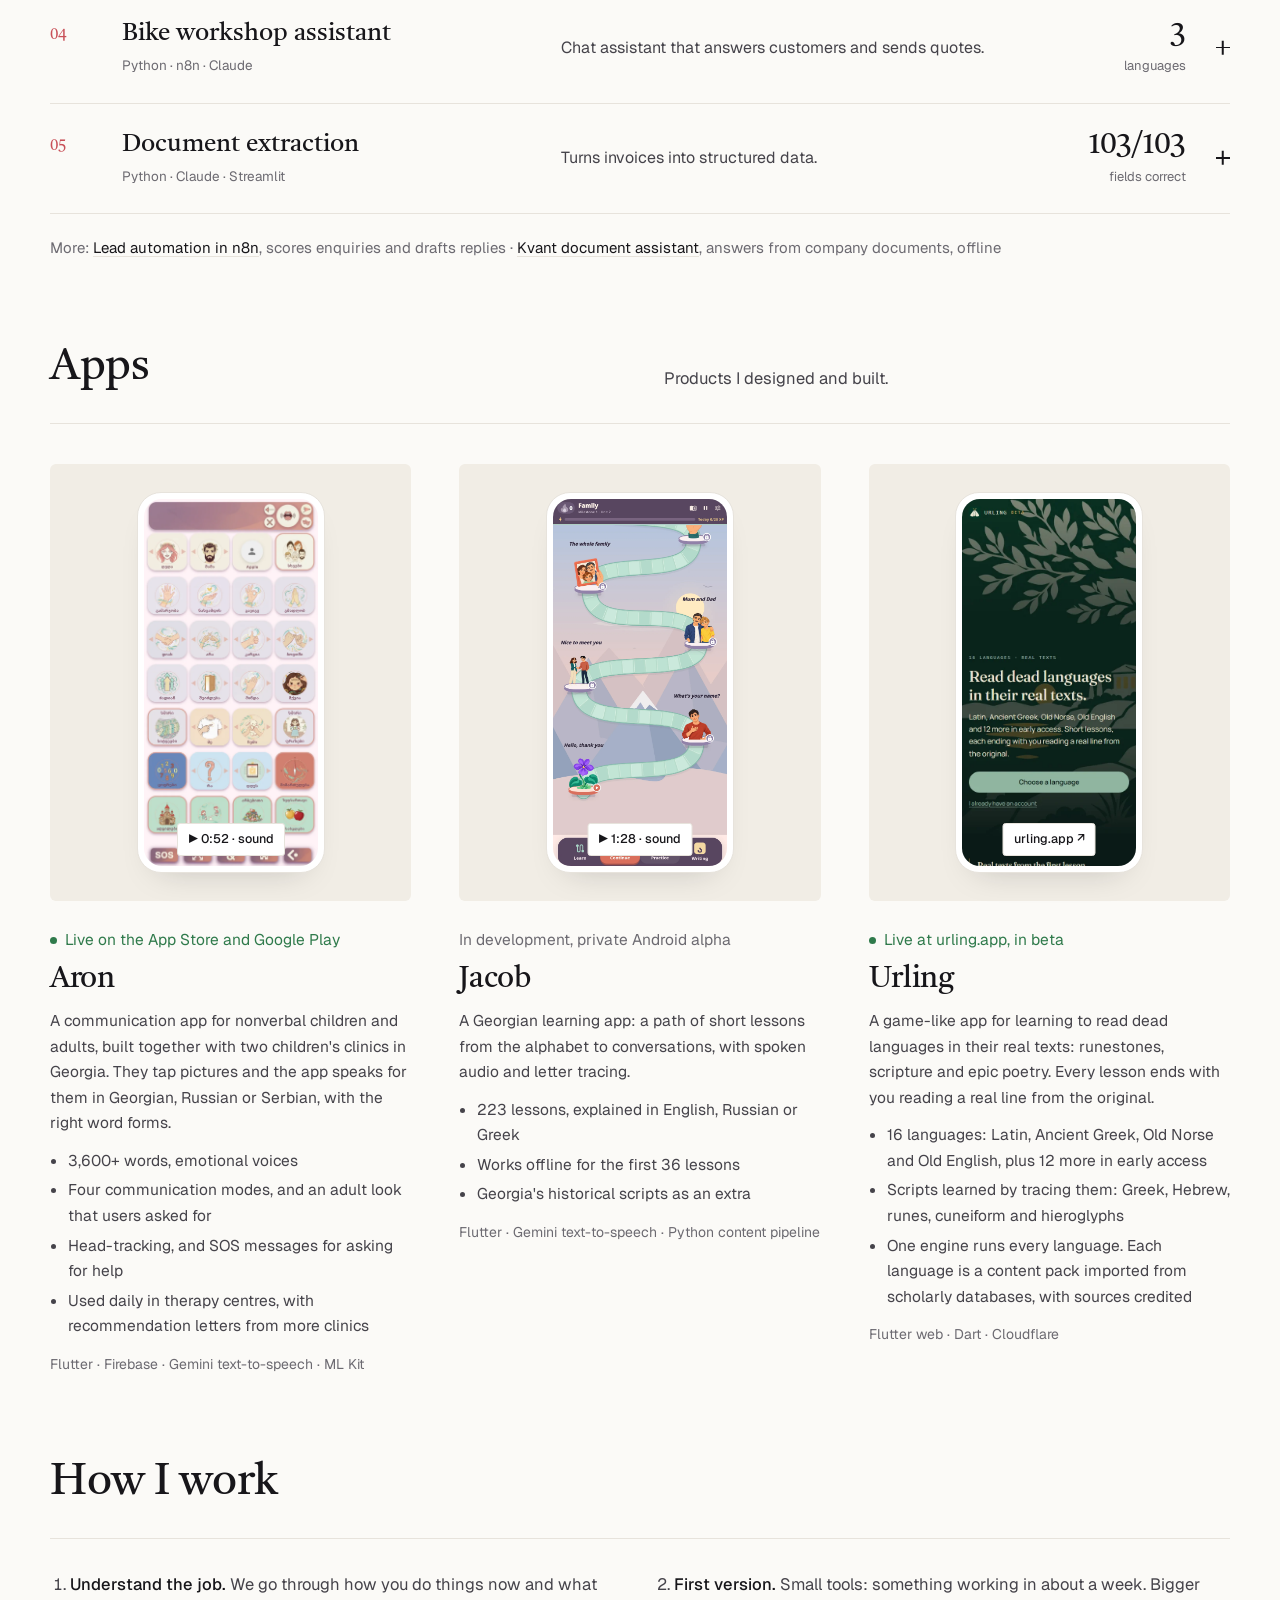
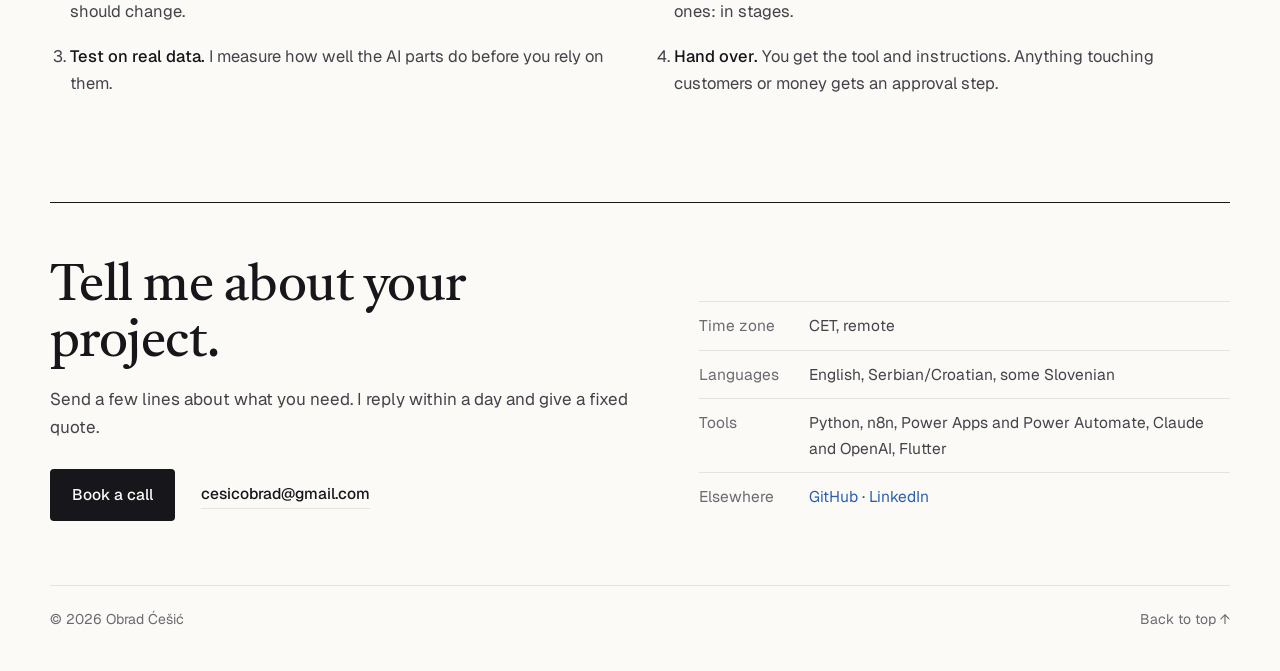
==== commit 323b28ce: "Urling: say one engine runs every language, packs from scholarly databases Co-Authored-By: Claude Op" ====
--- a/index.html
+++ b/index.html
@@ -179,8 +179,8 @@
         <p class="status live">Live at urling.app, in beta</p>
         <h3>Urling</h3>
         <p>A game-like app for learning to read dead languages in their real texts: runestones, scripture and epic poetry. Every lesson ends with you reading a real line from the original.</p>
-        <ul><li>16 languages: Latin, Ancient Greek, Old Norse and Old English, plus 12 more in early access</li><li>Scripts learned by tracing them: Greek, Hebrew, runes, cuneiform and hieroglyphs</li><li>Every text comes from a published edition or scholarly database, credited with its licence</li></ul>
-        <p class="stack">Flutter web · one engine with a content pack per language · Cloudflare</p>
+        <ul><li>16 languages: Latin, Ancient Greek, Old Norse and Old English, plus 12 more in early access</li><li>Scripts learned by tracing them: Greek, Hebrew, runes, cuneiform and hieroglyphs</li><li>One engine runs every language. Each language is a content pack imported from scholarly databases, with sources credited</li></ul>
+        <p class="stack">Flutter web · Dart · Cloudflare</p>
       </div>
     </article>
   </div>
